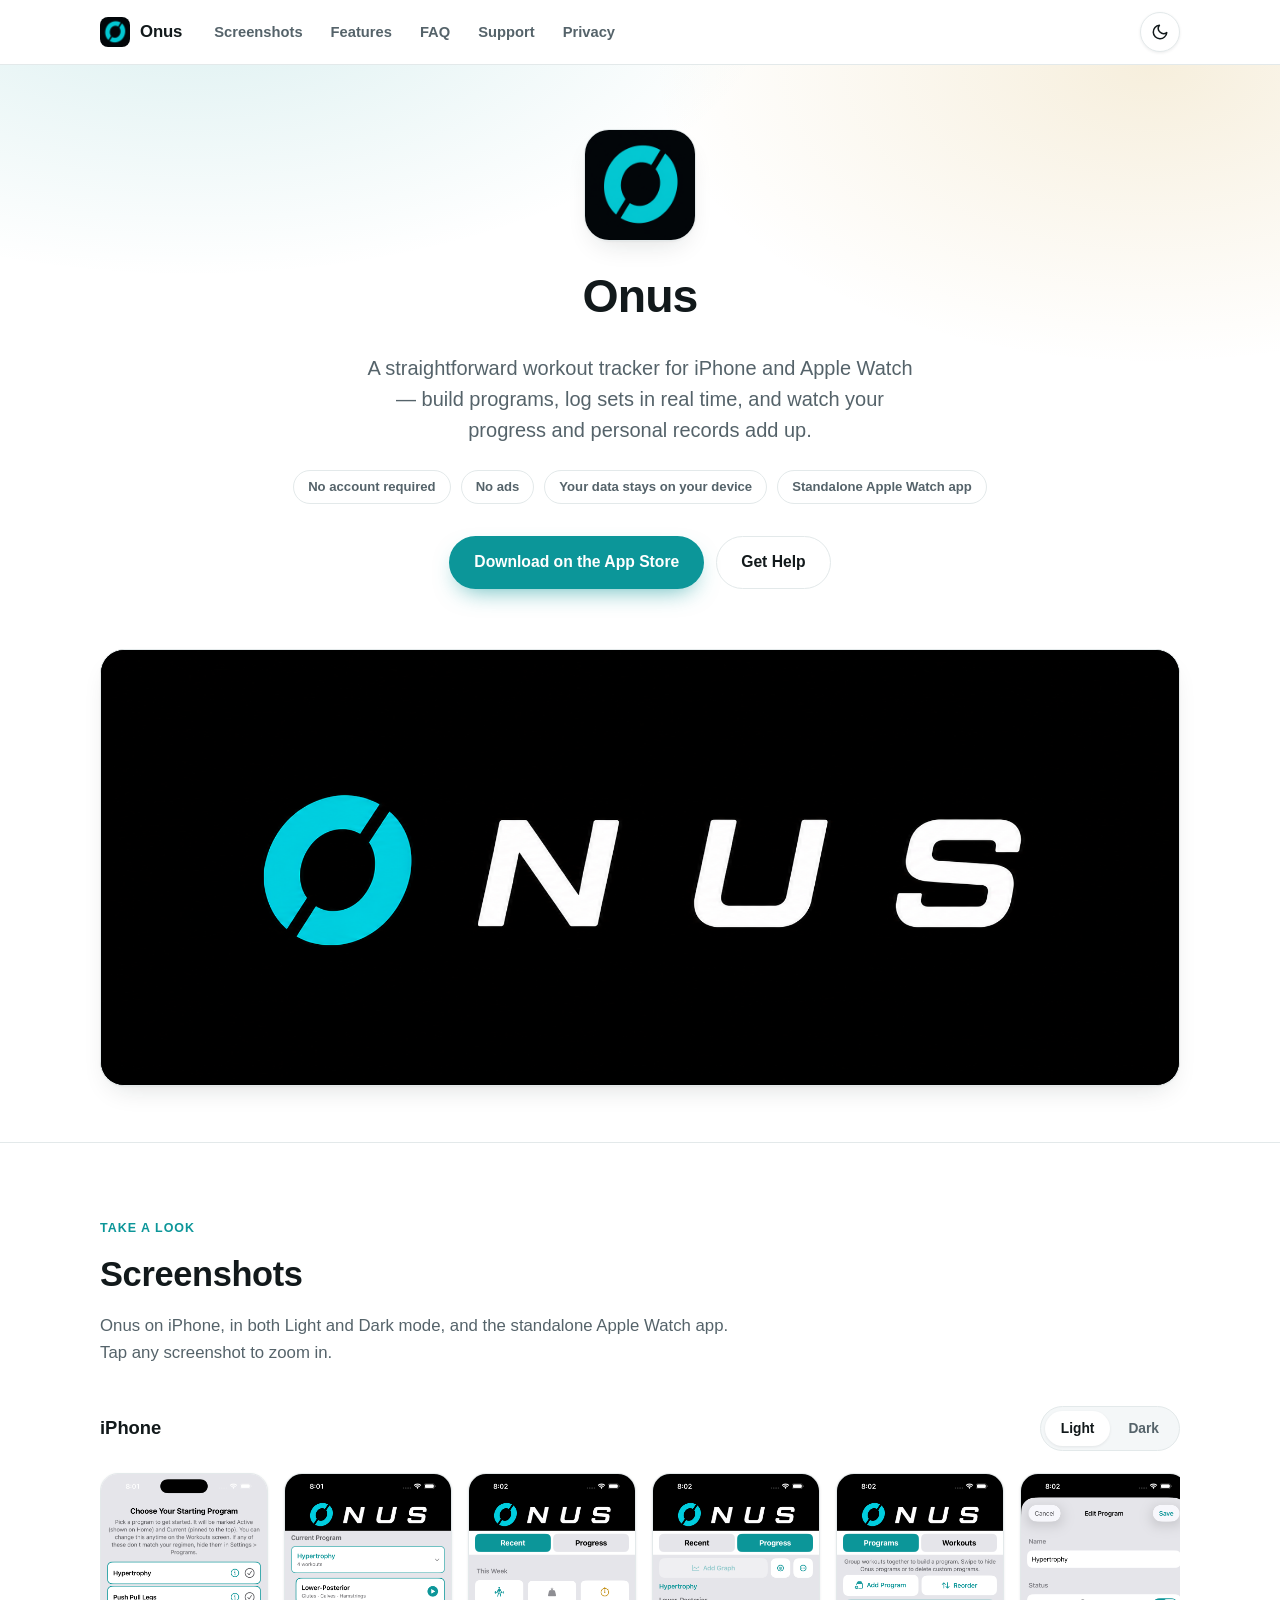
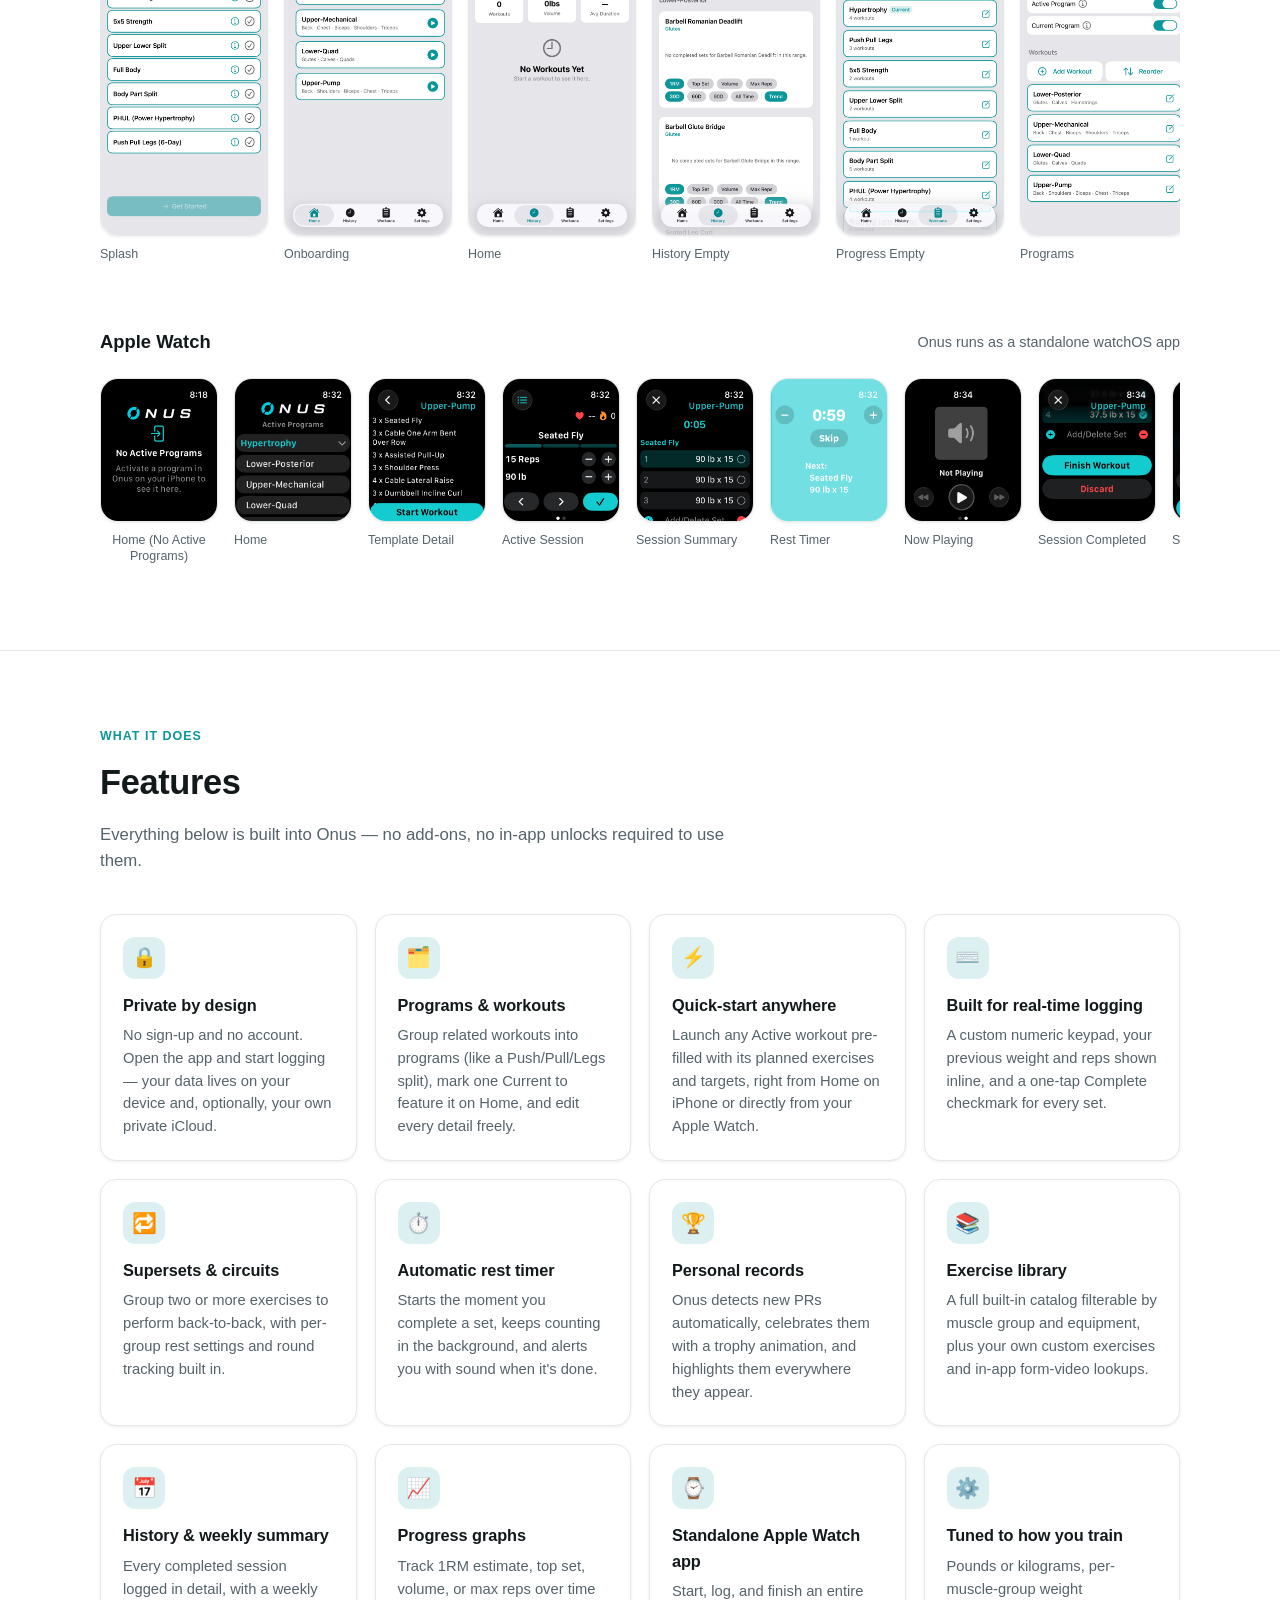
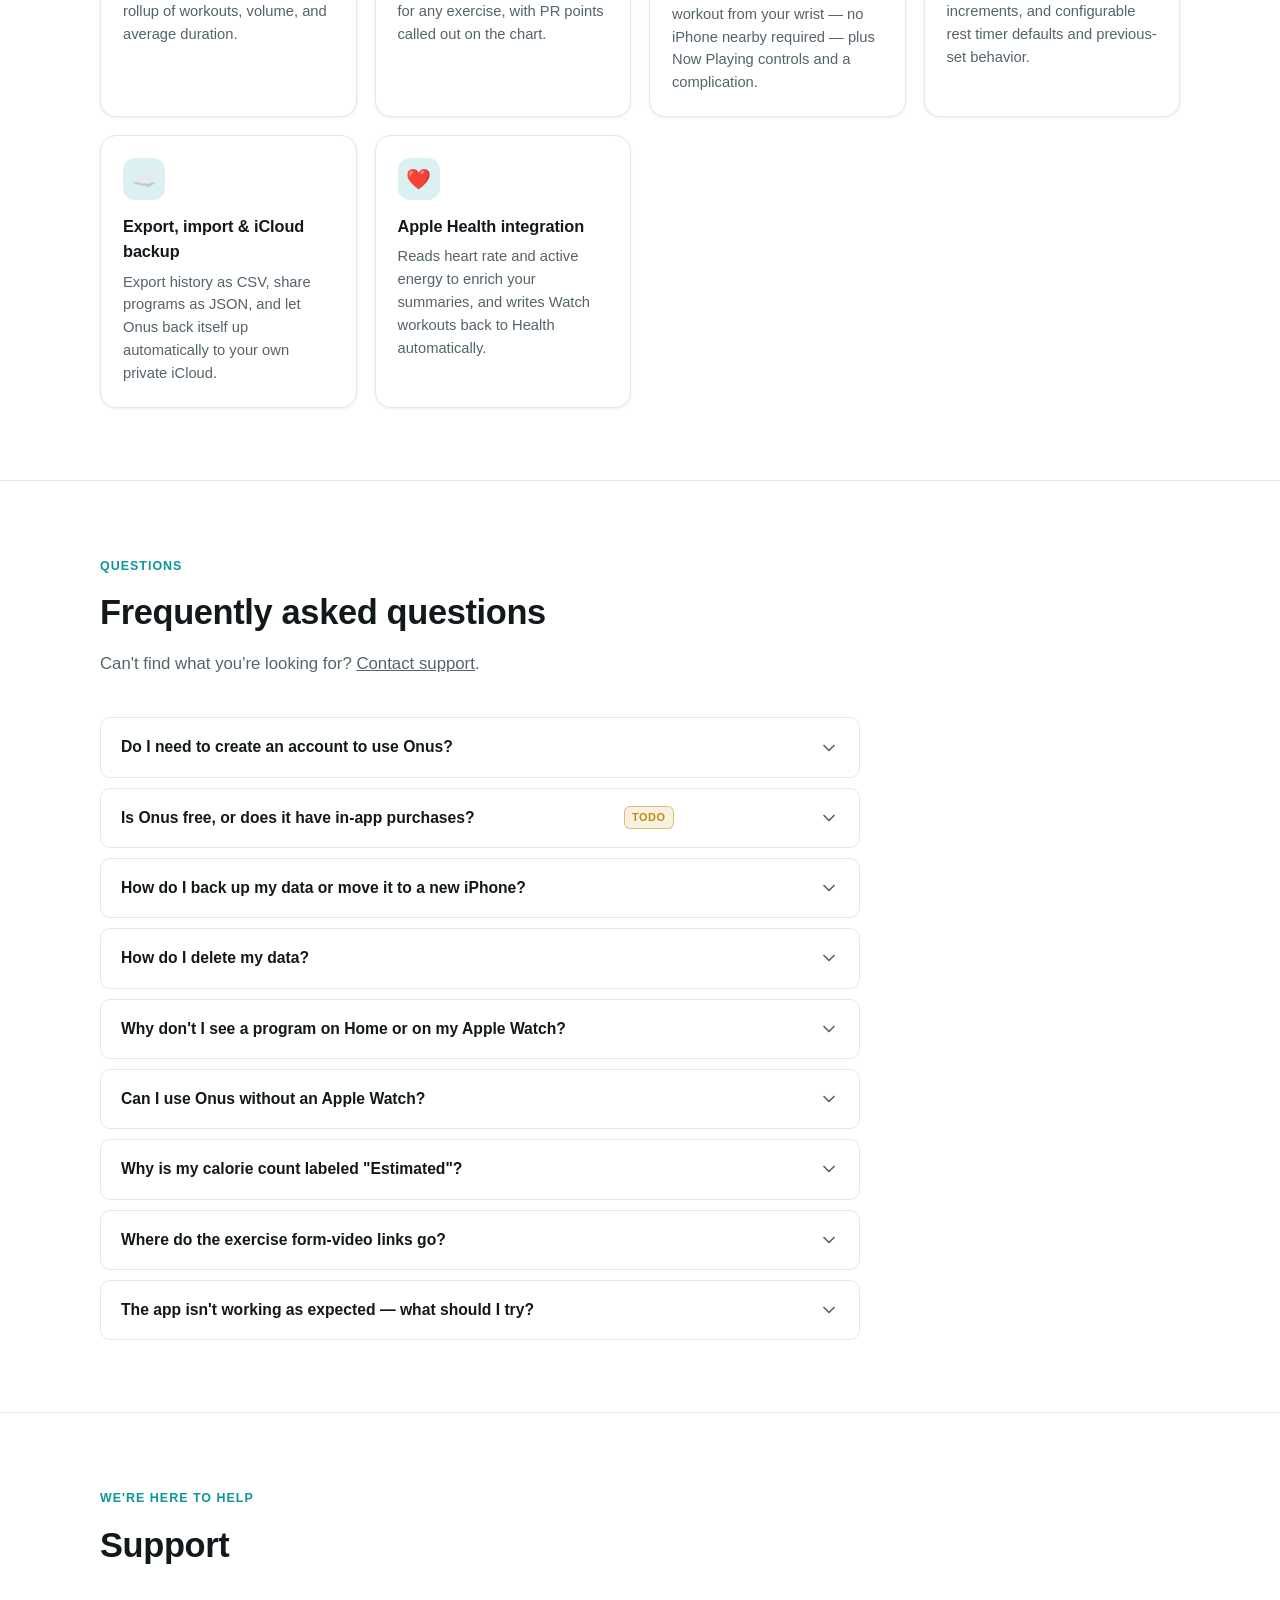
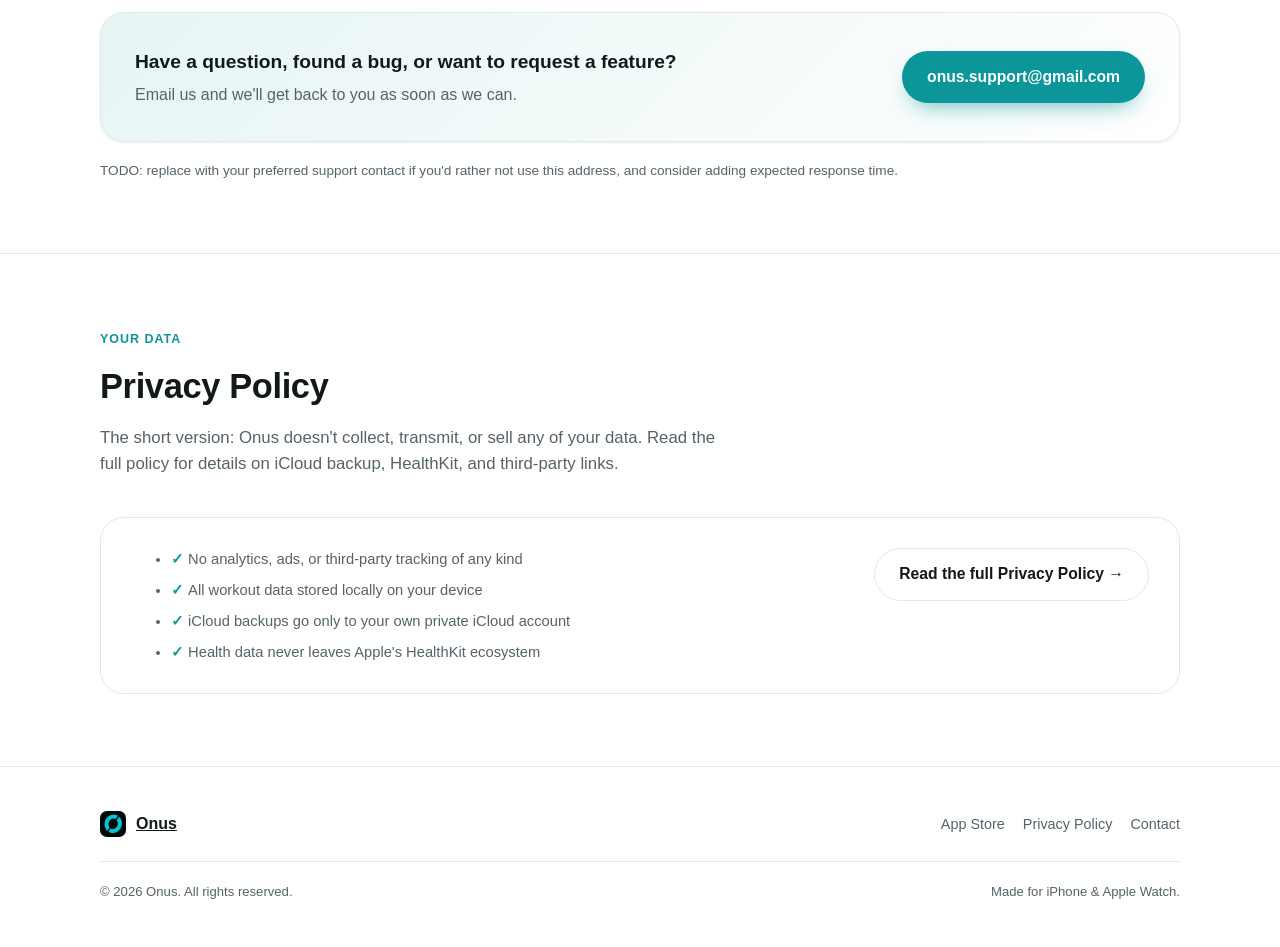
==== index.html @ 564ea483 "Implement web content 1st draft" ====
<!DOCTYPE html>
<html lang="en">
<head>
<meta charset="UTF-8">
<meta name="viewport" content="width=device-width, initial-scale=1">
<title>Onus — Support</title>
<meta name="description" content="Support, FAQs, and privacy information for Onus, a private workout tracker for iPhone and Apple Watch.">

<link rel="icon" type="image/png" sizes="32x32" href="Branding/icon-32x32.png">
<link rel="icon" type="image/png" sizes="16x16" href="Branding/icon-16x16.png">
<!-- No 180x180 asset exists in /Branding; icon-256x256.png is the closest larger size and scales down cleanly. -->
<link rel="apple-touch-icon" sizes="180x180" href="Branding/icon-256x256.png">

<link rel="stylesheet" href="css/style.css">
<script>
  (function () {
    try {
      var stored = localStorage.getItem("onus-theme");
      if (stored === "light" || stored === "dark") {
        document.documentElement.setAttribute("data-theme", stored);
      }
    } catch (e) {}
  })();
</script>
</head>
<body>

<header class="site-header">
  <div class="wrap nav">
    <a class="nav-brand" href="#top">
      <img src="Branding/icon-256x256.png" alt="">
      <span>Onus</span>
    </a>
    <nav class="nav-links" aria-label="Section navigation">
      <a href="#screenshots">Screenshots</a>
      <a href="#features">Features</a>
      <a href="#faq">FAQ</a>
      <a href="#support">Support</a>
      <a href="privacy.html">Privacy</a>
    </nav>
    <button class="theme-toggle" data-theme-toggle type="button" aria-label="Toggle dark mode">
      <svg class="icon-moon" viewBox="0 0 24 24" fill="none" stroke="currentColor" stroke-width="2" stroke-linecap="round" stroke-linejoin="round"><path d="M21 12.79A9 9 0 1 1 11.21 3 7 7 0 0 0 21 12.79Z"/></svg>
      <svg class="icon-sun" viewBox="0 0 24 24" fill="none" stroke="currentColor" stroke-width="2" stroke-linecap="round" stroke-linejoin="round"><circle cx="12" cy="12" r="4"/><path d="M12 2v2M12 20v2M4.93 4.93l1.41 1.41M17.66 17.66l1.41 1.41M2 12h2M20 12h2M4.93 19.07l1.41-1.41M17.66 6.34l1.41-1.41"/></svg>
    </button>
  </div>
</header>

<main id="top">

  <!-- ============================= HEADER / HERO ============================= -->
  <section class="hero">
    <div class="wrap hero-inner">
      <img class="app-icon" src="Branding/icon-1024x1024.png" alt="Onus app icon">
      <h1>Onus</h1>
      <p class="tagline">A straightforward workout tracker for iPhone and Apple Watch — build programs, log sets in real time, and watch your progress and personal records add up.</p>
      <div class="hero-badges">
        <span class="pill">No account required</span>
        <span class="pill">No ads</span>
        <span class="pill">Your data stays on your device</span>
        <span class="pill">Standalone Apple Watch app</span>
      </div>
      <div class="hero-actions">
        <!-- TODO: replace with real App Store link -->
        <a class="btn btn-primary" href="#" data-todo-app-store-link>Download on the App Store</a>
        <a class="btn btn-ghost" href="#faq">Get Help</a>
      </div>
      <div class="hero-banner">
        <img src="Branding/BannerLogo.png" alt="Onus logo banner">
      </div>
    </div>
  </section>

  <!-- ============================= SCREENSHOTS ============================= -->
  <section id="screenshots">
    <div class="wrap">
      <div class="section-head">
        <span class="eyebrow">Take a look</span>
        <h2>Screenshots</h2>
        <p>Onus on iPhone, in both Light and Dark mode, and the standalone Apple Watch app. Tap any screenshot to zoom in.</p>
      </div>

      <div class="shot-group">
        <div class="shot-group-head">
          <h3>iPhone</h3>
          <div class="tabbar" role="tablist" aria-label="iPhone appearance">
            <button type="button" class="is-active" data-ios-tab="Light" role="tab" aria-selected="true">Light</button>
            <button type="button" data-ios-tab="Dark" role="tab" aria-selected="false">Dark</button>
          </div>
        </div>
        <div class="gallery" data-ios-gallery aria-live="polite"></div>
      </div>

      <div class="shot-group">
        <div class="shot-group-head">
          <h3>Apple Watch</h3>
          <span class="platform-note">Onus runs as a standalone watchOS app</span>
        </div>
        <div class="gallery" data-watch-gallery></div>
      </div>
    </div>
  </section>

  <!-- ============================= FEATURES ============================= -->
  <section id="features">
    <div class="wrap">
      <div class="section-head">
        <span class="eyebrow">What it does</span>
        <h2>Features</h2>
        <p>Everything below is built into Onus — no add-ons, no in-app unlocks required to use them.</p>
      </div>

      <div class="feature-grid">
        <div class="feature-card">
          <div class="feature-icon">🔒</div>
          <h3>Private by design</h3>
          <p>No sign-up and no account. Open the app and start logging — your data lives on your device and, optionally, your own private iCloud.</p>
        </div>
        <div class="feature-card">
          <div class="feature-icon">🗂️</div>
          <h3>Programs &amp; workouts</h3>
          <p>Group related workouts into programs (like a Push/Pull/Legs split), mark one Current to feature it on Home, and edit every detail freely.</p>
        </div>
        <div class="feature-card">
          <div class="feature-icon">⚡</div>
          <h3>Quick-start anywhere</h3>
          <p>Launch any Active workout pre-filled with its planned exercises and targets, right from Home on iPhone or directly from your Apple Watch.</p>
        </div>
        <div class="feature-card">
          <div class="feature-icon">⌨️</div>
          <h3>Built for real-time logging</h3>
          <p>A custom numeric keypad, your previous weight and reps shown inline, and a one-tap Complete checkmark for every set.</p>
        </div>
        <div class="feature-card">
          <div class="feature-icon">🔁</div>
          <h3>Supersets &amp; circuits</h3>
          <p>Group two or more exercises to perform back-to-back, with per-group rest settings and round tracking built in.</p>
        </div>
        <div class="feature-card">
          <div class="feature-icon">⏱️</div>
          <h3>Automatic rest timer</h3>
          <p>Starts the moment you complete a set, keeps counting in the background, and alerts you with sound when it's done.</p>
        </div>
        <div class="feature-card">
          <div class="feature-icon">🏆</div>
          <h3>Personal records</h3>
          <p>Onus detects new PRs automatically, celebrates them with a trophy animation, and highlights them everywhere they appear.</p>
        </div>
        <div class="feature-card">
          <div class="feature-icon">📚</div>
          <h3>Exercise library</h3>
          <p>A full built-in catalog filterable by muscle group and equipment, plus your own custom exercises and in-app form-video lookups.</p>
        </div>
        <div class="feature-card">
          <div class="feature-icon">📅</div>
          <h3>History &amp; weekly summary</h3>
          <p>Every completed session logged in detail, with a weekly rollup of workouts, volume, and average duration.</p>
        </div>
        <div class="feature-card">
          <div class="feature-icon">📈</div>
          <h3>Progress graphs</h3>
          <p>Track 1RM estimate, top set, volume, or max reps over time for any exercise, with PR points called out on the chart.</p>
        </div>
        <div class="feature-card">
          <div class="feature-icon">⌚</div>
          <h3>Standalone Apple Watch app</h3>
          <p>Start, log, and finish an entire workout from your wrist — no iPhone nearby required — plus Now Playing controls and a complication.</p>
        </div>
        <div class="feature-card">
          <div class="feature-icon">⚙️</div>
          <h3>Tuned to how you train</h3>
          <p>Pounds or kilograms, per-muscle-group weight increments, and configurable rest timer defaults and previous-set behavior.</p>
        </div>
        <div class="feature-card">
          <div class="feature-icon">☁️</div>
          <h3>Export, import &amp; iCloud backup</h3>
          <p>Export history as CSV, share programs as JSON, and let Onus back itself up automatically to your own private iCloud.</p>
        </div>
        <div class="feature-card">
          <div class="feature-icon">❤️</div>
          <h3>Apple Health integration</h3>
          <p>Reads heart rate and active energy to enrich your summaries, and writes Watch workouts back to Health automatically.</p>
        </div>
      </div>
    </div>
  </section>

  <!-- ============================= FAQ ============================= -->
  <section id="faq">
    <div class="wrap">
      <div class="section-head">
        <span class="eyebrow">Questions</span>
        <h2>Frequently asked questions</h2>
        <p>Can't find what you're looking for? <a href="#support">Contact support</a>.</p>
      </div>

      <div class="faq-list">

        <details class="faq-item">
          <summary>Do I need to create an account to use Onus?<svg class="chev" viewBox="0 0 24 24" fill="none" stroke="currentColor" stroke-width="2" stroke-linecap="round" stroke-linejoin="round"><path d="m6 9 6 6 6-6"/></svg></summary>
          <div class="faq-body"><p>No. There's no sign-up and no account — open the app and start logging your first workout right away.</p></div>
        </details>

        <details class="faq-item">
          <summary>Is Onus free, or does it have in-app purchases?<span class="todo-flag">TODO</span><svg class="chev" viewBox="0 0 24 24" fill="none" stroke="currentColor" stroke-width="2" stroke-linecap="round" stroke-linejoin="round"><path d="m6 9 6 6 6-6"/></svg></summary>
          <div class="faq-body"><p><em>TODO: confirm Onus's pricing model (free, paid up-front, or subscription) and, if applicable, add instructions here for restoring purchases via Settings → App Store → your Apple ID.</em></p></div>
        </details>

        <details class="faq-item">
          <summary>How do I back up my data or move it to a new iPhone?<svg class="chev" viewBox="0 0 24 24" fill="none" stroke="currentColor" stroke-width="2" stroke-linecap="round" stroke-linejoin="round"><path d="m6 9 6 6 6-6"/></svg></summary>
          <div class="faq-body">
            <p>Onus automatically saves a private backup of your programs, workouts, and history to your own iCloud Drive after workouts and while the app is running. You can also trigger a manual backup or restore from <strong>Settings → Import/Export Data → iCloud Backup</strong>. Restoring only adds data — it never deletes anything already on your device.</p>
            <p>You can also export your workout history as a CSV, or export programs and workouts as a JSON file to share or re-import elsewhere, from the same Settings screen.</p>
          </div>
        </details>

        <details class="faq-item">
          <summary>How do I delete my data?<svg class="chev" viewBox="0 0 24 24" fill="none" stroke="currentColor" stroke-width="2" stroke-linecap="round" stroke-linejoin="round"><path d="m6 9 6 6 6-6"/></svg></summary>
          <div class="faq-body"><p>Since Onus doesn't use an account or a server, deleting the app deletes your data with it — unless you have an Onus iCloud backup or an iOS-level iCloud device backup enabled. To remove an Onus iCloud backup specifically, go to <strong>Settings → [your name] → iCloud → Apps Using iCloud</strong> on your iPhone.</p></div>
        </details>

        <details class="faq-item">
          <summary>Why don't I see a program on Home or on my Apple Watch?<svg class="chev" viewBox="0 0 24 24" fill="none" stroke="currentColor" stroke-width="2" stroke-linecap="round" stroke-linejoin="round"><path d="m6 9 6 6 6-6"/></svg></summary>
          <div class="faq-body"><p>Only programs marked <strong>Active</strong> in the Workouts tab show up on Home or sync to your Apple Watch. Open the program in the Workouts tab and mark it Active to make it available to quick-start.</p></div>
        </details>

        <details class="faq-item">
          <summary>Can I use Onus without an Apple Watch?<svg class="chev" viewBox="0 0 24 24" fill="none" stroke="currentColor" stroke-width="2" stroke-linecap="round" stroke-linejoin="round"><path d="m6 9 6 6 6-6"/></svg></summary>
          <div class="faq-body"><p>Yes. The Apple Watch app is optional — everything can be logged from iPhone alone. Note that workouts logged from iPhone without the Watch aren't written to Apple Health; only Watch-tracked workouts are.</p></div>
        </details>

        <details class="faq-item">
          <summary>Why is my calorie count labeled "Estimated"?<svg class="chev" viewBox="0 0 24 24" fill="none" stroke="currentColor" stroke-width="2" stroke-linecap="round" stroke-linejoin="round"><path d="m6 9 6 6 6-6"/></svg></summary>
          <div class="faq-body"><p>When your Apple Watch doesn't supply a measured calorie value, Onus estimates it using your body mass from Apple Health. This is clearly labeled "Estimated" wherever it appears. You can review or revoke Onus's Health access anytime in <strong>Settings → Privacy &amp; Security → Health → Onus</strong>.</p></div>
        </details>

        <details class="faq-item">
          <summary>Where do the exercise form-video links go?<svg class="chev" viewBox="0 0 24 24" fill="none" stroke="currentColor" stroke-width="2" stroke-linecap="round" stroke-linejoin="round"><path d="m6 9 6 6 6-6"/></svg></summary>
          <div class="faq-body"><p>The Exercise Library's lookup menu opens an in-app browser to YouTube, muscleandstrength.com, musclewiki.com, or the free-exercise-db project, depending on which you choose. These are third-party sites subject to their own privacy policies — see our <a href="privacy.html">Privacy Policy</a> for details.</p></div>
        </details>

        <details class="faq-item">
          <summary>The app isn't working as expected — what should I try?<svg class="chev" viewBox="0 0 24 24" fill="none" stroke="currentColor" stroke-width="2" stroke-linecap="round" stroke-linejoin="round"><path d="m6 9 6 6 6-6"/></svg></summary>
          <div class="faq-body"><p>Make sure you're on the latest version of Onus and iOS/watchOS, then try force-quitting and reopening the app. If you're using the Watch app, confirm it's paired and reachable in the Watch app on iPhone. If the problem persists, <a href="#support">reach out to support</a> with a description of what happened.</p></div>
        </details>

      </div>
    </div>
  </section>

  <!-- ============================= SUPPORT / CONTACT ============================= -->
  <section id="support">
    <div class="wrap">
      <div class="section-head">
        <span class="eyebrow">We're here to help</span>
        <h2>Support</h2>
      </div>

      <div class="contact-card">
        <div>
          <h3>Have a question, found a bug, or want to request a feature?</h3>
          <p>Email us and we'll get back to you as soon as we can.</p>
        </div>
        <a class="btn btn-primary" href="mailto:onus.support@gmail.com">onus.support@gmail.com</a>
      </div>
      <p class="contact-note">TODO: replace with your preferred support contact if you'd rather not use this address, and consider adding expected response time.</p>
    </div>
  </section>

  <!-- ============================= PRIVACY ============================= -->
  <section id="privacy">
    <div class="wrap">
      <div class="section-head">
        <span class="eyebrow">Your data</span>
        <h2>Privacy Policy</h2>
        <p>The short version: Onus doesn't collect, transmit, or sell any of your data. Read the full policy for details on iCloud backup, HealthKit, and third-party links.</p>
      </div>

      <div class="privacy-card">
        <ul>
          <li>No analytics, ads, or third-party tracking of any kind</li>
          <li>All workout data stored locally on your device</li>
          <li>iCloud backups go only to your own private iCloud account</li>
          <li>Health data never leaves Apple's HealthKit ecosystem</li>
        </ul>
        <a class="btn btn-ghost" href="privacy.html">Read the full Privacy Policy →</a>
      </div>
    </div>
  </section>

</main>

<footer class="site-footer">
  <div class="wrap">
    <div class="footer-inner">
      <a class="footer-brand" href="#top">
        <img src="Branding/icon-256x256.png" alt="">
        <span>Onus</span>
      </a>
      <nav class="footer-links" aria-label="Footer">
        <!-- TODO: replace with real App Store link -->
        <a href="#" data-todo-app-store-link>App Store</a>
        <a href="privacy.html">Privacy Policy</a>
        <a href="mailto:onus.support@gmail.com">Contact</a>
        <!-- TODO: no social accounts provided yet — add links here when available, e.g.:
        <a href="#">X / Twitter</a>
        <a href="#">Instagram</a>
        -->
      </nav>
    </div>
    <div class="footer-meta">
      <span>© 2026 Onus. All rights reserved.</span>
      <span>Made for iPhone &amp; Apple Watch.</span>
    </div>
  </div>
</footer>

<div class="lightbox" data-lightbox>
  <button class="lightbox-close" type="button" data-lightbox-close aria-label="Close">×</button>
  <img src="" alt="">
</div>

<script src="js/main.js"></script>
</body>
</html>
---- css/style.css ----
/* ==========================================================================
   Onus support site — styles
   ========================================================================== */

/* ---- Reset ------------------------------------------------------------- */
*, *::before, *::after { box-sizing: border-box; }
html, body, h1, h2, h3, h4, p, figure, blockquote, dl, dd, ul, ol { margin: 0; }
ul[class], ol[class] { padding: 0; list-style: none; }
img, picture { display: block; max-width: 100%; }
button, input { font: inherit; color: inherit; }
a { color: inherit; }
html { -webkit-text-size-adjust: 100%; scroll-behavior: smooth; }
@media (prefers-reduced-motion: reduce) {
  html { scroll-behavior: auto; }
  *, *::before, *::after { animation-duration: 0.01ms !important; animation-iteration-count: 1 !important; transition-duration: 0.01ms !important; }
}

/* ---- Theme tokens -------------------------------------------------------
   Light palette lives on bare :root. Dark palette is layered on twice:
   once for the OS-level preference, once for the manual toggle, so the
   toggle always wins over prefers-color-scheme.
   -------------------------------------------------------------------- */
:root {
  --primary: #0C9699;
  --primary-strong: #087679;
  --accent: #C28B0A;

  --bg: #ffffff;
  --bg-alt: #f4f7f8;
  --surface: #ffffff;
  --surface-raised: #ffffff;
  --text: #12191b;
  --text-muted: #55636a;
  --border: #e3e9ea;
  --shadow: 0 1px 2px rgba(20, 30, 32, 0.04), 0 12px 28px -12px rgba(20, 30, 32, 0.16);
  --shadow-sm: 0 1px 3px rgba(20, 30, 32, 0.08);
  --code-bg: #eef2f3;

  --primary-contrast: #ffffff;
  --focus-ring: #0C9699;

  --font-sans: -apple-system, BlinkMacSystemFont, "SF Pro Text", "Segoe UI", Roboto, Helvetica, Arial, sans-serif;

  --container: 1120px;
  --radius-sm: 10px;
  --radius-md: 16px;
  --radius-lg: 24px;
}

@media (prefers-color-scheme: dark) {
  :root:not([data-theme="light"]) {
    --primary: #14CBCF;
    --primary-strong: #3fd9dc;
    --accent: #FABD2E;

    --bg: #0a0f10;
    --bg-alt: #0f1517;
    --surface: #141b1d;
    --surface-raised: #171f21;
    --text: #eef3f4;
    --text-muted: #9aa8ac;
    --border: #253032;
    --shadow: 0 1px 2px rgba(0, 0, 0, 0.3), 0 16px 32px -12px rgba(0, 0, 0, 0.55);
    --shadow-sm: 0 1px 3px rgba(0, 0, 0, 0.4);
    --code-bg: #1b2426;

    --primary-contrast: #05191a;
    --focus-ring: #14CBCF;
  }
}

:root[data-theme="dark"] {
  --primary: #14CBCF;
  --primary-strong: #3fd9dc;
  --accent: #FABD2E;

  --bg: #0a0f10;
  --bg-alt: #0f1517;
  --surface: #141b1d;
  --surface-raised: #171f21;
  --text: #eef3f4;
  --text-muted: #9aa8ac;
  --border: #253032;
  --shadow: 0 1px 2px rgba(0, 0, 0, 0.3), 0 16px 32px -12px rgba(0, 0, 0, 0.55);
  --shadow-sm: 0 1px 3px rgba(0, 0, 0, 0.4);
  --code-bg: #1b2426;

  --primary-contrast: #05191a;
  --focus-ring: #14CBCF;
}

body {
  background: var(--bg);
  color: var(--text);
  font-family: var(--font-sans);
  line-height: 1.55;
  -webkit-font-smoothing: antialiased;
  transition: background-color 0.2s ease, color 0.2s ease;
}

.wrap {
  width: 100%;
  max-width: var(--container);
  margin-inline: auto;
  padding-inline: 20px;
}

section { padding-block: 72px; }
section + section { border-top: 1px solid var(--border); }

.eyebrow {
  display: inline-block;
  font-size: 0.78rem;
  font-weight: 700;
  letter-spacing: 0.08em;
  text-transform: uppercase;
  color: var(--primary);
  margin-bottom: 10px;
}

.section-head {
  max-width: 640px;
  margin-bottom: 40px;
}

.section-head h2 {
  font-size: clamp(1.6rem, 1.3rem + 1.2vw, 2.15rem);
  letter-spacing: -0.01em;
  margin-bottom: 12px;
}

.section-head p {
  color: var(--text-muted);
  font-size: 1.05rem;
}

a:focus-visible, button:focus-visible, summary:focus-visible {
  outline: 2px solid var(--focus-ring);
  outline-offset: 3px;
  border-radius: 4px;
}

/* ---- Top nav ------------------------------------------------------------ */
.site-header {
  position: sticky;
  top: 0;
  z-index: 40;
  background: color-mix(in srgb, var(--bg) 88%, transparent);
  backdrop-filter: saturate(180%) blur(14px);
  -webkit-backdrop-filter: saturate(180%) blur(14px);
  border-bottom: 1px solid var(--border);
}

.nav {
  display: flex;
  align-items: center;
  gap: 20px;
  height: 64px;
}

.nav-brand {
  display: flex;
  align-items: center;
  gap: 10px;
  font-weight: 700;
  font-size: 1.05rem;
  letter-spacing: -0.01em;
  white-space: nowrap;
  text-decoration: none;
}

.nav-brand img {
  width: 30px;
  height: 30px;
  border-radius: 8px;
}

.nav-links {
  display: flex;
  gap: 4px;
  overflow-x: auto;
  scrollbar-width: none;
  flex: 1;
  min-width: 0;
}
.nav-links::-webkit-scrollbar { display: none; }

.nav-links a {
  text-decoration: none;
  color: var(--text-muted);
  font-size: 0.92rem;
  font-weight: 600;
  padding: 8px 12px;
  border-radius: 999px;
  white-space: nowrap;
  transition: background-color 0.15s ease, color 0.15s ease;
}
.nav-links a:hover { color: var(--text); background: var(--bg-alt); }

.theme-toggle {
  flex-shrink: 0;
  width: 40px;
  height: 40px;
  border-radius: 50%;
  border: 1px solid var(--border);
  background: var(--surface);
  display: flex;
  align-items: center;
  justify-content: center;
  cursor: pointer;
  box-shadow: var(--shadow-sm);
}
.theme-toggle svg { width: 18px; height: 18px; }
.theme-toggle .icon-sun { display: none; }
:root[data-theme="dark"] .theme-toggle .icon-moon { display: none; }
:root[data-theme="dark"] .theme-toggle .icon-sun { display: block; }
@media (prefers-color-scheme: dark) {
  :root:not([data-theme="light"]) .theme-toggle .icon-moon { display: none; }
  :root:not([data-theme="light"]) .theme-toggle .icon-sun { display: block; }
}

/* ---- Buttons ------------------------------------------------------------ */
.btn {
  display: inline-flex;
  align-items: center;
  justify-content: center;
  gap: 8px;
  padding: 13px 24px;
  border-radius: 999px;
  font-weight: 700;
  font-size: 0.98rem;
  text-decoration: none;
  border: 1px solid transparent;
  cursor: pointer;
  transition: transform 0.15s ease, box-shadow 0.15s ease, background-color 0.15s ease;
}
.btn:active { transform: scale(0.97); }

.btn-primary {
  background: var(--primary);
  color: var(--primary-contrast);
  box-shadow: 0 10px 24px -10px color-mix(in srgb, var(--primary) 70%, transparent);
}
.btn-primary:hover { background: var(--primary-strong); }

.btn-ghost {
  background: transparent;
  border-color: var(--border);
  color: var(--text);
}
.btn-ghost:hover { background: var(--bg-alt); }

/* ---- Hero ---------------------------------------------------------------- */
.hero {
  padding-block: 64px 56px;
  background:
    radial-gradient(600px 320px at 15% -10%, color-mix(in srgb, var(--primary) 16%, transparent), transparent),
    radial-gradient(500px 300px at 90% 0%, color-mix(in srgb, var(--accent) 14%, transparent), transparent);
}

.hero-inner {
  display: flex;
  flex-direction: column;
  align-items: center;
  text-align: center;
  gap: 20px;
}

.app-icon {
  width: 112px;
  height: 112px;
  border-radius: 25px;
  box-shadow: var(--shadow);
  border: 1px solid var(--border);
}

.hero h1 {
  font-size: clamp(2rem, 1.6rem + 1.8vw, 2.9rem);
  letter-spacing: -0.02em;
  font-weight: 800;
}

.hero .tagline {
  color: var(--text-muted);
  font-size: clamp(1.05rem, 1rem + 0.4vw, 1.25rem);
  max-width: 560px;
}

.hero-badges {
  display: flex;
  flex-wrap: wrap;
  justify-content: center;
  gap: 10px;
  margin-top: 4px;
}

.pill {
  font-size: 0.82rem;
  font-weight: 600;
  color: var(--text-muted);
  background: var(--surface);
  border: 1px solid var(--border);
  padding: 6px 14px;
  border-radius: 999px;
}

.hero-actions {
  display: flex;
  flex-wrap: wrap;
  justify-content: center;
  gap: 12px;
  margin-top: 12px;
}

.hero-banner {
  margin-top: 40px;
  border-radius: var(--radius-lg);
  overflow: hidden;
  border: 1px solid var(--border);
  box-shadow: var(--shadow);
  background: #000;
}
.hero-banner img { width: 100%; height: auto; display: block; }

/* ---- Screenshots ---------------------------------------------------------- */
.shot-group { margin-bottom: 52px; }
.shot-group:last-child { margin-bottom: 0; }

.shot-group-head {
  display: flex;
  align-items: center;
  justify-content: space-between;
  flex-wrap: wrap;
  gap: 14px;
  margin-bottom: 18px;
}

.shot-group-head h3 {
  font-size: 1.15rem;
  font-weight: 700;
}

.shot-group-head .platform-note {
  color: var(--text-muted);
  font-size: 0.9rem;
}

.tabbar {
  display: inline-flex;
  background: var(--bg-alt);
  border: 1px solid var(--border);
  padding: 4px;
  border-radius: 999px;
  gap: 2px;
}

.tabbar button {
  border: none;
  background: transparent;
  padding: 7px 16px;
  border-radius: 999px;
  font-size: 0.86rem;
  font-weight: 700;
  color: var(--text-muted);
  cursor: pointer;
  transition: background-color 0.15s ease, color 0.15s ease;
}

.tabbar button.is-active {
  background: var(--surface);
  color: var(--text);
  box-shadow: var(--shadow-sm);
}

.gallery {
  display: flex;
  gap: 16px;
  overflow-x: auto;
  padding-block: 4px 14px;
  scroll-snap-type: x proximity;
}

.gallery::-webkit-scrollbar { height: 8px; }
.gallery::-webkit-scrollbar-thumb { background: var(--border); border-radius: 999px; }

.shot-card {
  flex: 0 0 auto;
  scroll-snap-align: start;
  cursor: zoom-in;
  border: none;
  background: none;
  padding: 0;
  display: flex;
  flex-direction: column;
  gap: 10px;
  width: 168px;
}

.shot-card .frame {
  border-radius: 18px;
  overflow: hidden;
  border: 1px solid var(--border);
  box-shadow: var(--shadow-sm);
  background: var(--surface);
  transition: transform 0.15s ease, box-shadow 0.15s ease;
}
.shot-card:hover .frame,
.shot-card:focus-visible .frame {
  transform: translateY(-4px);
  box-shadow: var(--shadow);
}

.shot-card.watch { width: 118px; }
.shot-card img { width: 100%; height: auto; display: block; }

.shot-card .cap {
  font-size: 0.78rem;
  color: var(--text-muted);
  text-align: center;
  line-height: 1.3;
}

/* ---- Features ------------------------------------------------------------- */
.feature-grid {
  display: grid;
  grid-template-columns: repeat(auto-fill, minmax(250px, 1fr));
  gap: 18px;
}

.feature-card {
  background: var(--surface);
  border: 1px solid var(--border);
  border-radius: var(--radius-md);
  padding: 22px;
  box-shadow: var(--shadow-sm);
}

.feature-icon {
  width: 42px;
  height: 42px;
  border-radius: 12px;
  display: flex;
  align-items: center;
  justify-content: center;
  font-size: 1.25rem;
  background: color-mix(in srgb, var(--primary) 14%, transparent);
  margin-bottom: 14px;
}

.feature-card h3 {
  font-size: 1.02rem;
  margin-bottom: 6px;
  letter-spacing: -0.005em;
}

.feature-card p {
  color: var(--text-muted);
  font-size: 0.92rem;
}

/* ---- FAQ -------------------------------------------------------------------- */
.faq-list {
  display: flex;
  flex-direction: column;
  gap: 10px;
  max-width: 760px;
}

.faq-item {
  border: 1px solid var(--border);
  border-radius: var(--radius-sm);
  background: var(--surface);
  overflow: hidden;
}

.faq-item summary {
  list-style: none;
  cursor: pointer;
  padding: 17px 20px;
  font-weight: 650;
  font-size: 0.98rem;
  display: flex;
  align-items: center;
  justify-content: space-between;
  gap: 12px;
}
.faq-item summary::-webkit-details-marker { display: none; }

.faq-item summary .chev {
  flex-shrink: 0;
  width: 20px;
  height: 20px;
  transition: transform 0.2s ease;
  color: var(--text-muted);
}
.faq-item[open] summary .chev { transform: rotate(180deg); }

.faq-item .faq-body {
  padding: 0 20px 18px;
  color: var(--text-muted);
  font-size: 0.94rem;
}
.faq-item .faq-body p + p { margin-top: 10px; }

.todo-flag {
  display: inline-block;
  font-size: 0.68rem;
  font-weight: 800;
  letter-spacing: 0.05em;
  color: var(--accent);
  border: 1px solid color-mix(in srgb, var(--accent) 50%, transparent);
  background: color-mix(in srgb, var(--accent) 12%, transparent);
  padding: 2px 7px;
  border-radius: 6px;
  margin-left: 4px;
  vertical-align: middle;
}

/* ---- Contact / support -------------------------------------------------------- */
.contact-card {
  display: flex;
  flex-wrap: wrap;
  align-items: center;
  justify-content: space-between;
  gap: 24px;
  background: linear-gradient(135deg, color-mix(in srgb, var(--primary) 10%, var(--surface)), var(--surface));
  border: 1px solid var(--border);
  border-radius: var(--radius-lg);
  padding: 34px;
  box-shadow: var(--shadow-sm);
}

.contact-card h3 { font-size: 1.2rem; margin-bottom: 6px; }
.contact-card p { color: var(--text-muted); max-width: 46ch; }

.contact-note {
  margin-top: 18px;
  font-size: 0.85rem;
  color: var(--text-muted);
}

/* ---- Privacy preview ---------------------------------------------------------- */
.privacy-card {
  display: flex;
  flex-wrap: wrap;
  gap: 24px;
  align-items: flex-start;
  justify-content: space-between;
  background: var(--surface);
  border: 1px solid var(--border);
  border-radius: var(--radius-lg);
  padding: 30px;
}
.privacy-card ul { display: grid; gap: 8px; font-size: 0.92rem; color: var(--text-muted); }
.privacy-card ul li::before { content: "✓ "; color: var(--primary); font-weight: 800; }

/* ---- Footer --------------------------------------------------------------------- */
.site-footer {
  padding-block: 44px;
  border-top: 1px solid var(--border);
}

.footer-inner {
  display: flex;
  flex-wrap: wrap;
  gap: 20px;
  align-items: center;
  justify-content: space-between;
}

.footer-brand {
  display: flex;
  align-items: center;
  gap: 10px;
  font-weight: 700;
}
.footer-brand img { width: 26px; height: 26px; border-radius: 7px; }

.footer-links {
  display: flex;
  flex-wrap: wrap;
  gap: 18px;
  font-size: 0.9rem;
}
.footer-links a { text-decoration: none; color: var(--text-muted); }
.footer-links a:hover { color: var(--text); }

.footer-meta {
  width: 100%;
  margin-top: 24px;
  padding-top: 20px;
  border-top: 1px solid var(--border);
  font-size: 0.82rem;
  color: var(--text-muted);
  display: flex;
  flex-wrap: wrap;
  gap: 8px 16px;
  justify-content: space-between;
}

/* ---- Lightbox ------------------------------------------------------------------- */
.lightbox {
  position: fixed;
  inset: 0;
  background: rgba(4, 8, 9, 0.82);
  display: none;
  align-items: center;
  justify-content: center;
  z-index: 100;
  padding: 32px 16px;
}
.lightbox.is-open { display: flex; }
.lightbox img {
  max-height: 88vh;
  max-width: min(90vw, 420px);
  border-radius: 20px;
  box-shadow: 0 30px 60px rgba(0,0,0,0.5);
}
.lightbox-close {
  position: absolute;
  top: 20px;
  right: 20px;
  width: 42px;
  height: 42px;
  border-radius: 50%;
  border: 1px solid rgba(255,255,255,0.25);
  background: rgba(255,255,255,0.08);
  color: #fff;
  font-size: 1.3rem;
  line-height: 1;
  cursor: pointer;
}

/* ---- Privacy page --------------------------------------------------------------- */
.doc {
  max-width: 720px;
  margin-inline: auto;
  padding-block: 56px 80px;
}
.doc h1 { font-size: clamp(1.7rem, 1.4rem + 1vw, 2.2rem); margin-bottom: 6px; letter-spacing: -0.01em; }
.doc .updated { color: var(--text-muted); font-size: 0.9rem; margin-bottom: 34px; }
.doc h2 { font-size: 1.25rem; margin-top: 38px; margin-bottom: 12px; letter-spacing: -0.005em; }
.doc p { margin-bottom: 14px; color: var(--text); }
.doc ul { margin: 0 0 14px; padding-left: 22px; list-style: disc; }
.doc li { margin-bottom: 6px; }
.doc a { color: var(--primary); font-weight: 600; }
.doc .back-link { display: inline-flex; align-items: center; gap: 6px; margin-bottom: 28px; font-weight: 700; color: var(--primary); text-decoration: none; }
.doc code { background: var(--code-bg); padding: 2px 6px; border-radius: 5px; font-size: 0.88em; }

/* ---- Responsive ------------------------------------------------------------------ */
@media (max-width: 640px) {
  section { padding-block: 52px; }
  .hero { padding-block: 44px 40px; }
  .contact-card { flex-direction: column; align-items: flex-start; }
  .footer-inner { flex-direction: column; align-items: flex-start; }
  .privacy-card { flex-direction: column; }
}
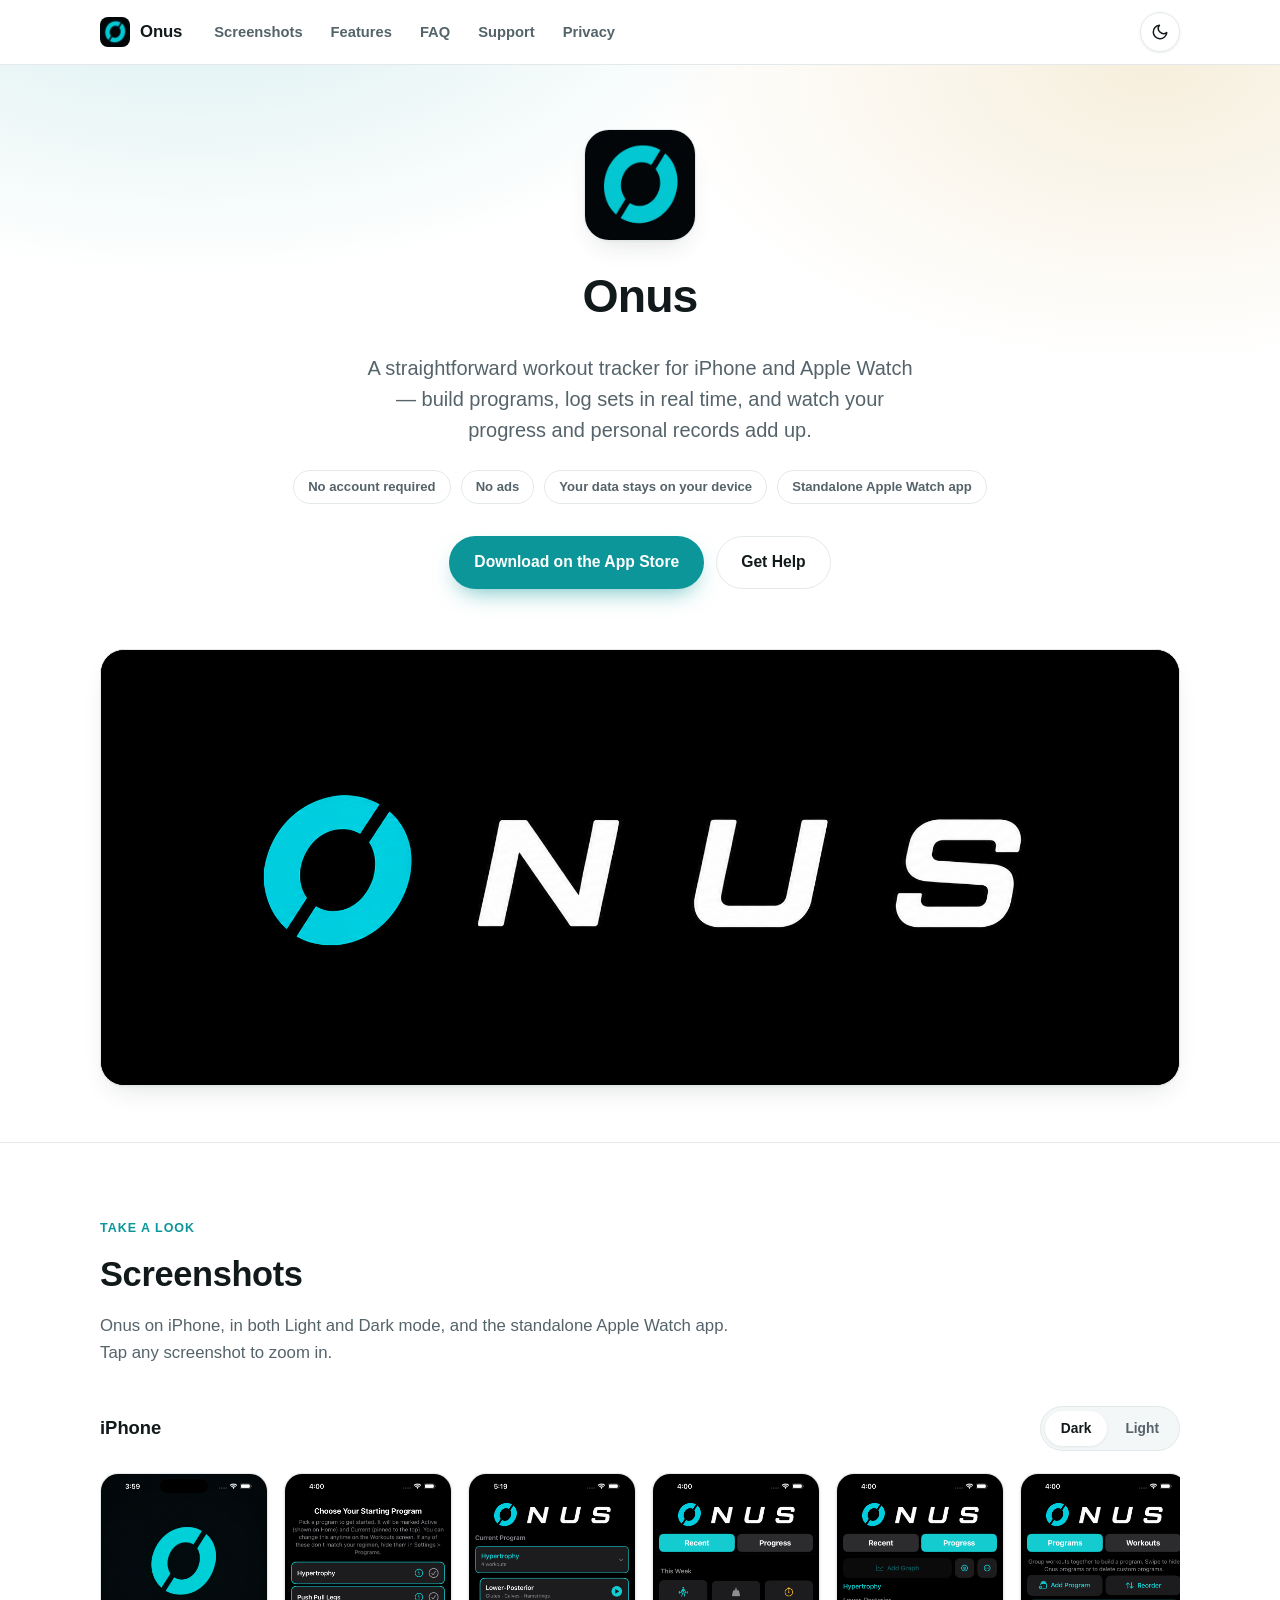
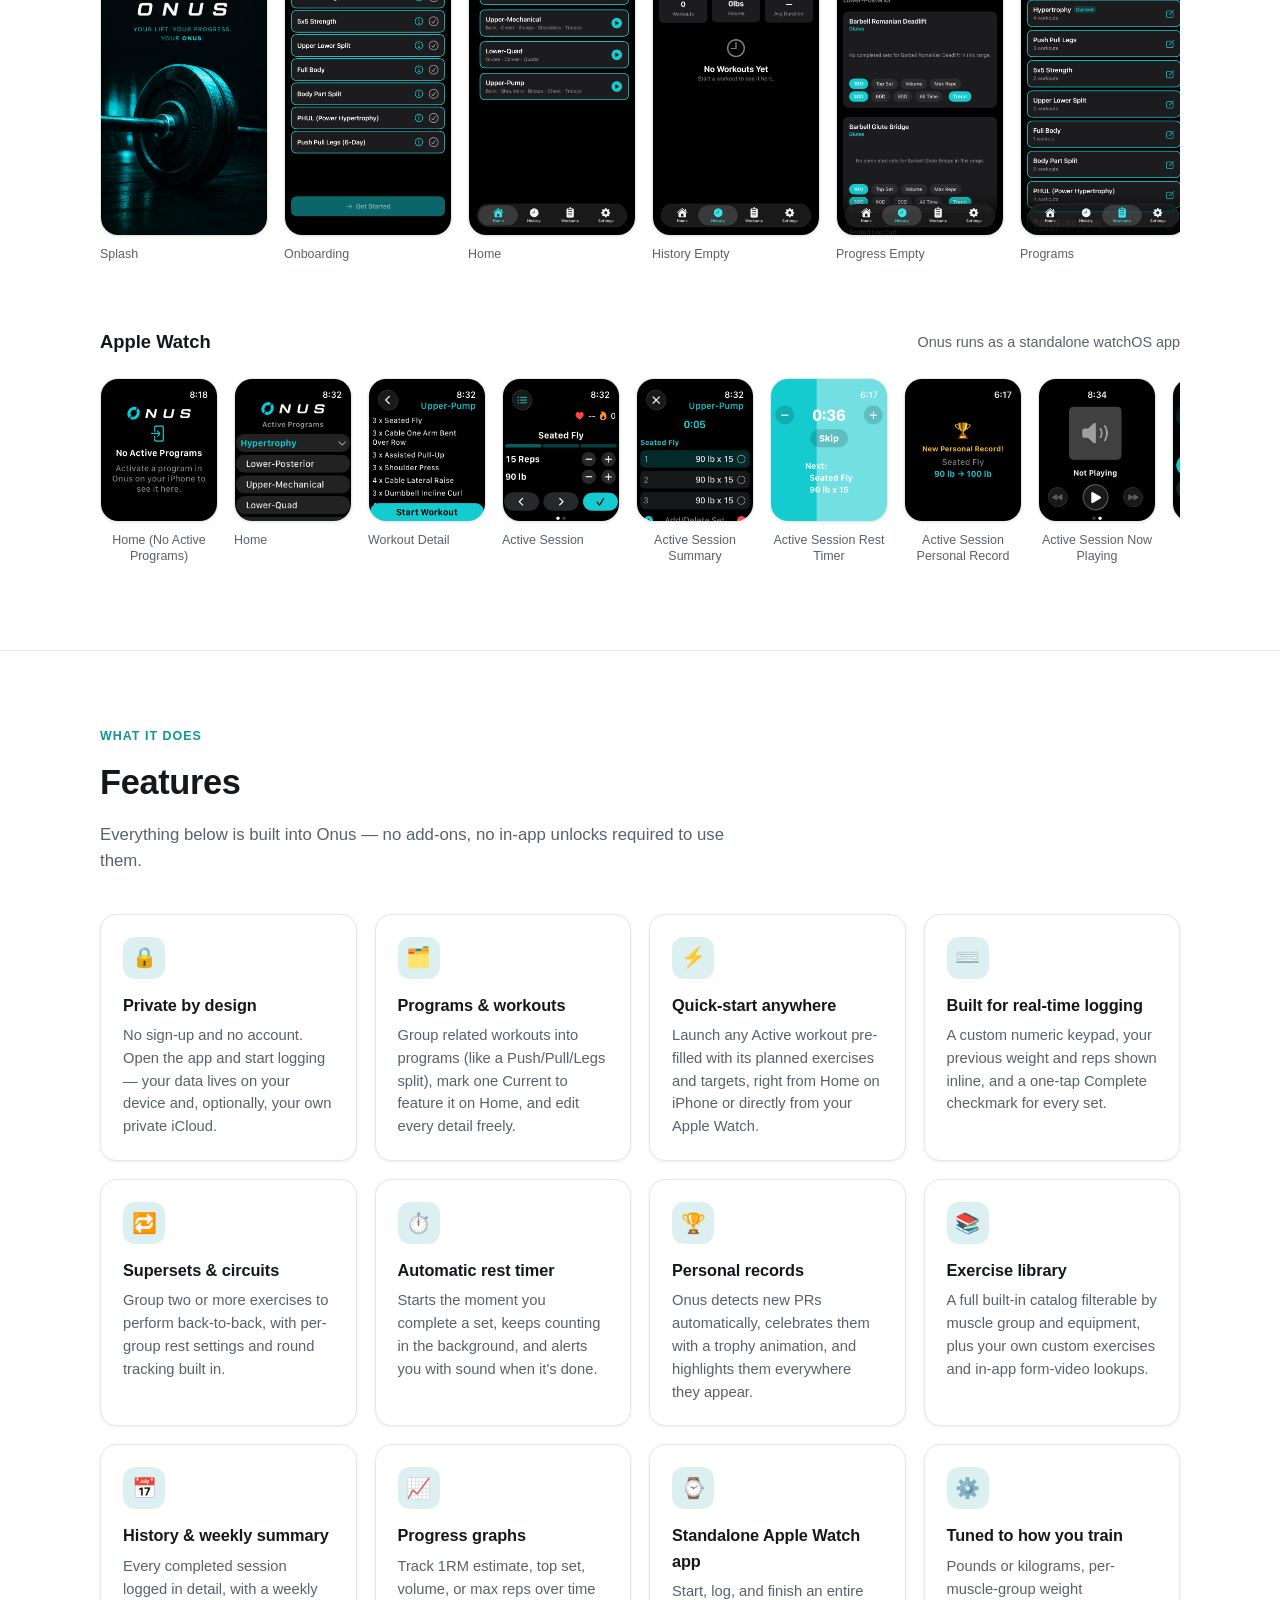
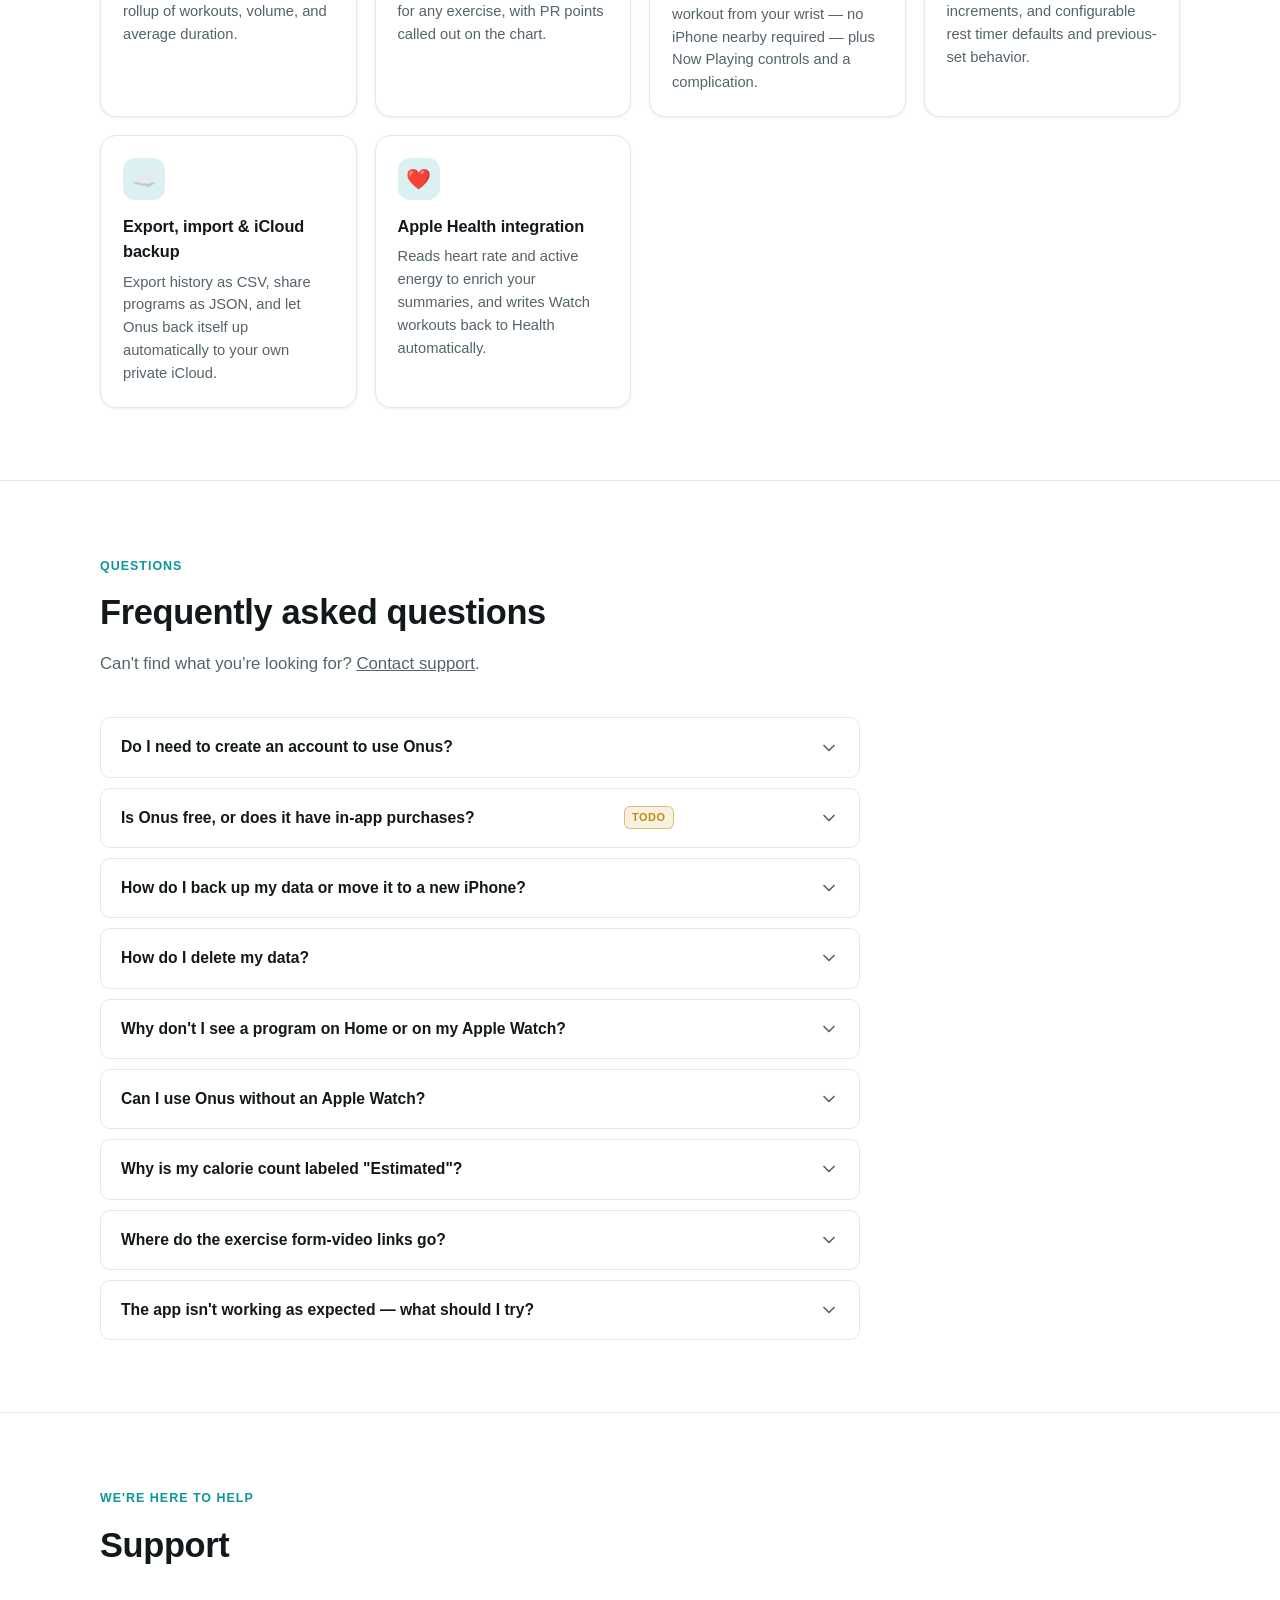
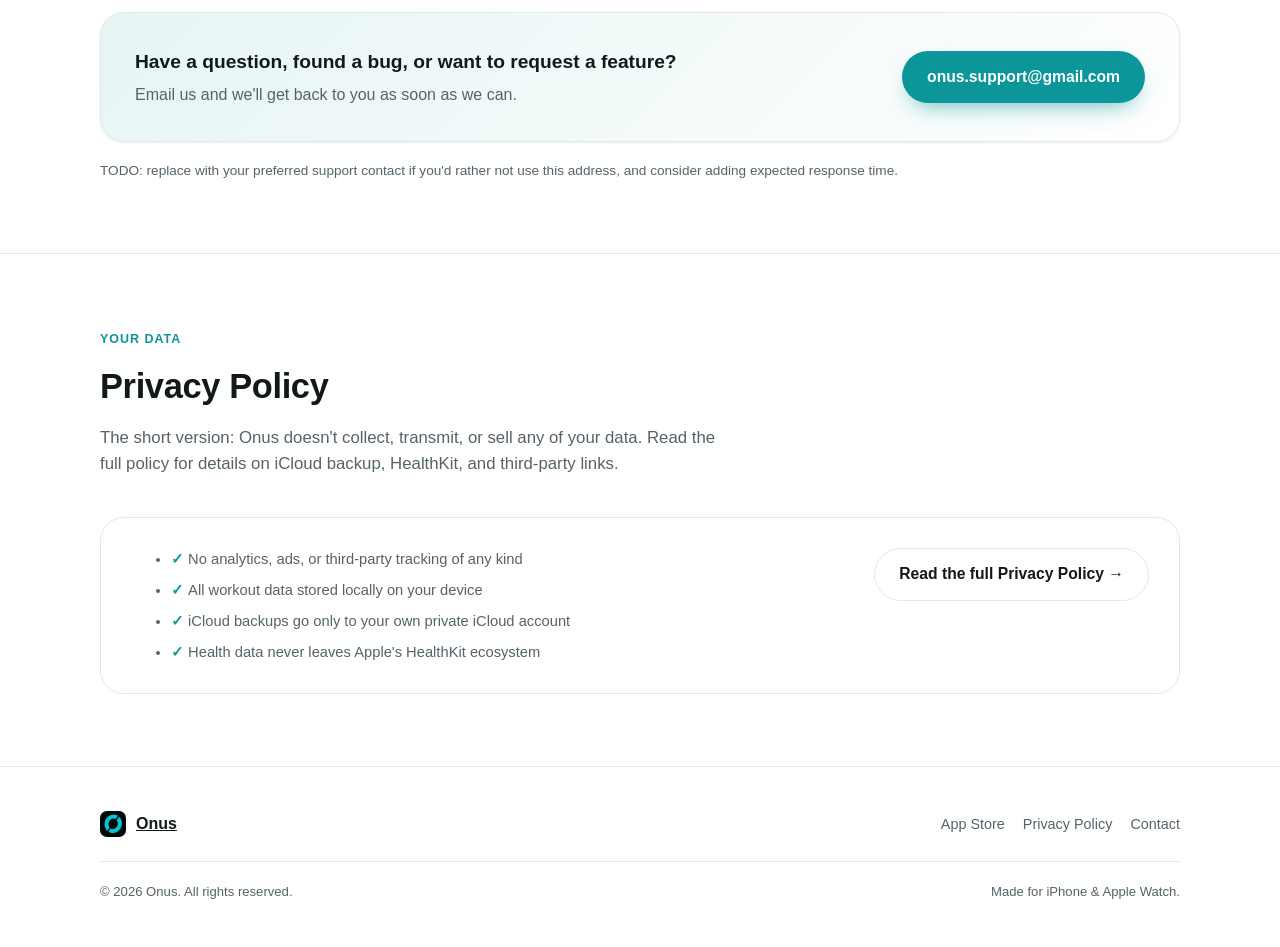
==== commit 1f8e90cb: "Prefer Dark over Light" ====
--- a/index.html
+++ b/index.html
@@ -83,8 +83,8 @@
         <div class="shot-group-head">
           <h3>iPhone</h3>
           <div class="tabbar" role="tablist" aria-label="iPhone appearance">
-            <button type="button" class="is-active" data-ios-tab="Light" role="tab" aria-selected="true">Light</button>
-            <button type="button" data-ios-tab="Dark" role="tab" aria-selected="false">Dark</button>
+            <button type="button" class="is-active" data-ios-tab="Dark" role="tab" aria-selected="true">Dark</button>
+            <button type="button" data-ios-tab="Light" role="tab" aria-selected="false">Light</button>
           </div>
         </div>
         <div class="gallery" data-ios-gallery aria-live="polite"></div>
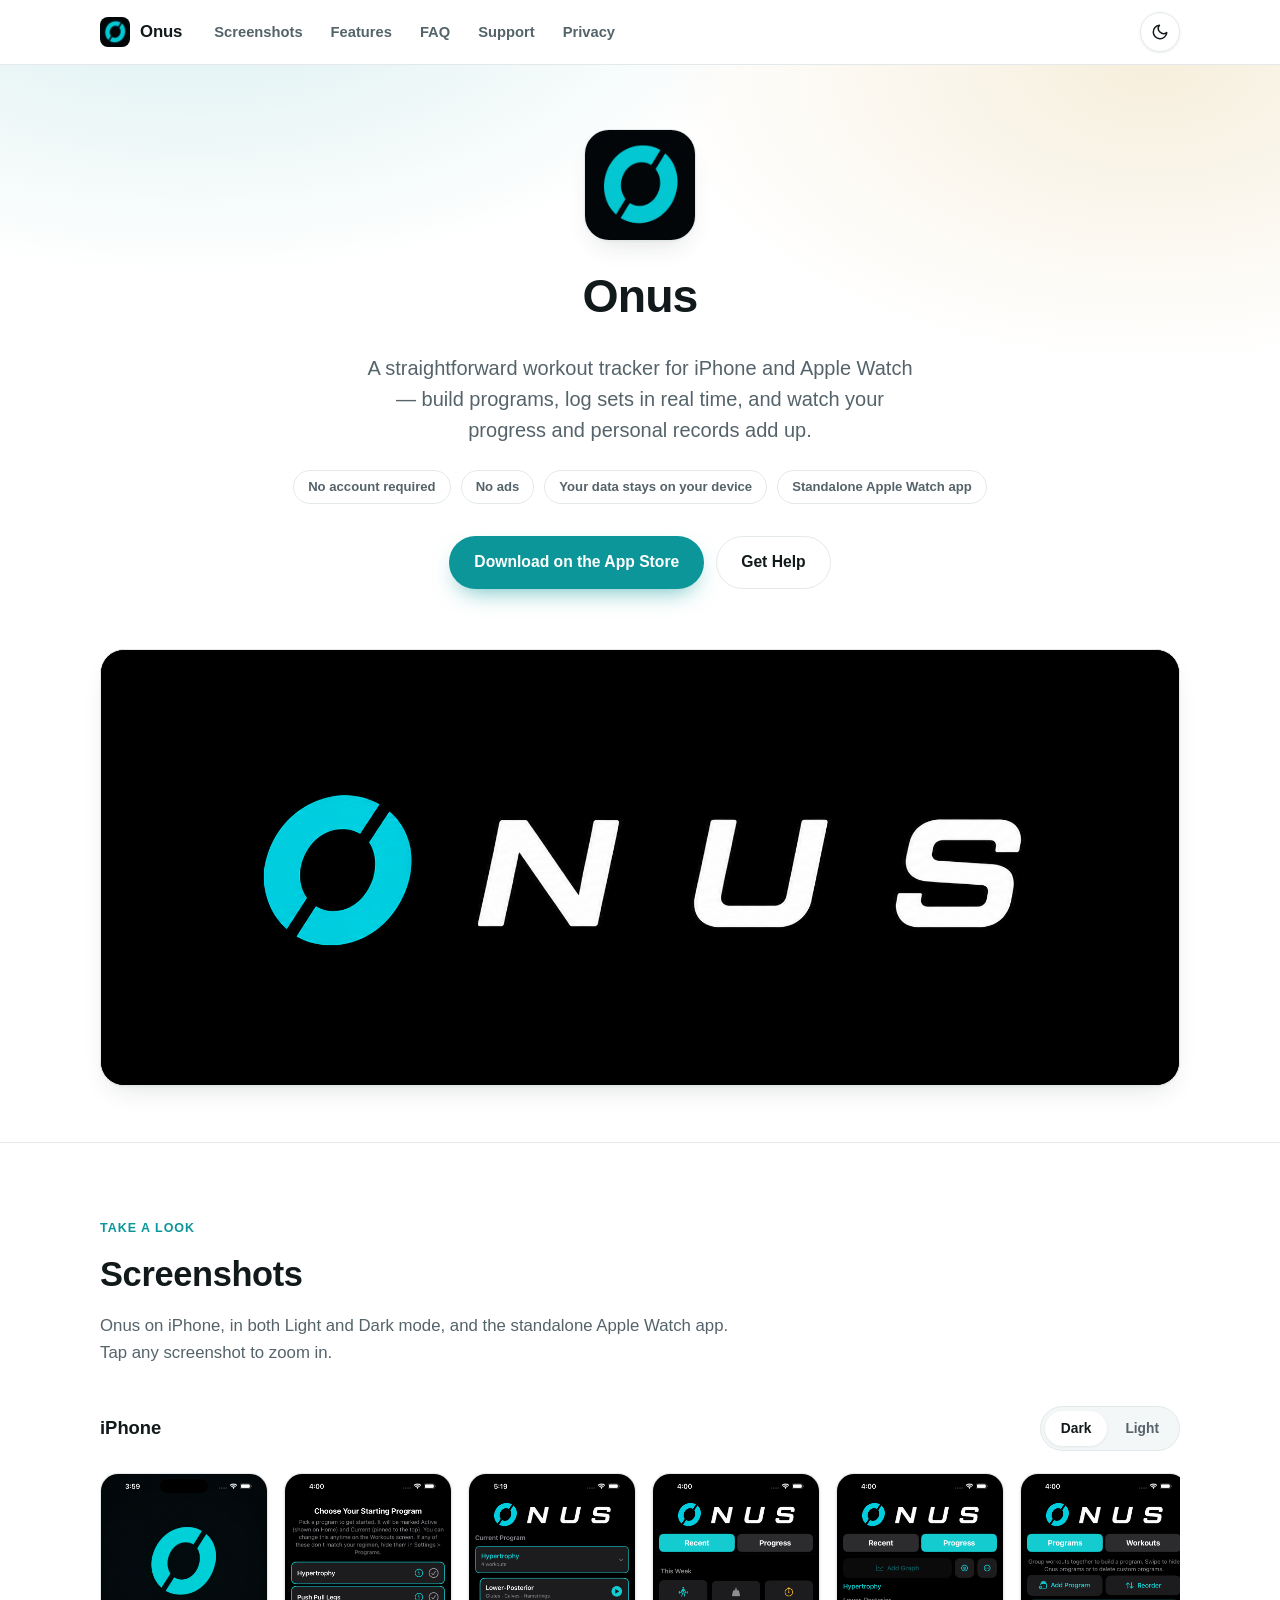
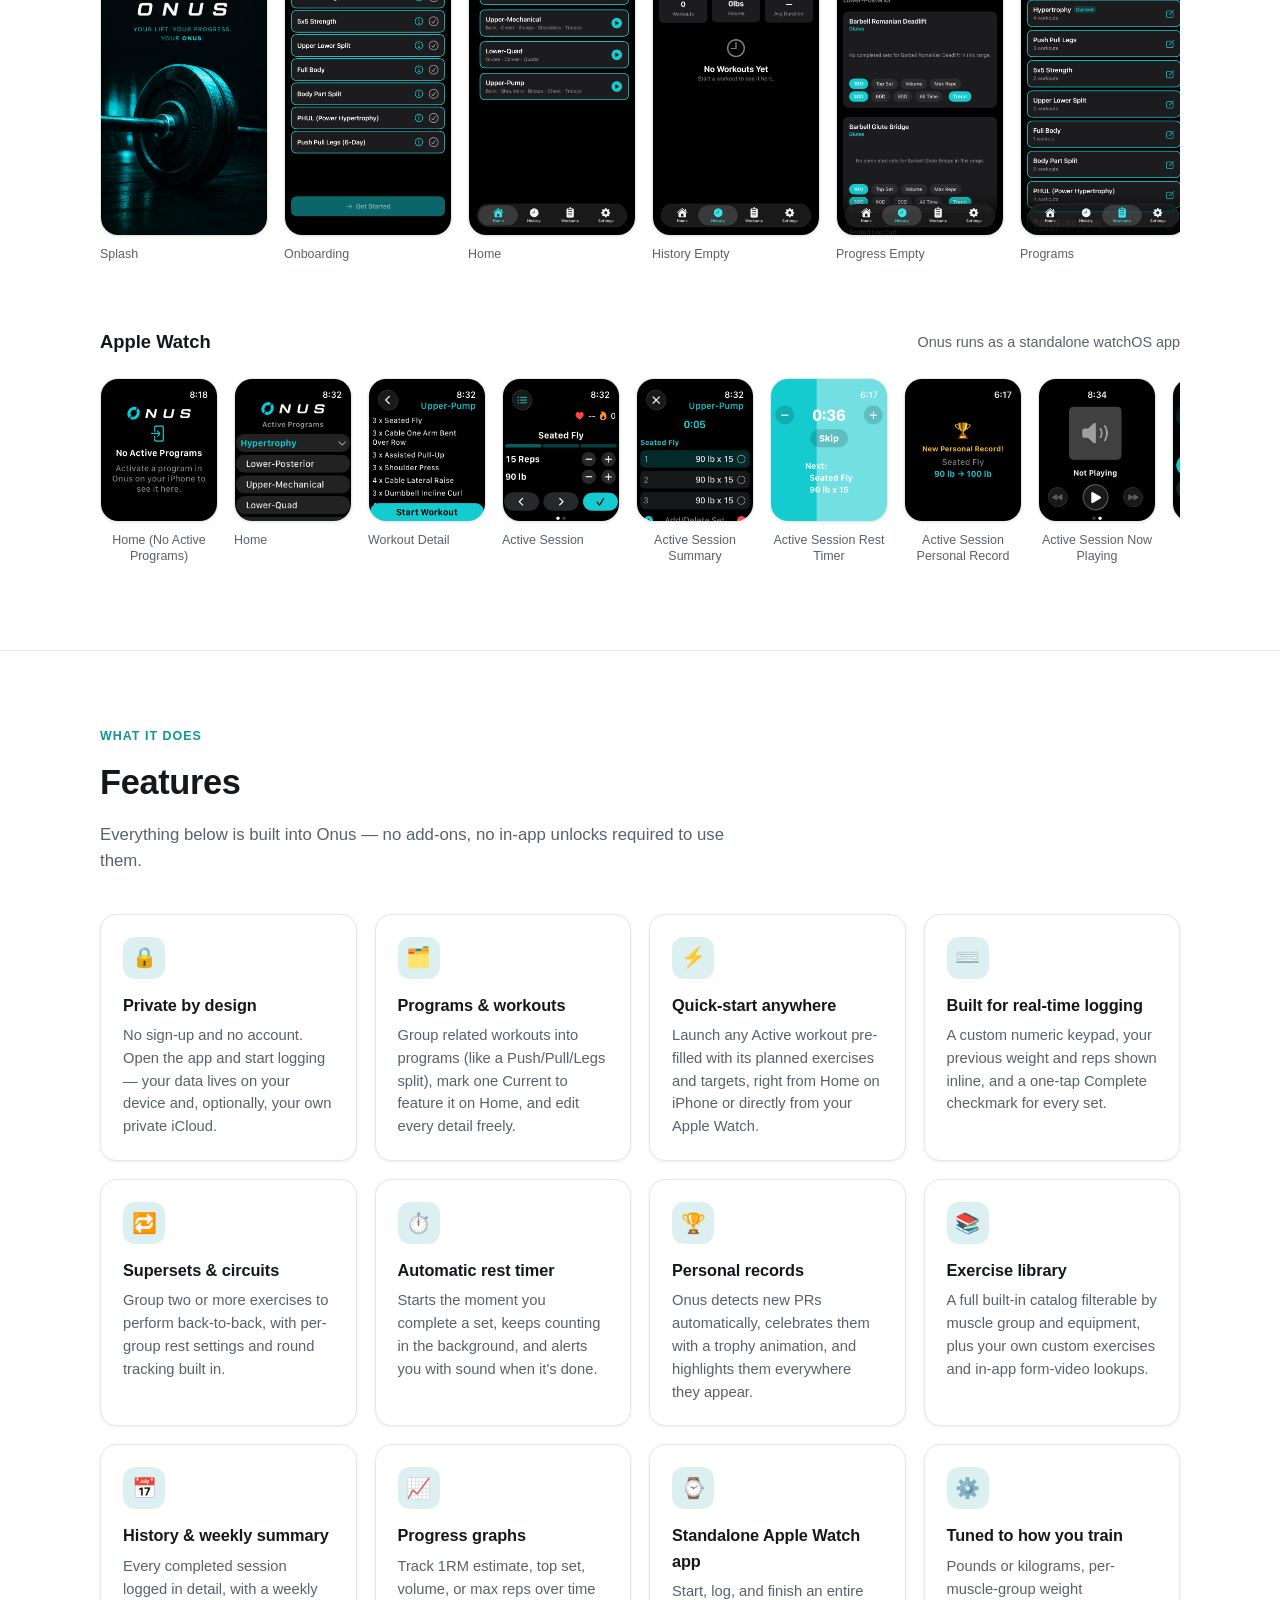
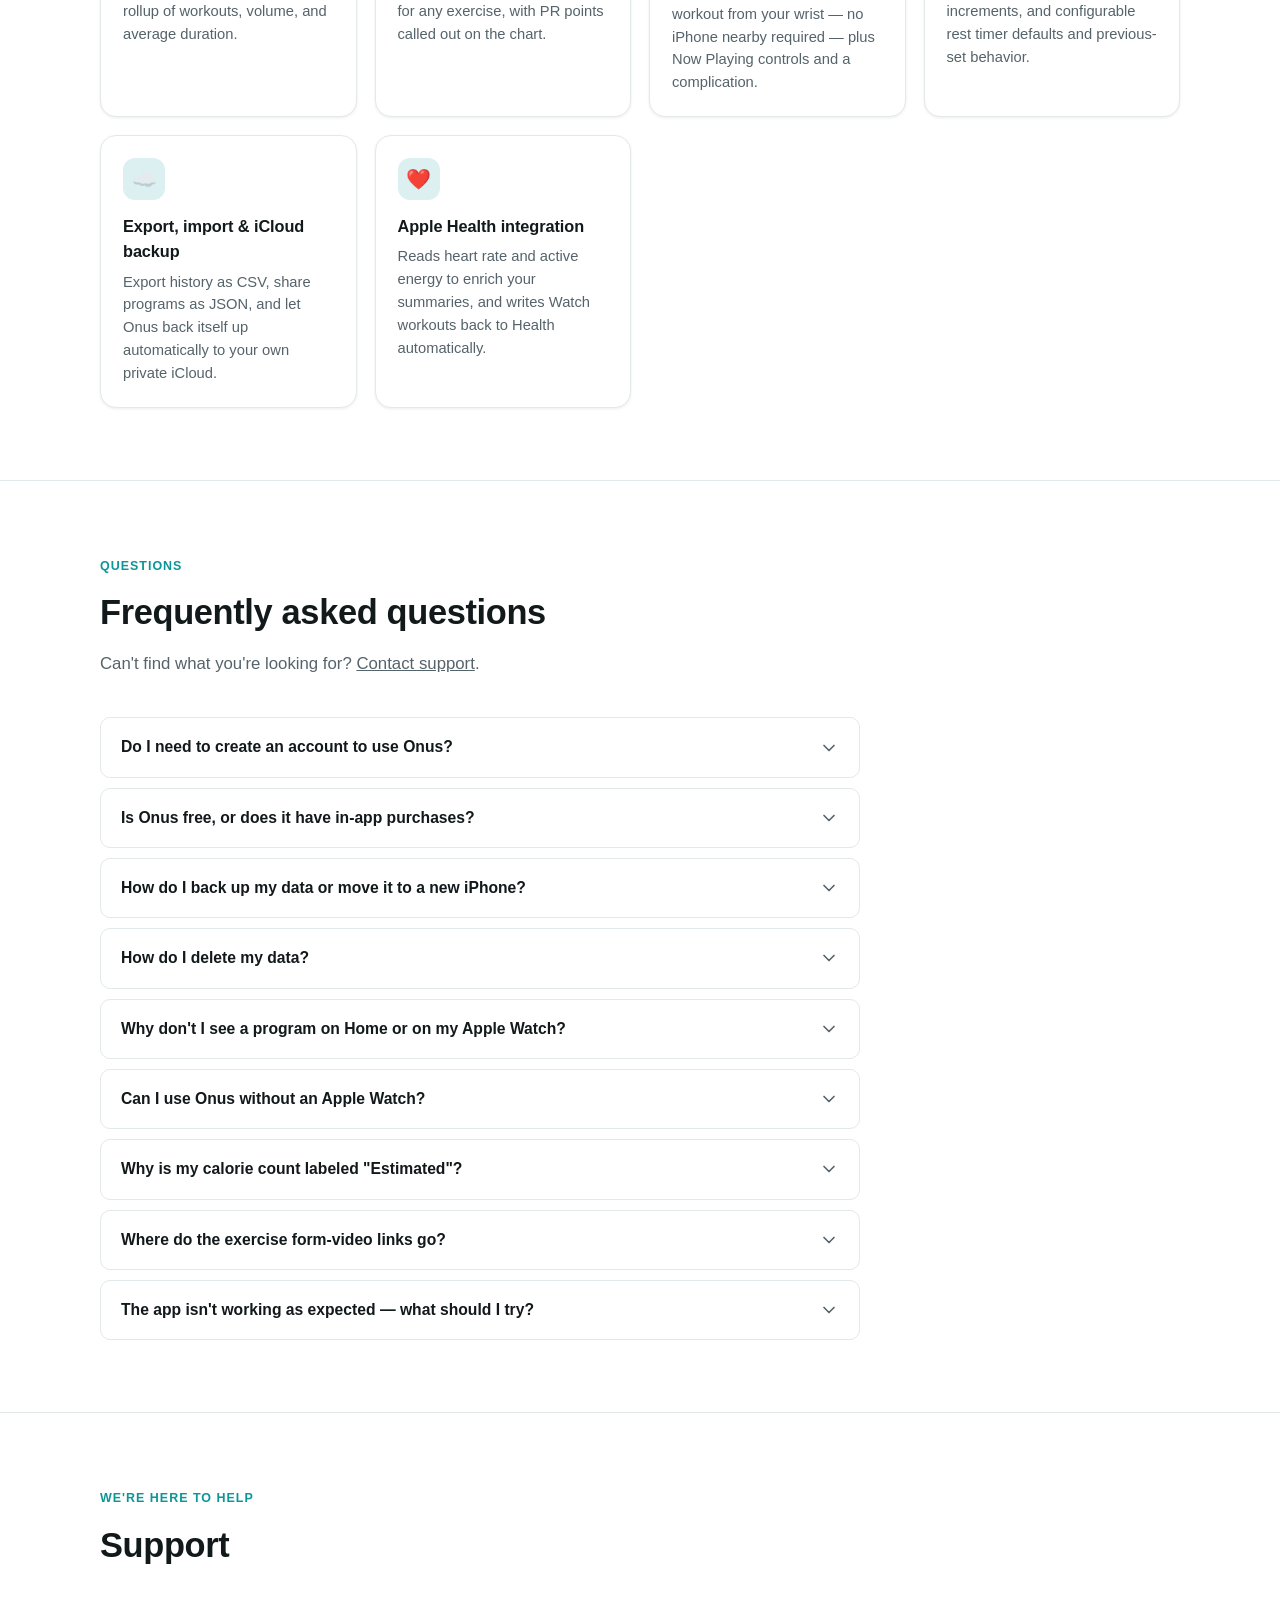
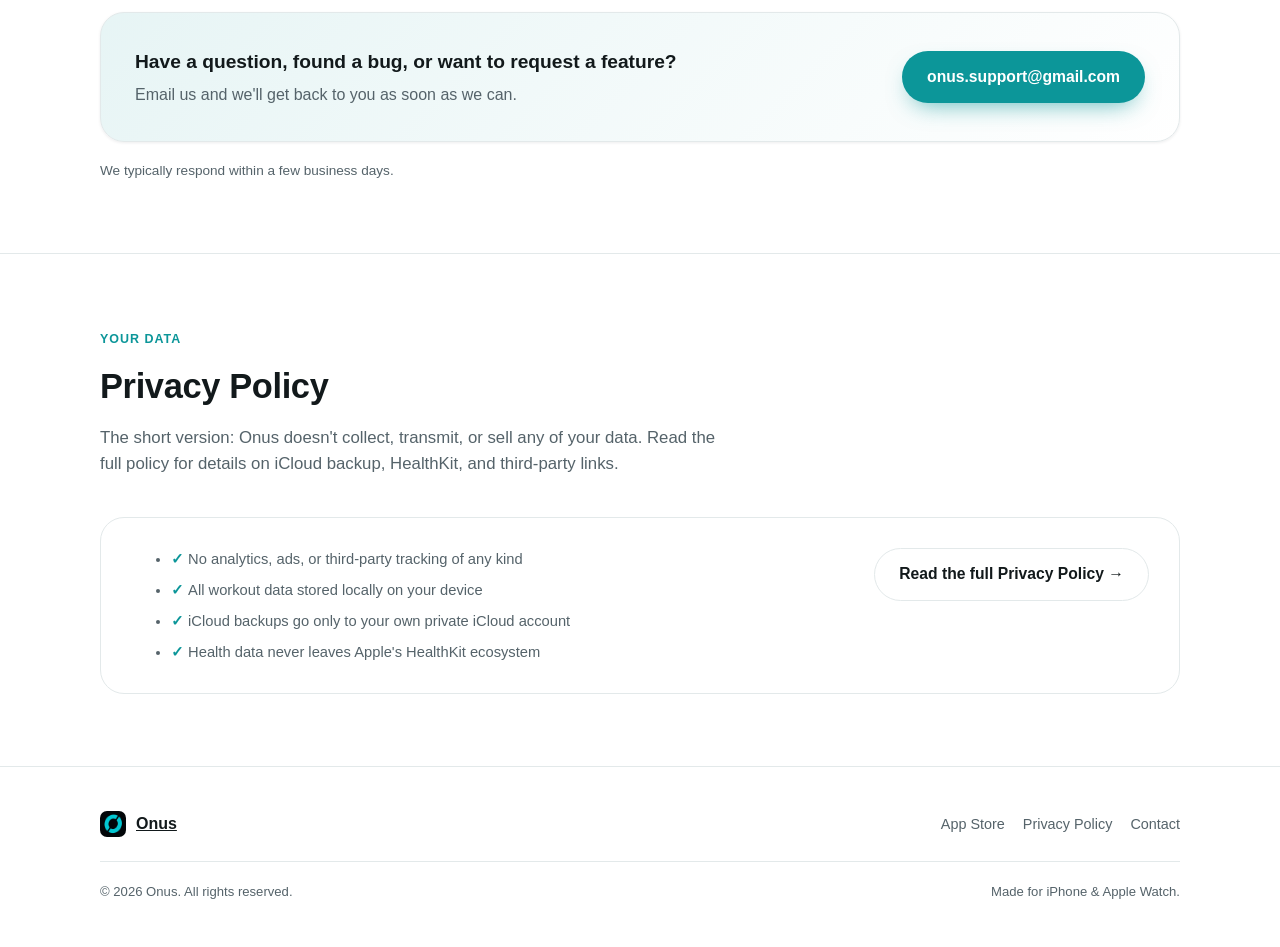
==== commit 31377af6: "Update App Store links and contact us response time" ====
--- a/index.html
+++ b/index.html
@@ -60,8 +60,7 @@
         <span class="pill">Standalone Apple Watch app</span>
       </div>
       <div class="hero-actions">
-        <!-- TODO: replace with real App Store link -->
-        <a class="btn btn-primary" href="#" data-todo-app-store-link>Download on the App Store</a>
+        <a class="btn btn-primary" href="https://apps.apple.com/us/app/onus-strength/id6804785346">Download on the App Store</a>
         <a class="btn btn-ghost" href="#faq">Get Help</a>
       </div>
       <div class="hero-banner">
@@ -201,8 +200,12 @@
         </details>
 
         <details class="faq-item">
-          <summary>Is Onus free, or does it have in-app purchases?<span class="todo-flag">TODO</span><svg class="chev" viewBox="0 0 24 24" fill="none" stroke="currentColor" stroke-width="2" stroke-linecap="round" stroke-linejoin="round"><path d="m6 9 6 6 6-6"/></svg></summary>
-          <div class="faq-body"><p><em>TODO: confirm Onus's pricing model (free, paid up-front, or subscription) and, if applicable, add instructions here for restoring purchases via Settings → App Store → your Apple ID.</em></p></div>
+          <summary>Is Onus free, or does it have in-app purchases?<svg class="chev" viewBox="0 0 24 24" fill="none" stroke="currentColor" stroke-width="2" stroke-linecap="round" stroke-linejoin="round"><path d="m6 9 6 6 6-6"/></svg></summary>
+          <div class="faq-body">
+            <p>Onus includes a 14-day free trial. After the trial ends, a one-time in-app purchase of $19.99 USD unlocks the full app permanently — no subscription and no recurring charges.</p>
+            <p>Since Onus doesn't use an account, your purchase is tied to your Apple ID. Reinstalling the app or moving to a new device while signed into that same Apple ID should restore it automatically.<span class="todo-flag">TODO</span></p>
+            <p><em>TODO: confirm the exact in-app step for restoring a purchase (e.g. a "Restore Purchase" button in Settings) and add it here if automatic restore doesn't cover every case.</em></p>
+          </div>
         </details>
 
         <details class="faq-item">
@@ -262,7 +265,7 @@
         </div>
         <a class="btn btn-primary" href="mailto:onus.support@gmail.com">onus.support@gmail.com</a>
       </div>
-      <p class="contact-note">TODO: replace with your preferred support contact if you'd rather not use this address, and consider adding expected response time.</p>
+      <p class="contact-note">We typically respond within a few business days.</p>
     </div>
   </section>
 
@@ -297,8 +300,7 @@
         <span>Onus</span>
       </a>
       <nav class="footer-links" aria-label="Footer">
-        <!-- TODO: replace with real App Store link -->
-        <a href="#" data-todo-app-store-link>App Store</a>
+        <a href="https://apps.apple.com/us/app/onus-strength/id6804785346">App Store</a>
         <a href="privacy.html">Privacy Policy</a>
         <a href="mailto:onus.support@gmail.com">Contact</a>
         <!-- TODO: no social accounts provided yet — add links here when available, e.g.:
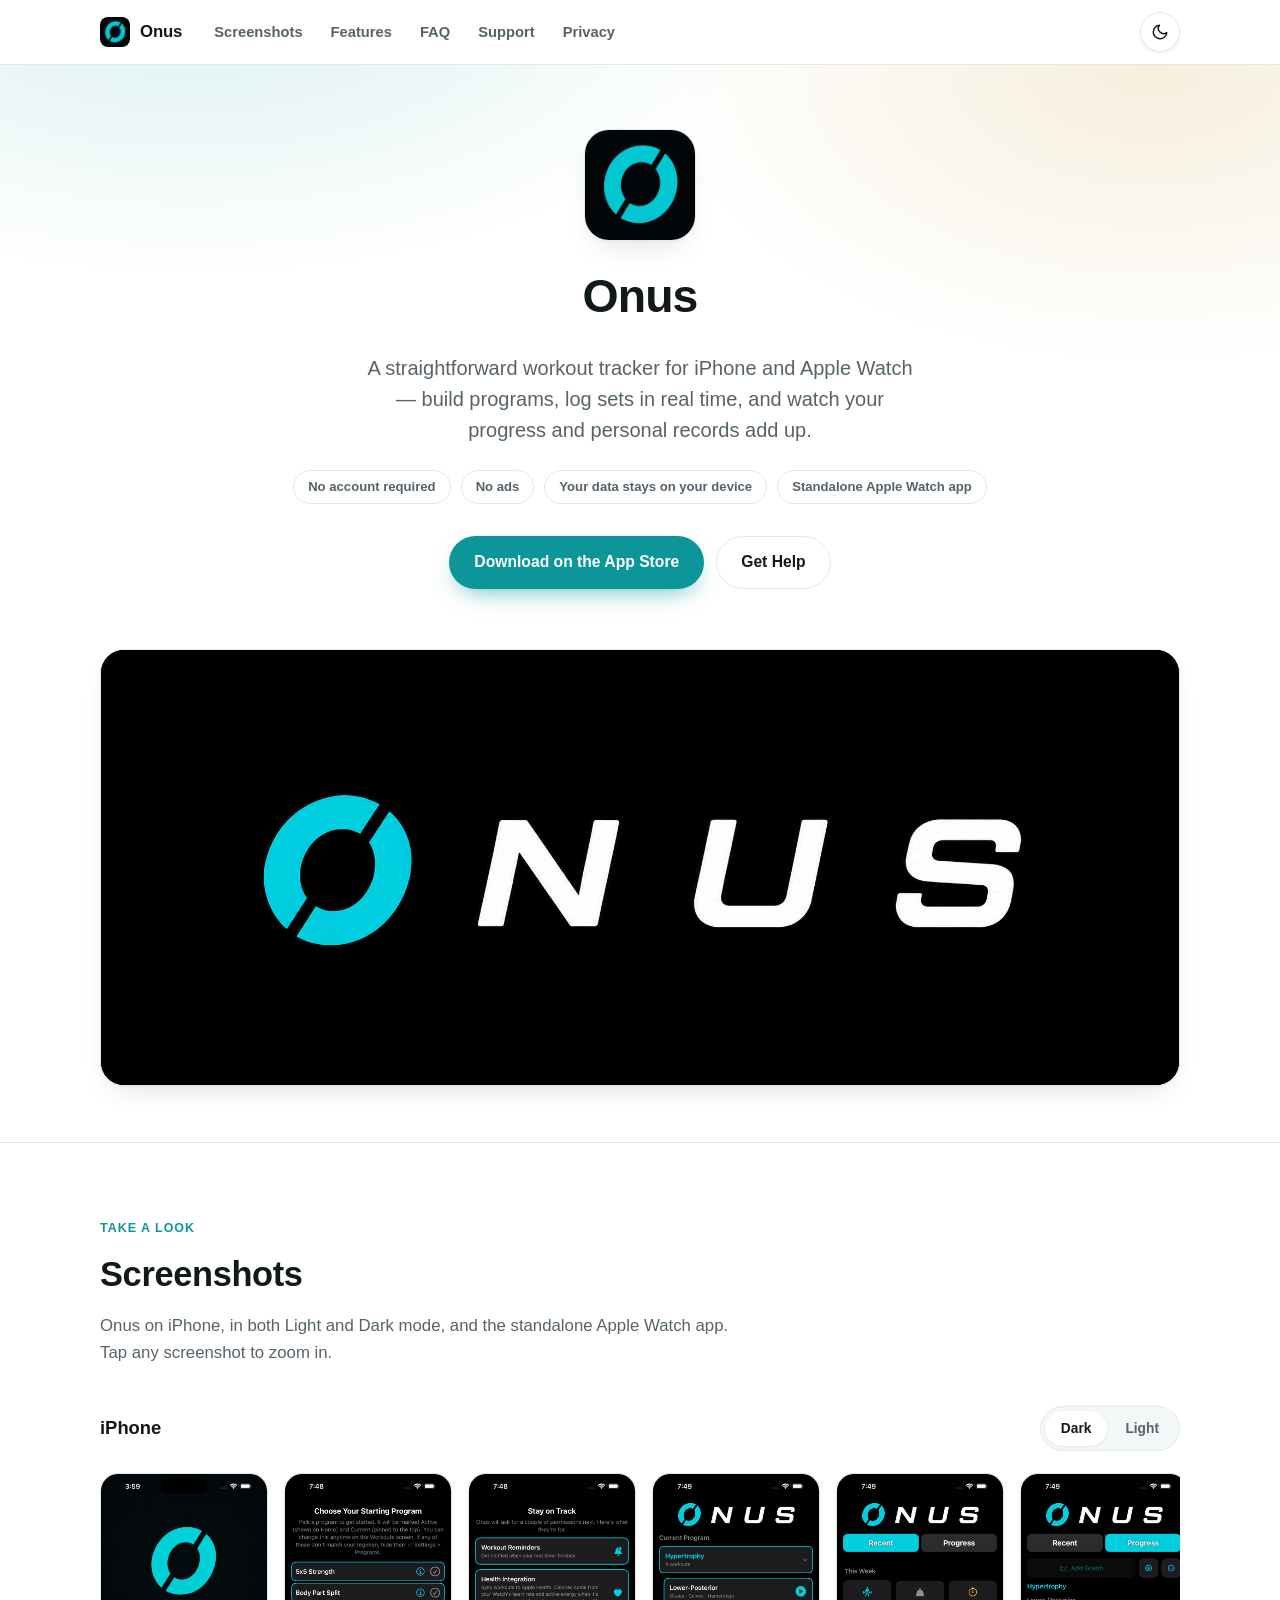
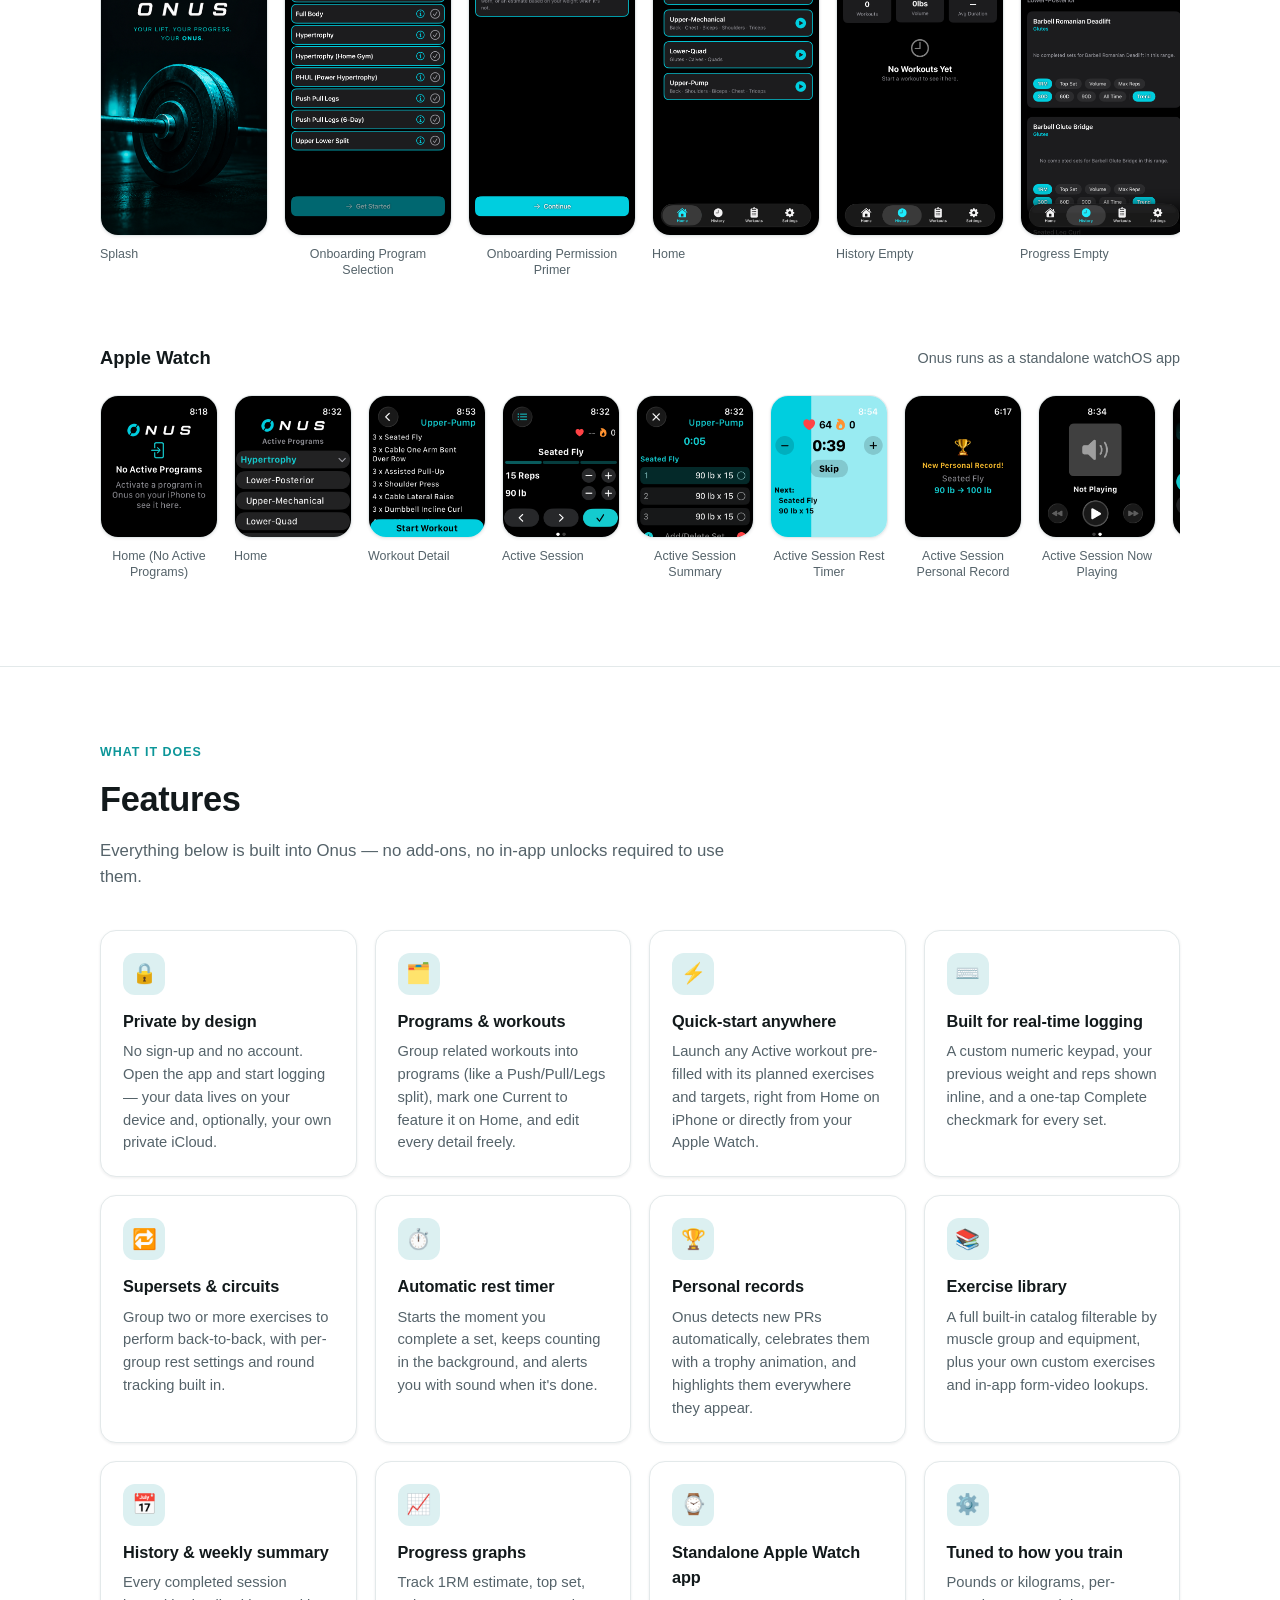
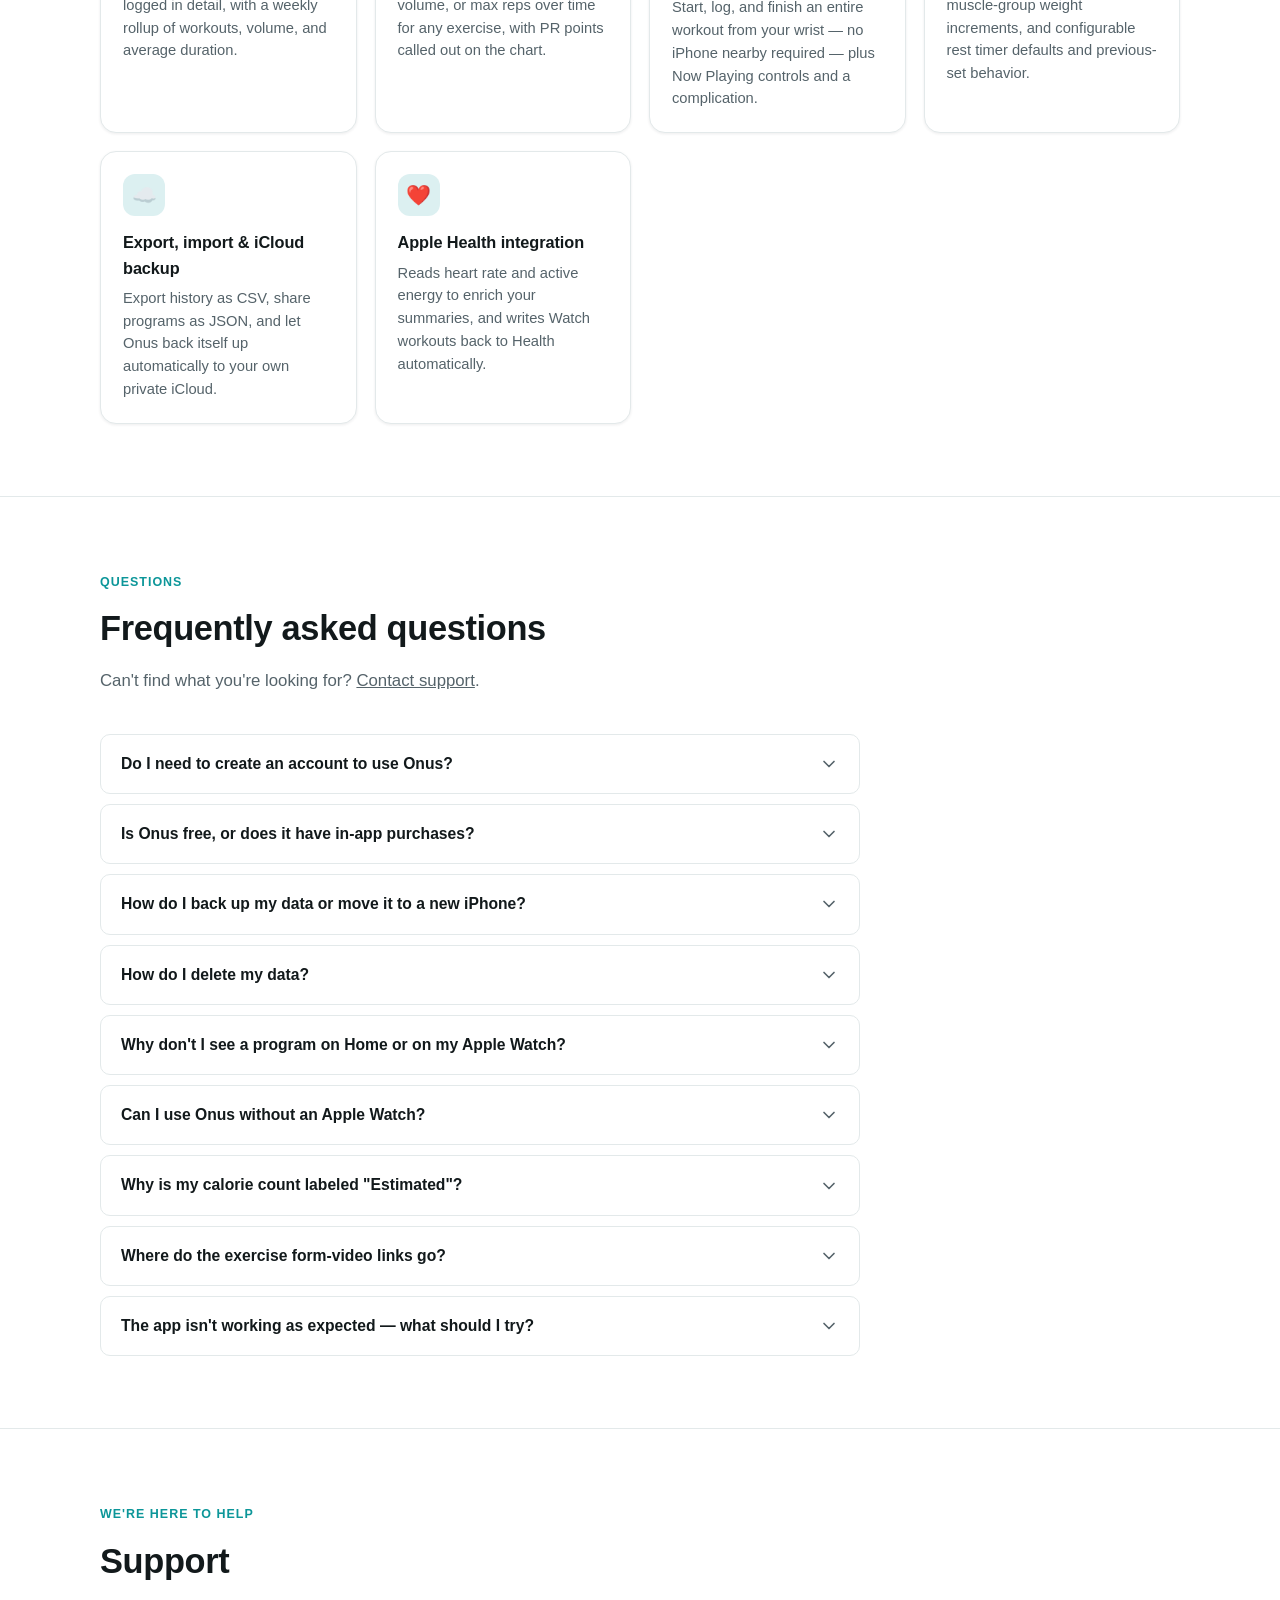
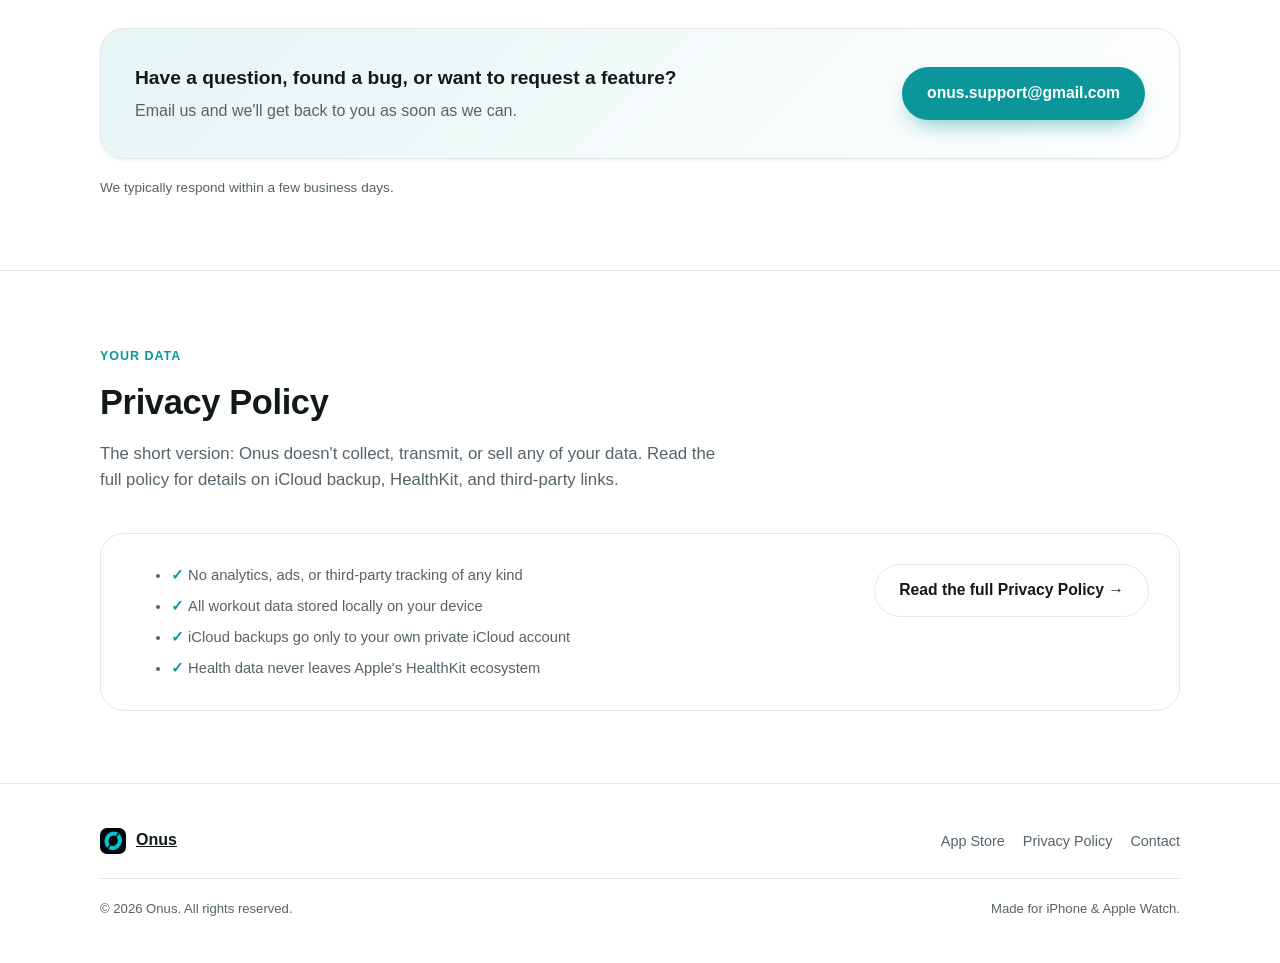
==== commit 56c49566: "Update FAQ and formatting" ====
--- a/index.html
+++ b/index.html
@@ -1,326 +1,668 @@
-<!DOCTYPE html>
+<!doctype html>
 <html lang="en">
-<head>
-<meta charset="UTF-8">
-<meta name="viewport" content="width=device-width, initial-scale=1">
-<title>Onus — Support</title>
-<meta name="description" content="Support, FAQs, and privacy information for Onus, a private workout tracker for iPhone and Apple Watch.">
-
-<link rel="icon" type="image/png" sizes="32x32" href="Branding/icon-32x32.png">
-<link rel="icon" type="image/png" sizes="16x16" href="Branding/icon-16x16.png">
-<!-- No 180x180 asset exists in /Branding; icon-256x256.png is the closest larger size and scales down cleanly. -->
-<link rel="apple-touch-icon" sizes="180x180" href="Branding/icon-256x256.png">
-
-<link rel="stylesheet" href="css/style.css">
-<script>
-  (function () {
-    try {
-      var stored = localStorage.getItem("onus-theme");
-      if (stored === "light" || stored === "dark") {
-        document.documentElement.setAttribute("data-theme", stored);
-      }
-    } catch (e) {}
-  })();
-</script>
-</head>
-<body>
-
-<header class="site-header">
-  <div class="wrap nav">
-    <a class="nav-brand" href="#top">
-      <img src="Branding/icon-256x256.png" alt="">
-      <span>Onus</span>
-    </a>
-    <nav class="nav-links" aria-label="Section navigation">
-      <a href="#screenshots">Screenshots</a>
-      <a href="#features">Features</a>
-      <a href="#faq">FAQ</a>
-      <a href="#support">Support</a>
-      <a href="privacy.html">Privacy</a>
-    </nav>
-    <button class="theme-toggle" data-theme-toggle type="button" aria-label="Toggle dark mode">
-      <svg class="icon-moon" viewBox="0 0 24 24" fill="none" stroke="currentColor" stroke-width="2" stroke-linecap="round" stroke-linejoin="round"><path d="M21 12.79A9 9 0 1 1 11.21 3 7 7 0 0 0 21 12.79Z"/></svg>
-      <svg class="icon-sun" viewBox="0 0 24 24" fill="none" stroke="currentColor" stroke-width="2" stroke-linecap="round" stroke-linejoin="round"><circle cx="12" cy="12" r="4"/><path d="M12 2v2M12 20v2M4.93 4.93l1.41 1.41M17.66 17.66l1.41 1.41M2 12h2M20 12h2M4.93 19.07l1.41-1.41M17.66 6.34l1.41-1.41"/></svg>
-    </button>
-  </div>
-</header>
-
-<main id="top">
-
-  <!-- ============================= HEADER / HERO ============================= -->
-  <section class="hero">
-    <div class="wrap hero-inner">
-      <img class="app-icon" src="Branding/icon-1024x1024.png" alt="Onus app icon">
-      <h1>Onus</h1>
-      <p class="tagline">A straightforward workout tracker for iPhone and Apple Watch — build programs, log sets in real time, and watch your progress and personal records add up.</p>
-      <div class="hero-badges">
-        <span class="pill">No account required</span>
-        <span class="pill">No ads</span>
-        <span class="pill">Your data stays on your device</span>
-        <span class="pill">Standalone Apple Watch app</span>
+  <head>
+    <meta charset="UTF-8" />
+    <meta name="viewport" content="width=device-width, initial-scale=1" />
+    <title>Onus — Support</title>
+    <meta
+      name="description"
+      content="Support, FAQs, and privacy information for Onus, a private workout tracker for iPhone and Apple Watch."
+    />
+
+    <link
+      rel="icon"
+      type="image/png"
+      sizes="32x32"
+      href="Branding/icon-32x32.png"
+    />
+    <link
+      rel="icon"
+      type="image/png"
+      sizes="16x16"
+      href="Branding/icon-16x16.png"
+    />
+    <!-- No 180x180 asset exists in /Branding; icon-256x256.png is the closest larger size and scales down cleanly. -->
+    <link
+      rel="apple-touch-icon"
+      sizes="180x180"
+      href="Branding/icon-256x256.png"
+    />
+
+    <link rel="stylesheet" href="css/style.css" />
+    <script>
+      (function () {
+        try {
+          var stored = localStorage.getItem("onus-theme");
+          if (stored === "light" || stored === "dark") {
+            document.documentElement.setAttribute("data-theme", stored);
+          }
+        } catch (e) {}
+      })();
+    </script>
+  </head>
+  <body>
+    <header class="site-header">
+      <div class="wrap nav">
+        <a class="nav-brand" href="#top">
+          <img src="Branding/icon-256x256.png" alt="" />
+          <span>Onus</span>
+        </a>
+        <nav class="nav-links" aria-label="Section navigation">
+          <a href="#screenshots">Screenshots</a>
+          <a href="#features">Features</a>
+          <a href="#faq">FAQ</a>
+          <a href="#support">Support</a>
+          <a href="privacy.html">Privacy</a>
+        </nav>
+        <button
+          class="theme-toggle"
+          data-theme-toggle
+          type="button"
+          aria-label="Toggle dark mode"
+        >
+          <svg
+            class="icon-moon"
+            viewBox="0 0 24 24"
+            fill="none"
+            stroke="currentColor"
+            stroke-width="2"
+            stroke-linecap="round"
+            stroke-linejoin="round"
+          >
+            <path d="M21 12.79A9 9 0 1 1 11.21 3 7 7 0 0 0 21 12.79Z" />
+          </svg>
+          <svg
+            class="icon-sun"
+            viewBox="0 0 24 24"
+            fill="none"
+            stroke="currentColor"
+            stroke-width="2"
+            stroke-linecap="round"
+            stroke-linejoin="round"
+          >
+            <circle cx="12" cy="12" r="4" />
+            <path
+              d="M12 2v2M12 20v2M4.93 4.93l1.41 1.41M17.66 17.66l1.41 1.41M2 12h2M20 12h2M4.93 19.07l1.41-1.41M17.66 6.34l1.41-1.41"
+            />
+          </svg>
+        </button>
       </div>
-      <div class="hero-actions">
-        <a class="btn btn-primary" href="https://apps.apple.com/us/app/onus-strength/id6804785346">Download on the App Store</a>
-        <a class="btn btn-ghost" href="#faq">Get Help</a>
-      </div>
-      <div class="hero-banner">
-        <img src="Branding/BannerLogo.png" alt="Onus logo banner">
-      </div>
-    </div>
-  </section>
-
-  <!-- ============================= SCREENSHOTS ============================= -->
-  <section id="screenshots">
-    <div class="wrap">
-      <div class="section-head">
-        <span class="eyebrow">Take a look</span>
-        <h2>Screenshots</h2>
-        <p>Onus on iPhone, in both Light and Dark mode, and the standalone Apple Watch app. Tap any screenshot to zoom in.</p>
-      </div>
-
-      <div class="shot-group">
-        <div class="shot-group-head">
-          <h3>iPhone</h3>
-          <div class="tabbar" role="tablist" aria-label="iPhone appearance">
-            <button type="button" class="is-active" data-ios-tab="Dark" role="tab" aria-selected="true">Dark</button>
-            <button type="button" data-ios-tab="Light" role="tab" aria-selected="false">Light</button>
-          </div>
-        </div>
-        <div class="gallery" data-ios-gallery aria-live="polite"></div>
-      </div>
-
-      <div class="shot-group">
-        <div class="shot-group-head">
-          <h3>Apple Watch</h3>
-          <span class="platform-note">Onus runs as a standalone watchOS app</span>
-        </div>
-        <div class="gallery" data-watch-gallery></div>
-      </div>
-    </div>
-  </section>
-
-  <!-- ============================= FEATURES ============================= -->
-  <section id="features">
-    <div class="wrap">
-      <div class="section-head">
-        <span class="eyebrow">What it does</span>
-        <h2>Features</h2>
-        <p>Everything below is built into Onus — no add-ons, no in-app unlocks required to use them.</p>
-      </div>
-
-      <div class="feature-grid">
-        <div class="feature-card">
-          <div class="feature-icon">🔒</div>
-          <h3>Private by design</h3>
-          <p>No sign-up and no account. Open the app and start logging — your data lives on your device and, optionally, your own private iCloud.</p>
-        </div>
-        <div class="feature-card">
-          <div class="feature-icon">🗂️</div>
-          <h3>Programs &amp; workouts</h3>
-          <p>Group related workouts into programs (like a Push/Pull/Legs split), mark one Current to feature it on Home, and edit every detail freely.</p>
-        </div>
-        <div class="feature-card">
-          <div class="feature-icon">⚡</div>
-          <h3>Quick-start anywhere</h3>
-          <p>Launch any Active workout pre-filled with its planned exercises and targets, right from Home on iPhone or directly from your Apple Watch.</p>
-        </div>
-        <div class="feature-card">
-          <div class="feature-icon">⌨️</div>
-          <h3>Built for real-time logging</h3>
-          <p>A custom numeric keypad, your previous weight and reps shown inline, and a one-tap Complete checkmark for every set.</p>
-        </div>
-        <div class="feature-card">
-          <div class="feature-icon">🔁</div>
-          <h3>Supersets &amp; circuits</h3>
-          <p>Group two or more exercises to perform back-to-back, with per-group rest settings and round tracking built in.</p>
-        </div>
-        <div class="feature-card">
-          <div class="feature-icon">⏱️</div>
-          <h3>Automatic rest timer</h3>
-          <p>Starts the moment you complete a set, keeps counting in the background, and alerts you with sound when it's done.</p>
-        </div>
-        <div class="feature-card">
-          <div class="feature-icon">🏆</div>
-          <h3>Personal records</h3>
-          <p>Onus detects new PRs automatically, celebrates them with a trophy animation, and highlights them everywhere they appear.</p>
-        </div>
-        <div class="feature-card">
-          <div class="feature-icon">📚</div>
-          <h3>Exercise library</h3>
-          <p>A full built-in catalog filterable by muscle group and equipment, plus your own custom exercises and in-app form-video lookups.</p>
-        </div>
-        <div class="feature-card">
-          <div class="feature-icon">📅</div>
-          <h3>History &amp; weekly summary</h3>
-          <p>Every completed session logged in detail, with a weekly rollup of workouts, volume, and average duration.</p>
-        </div>
-        <div class="feature-card">
-          <div class="feature-icon">📈</div>
-          <h3>Progress graphs</h3>
-          <p>Track 1RM estimate, top set, volume, or max reps over time for any exercise, with PR points called out on the chart.</p>
-        </div>
-        <div class="feature-card">
-          <div class="feature-icon">⌚</div>
-          <h3>Standalone Apple Watch app</h3>
-          <p>Start, log, and finish an entire workout from your wrist — no iPhone nearby required — plus Now Playing controls and a complication.</p>
-        </div>
-        <div class="feature-card">
-          <div class="feature-icon">⚙️</div>
-          <h3>Tuned to how you train</h3>
-          <p>Pounds or kilograms, per-muscle-group weight increments, and configurable rest timer defaults and previous-set behavior.</p>
-        </div>
-        <div class="feature-card">
-          <div class="feature-icon">☁️</div>
-          <h3>Export, import &amp; iCloud backup</h3>
-          <p>Export history as CSV, share programs as JSON, and let Onus back itself up automatically to your own private iCloud.</p>
-        </div>
-        <div class="feature-card">
-          <div class="feature-icon">❤️</div>
-          <h3>Apple Health integration</h3>
-          <p>Reads heart rate and active energy to enrich your summaries, and writes Watch workouts back to Health automatically.</p>
-        </div>
-      </div>
-    </div>
-  </section>
-
-  <!-- ============================= FAQ ============================= -->
-  <section id="faq">
-    <div class="wrap">
-      <div class="section-head">
-        <span class="eyebrow">Questions</span>
-        <h2>Frequently asked questions</h2>
-        <p>Can't find what you're looking for? <a href="#support">Contact support</a>.</p>
-      </div>
-
-      <div class="faq-list">
-
-        <details class="faq-item">
-          <summary>Do I need to create an account to use Onus?<svg class="chev" viewBox="0 0 24 24" fill="none" stroke="currentColor" stroke-width="2" stroke-linecap="round" stroke-linejoin="round"><path d="m6 9 6 6 6-6"/></svg></summary>
-          <div class="faq-body"><p>No. There's no sign-up and no account — open the app and start logging your first workout right away.</p></div>
-        </details>
-
-        <details class="faq-item">
-          <summary>Is Onus free, or does it have in-app purchases?<svg class="chev" viewBox="0 0 24 24" fill="none" stroke="currentColor" stroke-width="2" stroke-linecap="round" stroke-linejoin="round"><path d="m6 9 6 6 6-6"/></svg></summary>
-          <div class="faq-body">
-            <p>Onus includes a 14-day free trial. After the trial ends, a one-time in-app purchase of $19.99 USD unlocks the full app permanently — no subscription and no recurring charges.</p>
-            <p>Since Onus doesn't use an account, your purchase is tied to your Apple ID. Reinstalling the app or moving to a new device while signed into that same Apple ID should restore it automatically.<span class="todo-flag">TODO</span></p>
-            <p><em>TODO: confirm the exact in-app step for restoring a purchase (e.g. a "Restore Purchase" button in Settings) and add it here if automatic restore doesn't cover every case.</em></p>
-          </div>
-        </details>
-
-        <details class="faq-item">
-          <summary>How do I back up my data or move it to a new iPhone?<svg class="chev" viewBox="0 0 24 24" fill="none" stroke="currentColor" stroke-width="2" stroke-linecap="round" stroke-linejoin="round"><path d="m6 9 6 6 6-6"/></svg></summary>
-          <div class="faq-body">
-            <p>Onus automatically saves a private backup of your programs, workouts, and history to your own iCloud Drive after workouts and while the app is running. You can also trigger a manual backup or restore from <strong>Settings → Import/Export Data → iCloud Backup</strong>. Restoring only adds data — it never deletes anything already on your device.</p>
-            <p>You can also export your workout history as a CSV, or export programs and workouts as a JSON file to share or re-import elsewhere, from the same Settings screen.</p>
-          </div>
-        </details>
-
-        <details class="faq-item">
-          <summary>How do I delete my data?<svg class="chev" viewBox="0 0 24 24" fill="none" stroke="currentColor" stroke-width="2" stroke-linecap="round" stroke-linejoin="round"><path d="m6 9 6 6 6-6"/></svg></summary>
-          <div class="faq-body"><p>Since Onus doesn't use an account or a server, deleting the app deletes your data with it — unless you have an Onus iCloud backup or an iOS-level iCloud device backup enabled. To remove an Onus iCloud backup specifically, go to <strong>Settings → [your name] → iCloud → Apps Using iCloud</strong> on your iPhone.</p></div>
-        </details>
-
-        <details class="faq-item">
-          <summary>Why don't I see a program on Home or on my Apple Watch?<svg class="chev" viewBox="0 0 24 24" fill="none" stroke="currentColor" stroke-width="2" stroke-linecap="round" stroke-linejoin="round"><path d="m6 9 6 6 6-6"/></svg></summary>
-          <div class="faq-body"><p>Only programs marked <strong>Active</strong> in the Workouts tab show up on Home or sync to your Apple Watch. Open the program in the Workouts tab and mark it Active to make it available to quick-start.</p></div>
-        </details>
-
-        <details class="faq-item">
-          <summary>Can I use Onus without an Apple Watch?<svg class="chev" viewBox="0 0 24 24" fill="none" stroke="currentColor" stroke-width="2" stroke-linecap="round" stroke-linejoin="round"><path d="m6 9 6 6 6-6"/></svg></summary>
-          <div class="faq-body"><p>Yes. The Apple Watch app is optional — everything can be logged from iPhone alone. Note that workouts logged from iPhone without the Watch aren't written to Apple Health; only Watch-tracked workouts are.</p></div>
-        </details>
-
-        <details class="faq-item">
-          <summary>Why is my calorie count labeled "Estimated"?<svg class="chev" viewBox="0 0 24 24" fill="none" stroke="currentColor" stroke-width="2" stroke-linecap="round" stroke-linejoin="round"><path d="m6 9 6 6 6-6"/></svg></summary>
-          <div class="faq-body"><p>When your Apple Watch doesn't supply a measured calorie value, Onus estimates it using your body mass from Apple Health. This is clearly labeled "Estimated" wherever it appears. You can review or revoke Onus's Health access anytime in <strong>Settings → Privacy &amp; Security → Health → Onus</strong>.</p></div>
-        </details>
-
-        <details class="faq-item">
-          <summary>Where do the exercise form-video links go?<svg class="chev" viewBox="0 0 24 24" fill="none" stroke="currentColor" stroke-width="2" stroke-linecap="round" stroke-linejoin="round"><path d="m6 9 6 6 6-6"/></svg></summary>
-          <div class="faq-body"><p>The Exercise Library's lookup menu opens an in-app browser to YouTube, muscleandstrength.com, musclewiki.com, or the free-exercise-db project, depending on which you choose. These are third-party sites subject to their own privacy policies — see our <a href="privacy.html">Privacy Policy</a> for details.</p></div>
-        </details>
-
-        <details class="faq-item">
-          <summary>The app isn't working as expected — what should I try?<svg class="chev" viewBox="0 0 24 24" fill="none" stroke="currentColor" stroke-width="2" stroke-linecap="round" stroke-linejoin="round"><path d="m6 9 6 6 6-6"/></svg></summary>
-          <div class="faq-body"><p>Make sure you're on the latest version of Onus and iOS/watchOS, then try force-quitting and reopening the app. If you're using the Watch app, confirm it's paired and reachable in the Watch app on iPhone. If the problem persists, <a href="#support">reach out to support</a> with a description of what happened.</p></div>
-        </details>
-
-      </div>
-    </div>
-  </section>
-
-  <!-- ============================= SUPPORT / CONTACT ============================= -->
-  <section id="support">
-    <div class="wrap">
-      <div class="section-head">
-        <span class="eyebrow">We're here to help</span>
-        <h2>Support</h2>
-      </div>
-
-      <div class="contact-card">
-        <div>
-          <h3>Have a question, found a bug, or want to request a feature?</h3>
-          <p>Email us and we'll get back to you as soon as we can.</p>
-        </div>
-        <a class="btn btn-primary" href="mailto:onus.support@gmail.com">onus.support@gmail.com</a>
-      </div>
-      <p class="contact-note">We typically respond within a few business days.</p>
-    </div>
-  </section>
-
-  <!-- ============================= PRIVACY ============================= -->
-  <section id="privacy">
-    <div class="wrap">
-      <div class="section-head">
-        <span class="eyebrow">Your data</span>
-        <h2>Privacy Policy</h2>
-        <p>The short version: Onus doesn't collect, transmit, or sell any of your data. Read the full policy for details on iCloud backup, HealthKit, and third-party links.</p>
-      </div>
-
-      <div class="privacy-card">
-        <ul>
-          <li>No analytics, ads, or third-party tracking of any kind</li>
-          <li>All workout data stored locally on your device</li>
-          <li>iCloud backups go only to your own private iCloud account</li>
-          <li>Health data never leaves Apple's HealthKit ecosystem</li>
-        </ul>
-        <a class="btn btn-ghost" href="privacy.html">Read the full Privacy Policy →</a>
-      </div>
-    </div>
-  </section>
-
-</main>
-
-<footer class="site-footer">
-  <div class="wrap">
-    <div class="footer-inner">
-      <a class="footer-brand" href="#top">
-        <img src="Branding/icon-256x256.png" alt="">
-        <span>Onus</span>
-      </a>
-      <nav class="footer-links" aria-label="Footer">
-        <a href="https://apps.apple.com/us/app/onus-strength/id6804785346">App Store</a>
-        <a href="privacy.html">Privacy Policy</a>
-        <a href="mailto:onus.support@gmail.com">Contact</a>
-        <!-- TODO: no social accounts provided yet — add links here when available, e.g.:
+    </header>
+
+    <main id="top">
+      <!-- ============================= HEADER / HERO ============================= -->
+      <section class="hero">
+        <div class="wrap hero-inner">
+          <img
+            class="app-icon"
+            src="Branding/icon-1024x1024.png"
+            alt="Onus app icon"
+          />
+          <h1>Onus</h1>
+          <p class="tagline">
+            A straightforward workout tracker for iPhone and Apple Watch — build
+            programs, log sets in real time, and watch your progress and
+            personal records add up.
+          </p>
+          <div class="hero-badges">
+            <span class="pill">No account required</span>
+            <span class="pill">No ads</span>
+            <span class="pill">Your data stays on your device</span>
+            <span class="pill">Standalone Apple Watch app</span>
+          </div>
+          <div class="hero-actions">
+            <a
+              class="btn btn-primary"
+              href="https://apps.apple.com/us/app/onus-strength/id6804785346"
+              >Download on the App Store</a
+            >
+            <a class="btn btn-ghost" href="#faq">Get Help</a>
+          </div>
+          <div class="hero-banner">
+            <img src="Branding/BannerLogo.png" alt="Onus logo banner" />
+          </div>
+        </div>
+      </section>
+
+      <!-- ============================= SCREENSHOTS ============================= -->
+      <section id="screenshots">
+        <div class="wrap">
+          <div class="section-head">
+            <span class="eyebrow">Take a look</span>
+            <h2>Screenshots</h2>
+            <p>
+              Onus on iPhone, in both Light and Dark mode, and the standalone
+              Apple Watch app. Tap any screenshot to zoom in.
+            </p>
+          </div>
+
+          <div class="shot-group">
+            <div class="shot-group-head">
+              <h3>iPhone</h3>
+              <div class="tabbar" role="tablist" aria-label="iPhone appearance">
+                <button
+                  type="button"
+                  class="is-active"
+                  data-ios-tab="Dark"
+                  role="tab"
+                  aria-selected="true"
+                >
+                  Dark
+                </button>
+                <button
+                  type="button"
+                  data-ios-tab="Light"
+                  role="tab"
+                  aria-selected="false"
+                >
+                  Light
+                </button>
+              </div>
+            </div>
+            <div class="gallery" data-ios-gallery aria-live="polite"></div>
+          </div>
+
+          <div class="shot-group">
+            <div class="shot-group-head">
+              <h3>Apple Watch</h3>
+              <span class="platform-note"
+                >Onus runs as a standalone watchOS app</span
+              >
+            </div>
+            <div class="gallery" data-watch-gallery></div>
+          </div>
+        </div>
+      </section>
+
+      <!-- ============================= FEATURES ============================= -->
+      <section id="features">
+        <div class="wrap">
+          <div class="section-head">
+            <span class="eyebrow">What it does</span>
+            <h2>Features</h2>
+            <p>
+              Everything below is built into Onus — no add-ons, no in-app
+              unlocks required to use them.
+            </p>
+          </div>
+
+          <div class="feature-grid">
+            <div class="feature-card">
+              <div class="feature-icon">🔒</div>
+              <h3>Private by design</h3>
+              <p>
+                No sign-up and no account. Open the app and start logging — your
+                data lives on your device and, optionally, your own private
+                iCloud.
+              </p>
+            </div>
+            <div class="feature-card">
+              <div class="feature-icon">🗂️</div>
+              <h3>Programs &amp; workouts</h3>
+              <p>
+                Group related workouts into programs (like a Push/Pull/Legs
+                split), mark one Current to feature it on Home, and edit every
+                detail freely.
+              </p>
+            </div>
+            <div class="feature-card">
+              <div class="feature-icon">⚡</div>
+              <h3>Quick-start anywhere</h3>
+              <p>
+                Launch any Active workout pre-filled with its planned exercises
+                and targets, right from Home on iPhone or directly from your
+                Apple Watch.
+              </p>
+            </div>
+            <div class="feature-card">
+              <div class="feature-icon">⌨️</div>
+              <h3>Built for real-time logging</h3>
+              <p>
+                A custom numeric keypad, your previous weight and reps shown
+                inline, and a one-tap Complete checkmark for every set.
+              </p>
+            </div>
+            <div class="feature-card">
+              <div class="feature-icon">🔁</div>
+              <h3>Supersets &amp; circuits</h3>
+              <p>
+                Group two or more exercises to perform back-to-back, with
+                per-group rest settings and round tracking built in.
+              </p>
+            </div>
+            <div class="feature-card">
+              <div class="feature-icon">⏱️</div>
+              <h3>Automatic rest timer</h3>
+              <p>
+                Starts the moment you complete a set, keeps counting in the
+                background, and alerts you with sound when it's done.
+              </p>
+            </div>
+            <div class="feature-card">
+              <div class="feature-icon">🏆</div>
+              <h3>Personal records</h3>
+              <p>
+                Onus detects new PRs automatically, celebrates them with a
+                trophy animation, and highlights them everywhere they appear.
+              </p>
+            </div>
+            <div class="feature-card">
+              <div class="feature-icon">📚</div>
+              <h3>Exercise library</h3>
+              <p>
+                A full built-in catalog filterable by muscle group and
+                equipment, plus your own custom exercises and in-app form-video
+                lookups.
+              </p>
+            </div>
+            <div class="feature-card">
+              <div class="feature-icon">📅</div>
+              <h3>History &amp; weekly summary</h3>
+              <p>
+                Every completed session logged in detail, with a weekly rollup
+                of workouts, volume, and average duration.
+              </p>
+            </div>
+            <div class="feature-card">
+              <div class="feature-icon">📈</div>
+              <h3>Progress graphs</h3>
+              <p>
+                Track 1RM estimate, top set, volume, or max reps over time for
+                any exercise, with PR points called out on the chart.
+              </p>
+            </div>
+            <div class="feature-card">
+              <div class="feature-icon">⌚</div>
+              <h3>Standalone Apple Watch app</h3>
+              <p>
+                Start, log, and finish an entire workout from your wrist — no
+                iPhone nearby required — plus Now Playing controls and a
+                complication.
+              </p>
+            </div>
+            <div class="feature-card">
+              <div class="feature-icon">⚙️</div>
+              <h3>Tuned to how you train</h3>
+              <p>
+                Pounds or kilograms, per-muscle-group weight increments, and
+                configurable rest timer defaults and previous-set behavior.
+              </p>
+            </div>
+            <div class="feature-card">
+              <div class="feature-icon">☁️</div>
+              <h3>Export, import &amp; iCloud backup</h3>
+              <p>
+                Export history as CSV, share programs as JSON, and let Onus back
+                itself up automatically to your own private iCloud.
+              </p>
+            </div>
+            <div class="feature-card">
+              <div class="feature-icon">❤️</div>
+              <h3>Apple Health integration</h3>
+              <p>
+                Reads heart rate and active energy to enrich your summaries, and
+                writes Watch workouts back to Health automatically.
+              </p>
+            </div>
+          </div>
+        </div>
+      </section>
+
+      <!-- ============================= FAQ ============================= -->
+      <section id="faq">
+        <div class="wrap">
+          <div class="section-head">
+            <span class="eyebrow">Questions</span>
+            <h2>Frequently asked questions</h2>
+            <p>
+              Can't find what you're looking for?
+              <a href="#support">Contact support</a>.
+            </p>
+          </div>
+
+          <div class="faq-list">
+            <details class="faq-item">
+              <summary>
+                Do I need to create an account to use Onus?<svg
+                  class="chev"
+                  viewBox="0 0 24 24"
+                  fill="none"
+                  stroke="currentColor"
+                  stroke-width="2"
+                  stroke-linecap="round"
+                  stroke-linejoin="round"
+                >
+                  <path d="m6 9 6 6 6-6" />
+                </svg>
+              </summary>
+              <div class="faq-body">
+                <p>
+                  No. There's no sign-up and no account — open the app and start
+                  logging your first workout right away.
+                </p>
+              </div>
+            </details>
+
+            <details class="faq-item">
+              <summary>
+                Is Onus free, or does it have in-app purchases?<svg
+                  class="chev"
+                  viewBox="0 0 24 24"
+                  fill="none"
+                  stroke="currentColor"
+                  stroke-width="2"
+                  stroke-linecap="round"
+                  stroke-linejoin="round"
+                >
+                  <path d="m6 9 6 6 6-6" />
+                </svg>
+              </summary>
+              <div class="faq-body">
+                <p>
+                  Onus includes a 14-day free trial. After the trial ends, a
+                  one-time in-app purchase of $19.99 USD unlocks the full app
+                  permanently — no subscription and no recurring charges.
+                </p>
+                <p>
+                  Since Onus doesn't use an account, your purchase is tied to
+                  your Apple ID. Reinstalling the app or moving to a new device
+                  while signed into that same Apple ID should restore it
+                  automatically.<span class="todo-flag">TODO</span>
+                </p>
+                <p>
+                  <em
+                    >TODO: confirm the exact in-app step for restoring a
+                    purchase (e.g. a "Restore Purchase" button in Settings) and
+                    add it here if automatic restore doesn't cover every
+                    case.</em
+                  >
+                </p>
+              </div>
+            </details>
+
+            <details class="faq-item">
+              <summary>
+                How do I back up my data or move it to a new iPhone?<svg
+                  class="chev"
+                  viewBox="0 0 24 24"
+                  fill="none"
+                  stroke="currentColor"
+                  stroke-width="2"
+                  stroke-linecap="round"
+                  stroke-linejoin="round"
+                >
+                  <path d="m6 9 6 6 6-6" />
+                </svg>
+              </summary>
+              <div class="faq-body">
+                <p>
+                  Onus automatically saves a private backup of your programs,
+                  workouts, and history to your own iCloud Drive after workouts
+                  and while the app is running. You can also trigger a manual
+                  backup or restore from
+                  <strong>Settings → Import/Export Data → iCloud Backup</strong
+                  >. Restoring only adds data — it never deletes anything
+                  already on your device.
+                </p>
+                <p>
+                  You can also export your workout history as a CSV, or export
+                  programs and workouts as a JSON file to share or re-import
+                  elsewhere, from the same Settings screen.
+                </p>
+              </div>
+            </details>
+
+            <details class="faq-item">
+              <summary>
+                How do I delete my data?<svg
+                  class="chev"
+                  viewBox="0 0 24 24"
+                  fill="none"
+                  stroke="currentColor"
+                  stroke-width="2"
+                  stroke-linecap="round"
+                  stroke-linejoin="round"
+                >
+                  <path d="m6 9 6 6 6-6" />
+                </svg>
+              </summary>
+              <div class="faq-body">
+                <p>
+                  Since Onus doesn't use an account or a server, deleting the
+                  app deletes your data with it — unless you have an Onus iCloud
+                  backup or an iOS-level iCloud device backup enabled. To remove
+                  an Onus iCloud backup specifically, go to
+                  <strong
+                    >Settings → [your name] → iCloud → Apps Using iCloud</strong
+                  >
+                  on your iPhone.
+                </p>
+              </div>
+            </details>
+
+            <details class="faq-item">
+              <summary>
+                Why don't I see a program on Home or on my Apple Watch?<svg
+                  class="chev"
+                  viewBox="0 0 24 24"
+                  fill="none"
+                  stroke="currentColor"
+                  stroke-width="2"
+                  stroke-linecap="round"
+                  stroke-linejoin="round"
+                >
+                  <path d="m6 9 6 6 6-6" />
+                </svg>
+              </summary>
+              <div class="faq-body">
+                <p>
+                  Only programs marked <strong>Active</strong> in the Workouts
+                  tab show up on Home or sync to your Apple Watch. Open the
+                  program in the Workouts tab and mark it Active to make it
+                  available to quick-start.
+                </p>
+              </div>
+            </details>
+
+            <details class="faq-item">
+              <summary>
+                Can I use Onus without an Apple Watch?<svg
+                  class="chev"
+                  viewBox="0 0 24 24"
+                  fill="none"
+                  stroke="currentColor"
+                  stroke-width="2"
+                  stroke-linecap="round"
+                  stroke-linejoin="round"
+                >
+                  <path d="m6 9 6 6 6-6" />
+                </svg>
+              </summary>
+              <div class="faq-body">
+                <p>
+                  Yes. The Apple Watch app is optional — everything can be
+                  logged from iPhone alone, and every completed workout is
+                  written to Apple Health either way. The only difference is
+                  calories: a Watch-tracked workout gets a measured
+                  active-energy reading, while an iPhone-only workout gets an
+                  estimate based on your logged sets and body weight (labeled
+                  "Estimated" wherever it appears).
+                </p>
+              </div>
+            </details>
+
+            <details class="faq-item">
+              <summary>
+                Why is my calorie count labeled "Estimated"?<svg
+                  class="chev"
+                  viewBox="0 0 24 24"
+                  fill="none"
+                  stroke="currentColor"
+                  stroke-width="2"
+                  stroke-linecap="round"
+                  stroke-linejoin="round"
+                >
+                  <path d="m6 9 6 6 6-6" />
+                </svg>
+              </summary>
+              <div class="faq-body">
+                <p>
+                  When your Apple Watch doesn't supply a measured calorie value,
+                  Onus estimates it using your body mass from Apple Health. This
+                  is clearly labeled "Estimated" wherever it appears. You can
+                  review or revoke Onus's Health access anytime in
+                  <strong
+                    >Settings → Privacy &amp; Security → Health → Onus</strong
+                  >.
+                </p>
+              </div>
+            </details>
+
+            <details class="faq-item">
+              <summary>
+                Where do the exercise form-video links go?<svg
+                  class="chev"
+                  viewBox="0 0 24 24"
+                  fill="none"
+                  stroke="currentColor"
+                  stroke-width="2"
+                  stroke-linecap="round"
+                  stroke-linejoin="round"
+                >
+                  <path d="m6 9 6 6 6-6" />
+                </svg>
+              </summary>
+              <div class="faq-body">
+                <p>
+                  The Exercise Library's lookup menu opens an in-app browser to
+                  YouTube, muscleandstrength.com, musclewiki.com, or the
+                  free-exercise-db project, depending on which you choose. These
+                  are third-party sites subject to their own privacy policies —
+                  see our <a href="privacy.html">Privacy Policy</a> for details.
+                </p>
+              </div>
+            </details>
+
+            <details class="faq-item">
+              <summary>
+                The app isn't working as expected — what should I try?<svg
+                  class="chev"
+                  viewBox="0 0 24 24"
+                  fill="none"
+                  stroke="currentColor"
+                  stroke-width="2"
+                  stroke-linecap="round"
+                  stroke-linejoin="round"
+                >
+                  <path d="m6 9 6 6 6-6" />
+                </svg>
+              </summary>
+              <div class="faq-body">
+                <p>
+                  Make sure you're on the latest version of Onus and
+                  iOS/watchOS, then try force-quitting and reopening the app. If
+                  you're using the Watch app, confirm it's paired and reachable
+                  in the Watch app on iPhone. If the problem persists,
+                  <a href="#support">reach out to support</a> with a description
+                  of what happened.
+                </p>
+              </div>
+            </details>
+          </div>
+        </div>
+      </section>
+
+      <!-- ============================= SUPPORT / CONTACT ============================= -->
+      <section id="support">
+        <div class="wrap">
+          <div class="section-head">
+            <span class="eyebrow">We're here to help</span>
+            <h2>Support</h2>
+          </div>
+
+          <div class="contact-card">
+            <div>
+              <h3>
+                Have a question, found a bug, or want to request a feature?
+              </h3>
+              <p>Email us and we'll get back to you as soon as we can.</p>
+            </div>
+            <a class="btn btn-primary" href="mailto:onus.support@gmail.com"
+              >onus.support@gmail.com</a
+            >
+          </div>
+          <p class="contact-note">
+            We typically respond within a few business days.
+          </p>
+        </div>
+      </section>
+
+      <!-- ============================= PRIVACY ============================= -->
+      <section id="privacy">
+        <div class="wrap">
+          <div class="section-head">
+            <span class="eyebrow">Your data</span>
+            <h2>Privacy Policy</h2>
+            <p>
+              The short version: Onus doesn't collect, transmit, or sell any of
+              your data. Read the full policy for details on iCloud backup,
+              HealthKit, and third-party links.
+            </p>
+          </div>
+
+          <div class="privacy-card">
+            <ul>
+              <li>No analytics, ads, or third-party tracking of any kind</li>
+              <li>All workout data stored locally on your device</li>
+              <li>iCloud backups go only to your own private iCloud account</li>
+              <li>Health data never leaves Apple's HealthKit ecosystem</li>
+            </ul>
+            <a class="btn btn-ghost" href="privacy.html"
+              >Read the full Privacy Policy →</a
+            >
+          </div>
+        </div>
+      </section>
+    </main>
+
+    <footer class="site-footer">
+      <div class="wrap">
+        <div class="footer-inner">
+          <a class="footer-brand" href="#top">
+            <img src="Branding/icon-256x256.png" alt="" />
+            <span>Onus</span>
+          </a>
+          <nav class="footer-links" aria-label="Footer">
+            <a href="https://apps.apple.com/us/app/onus-strength/id6804785346"
+              >App Store</a
+            >
+            <a href="privacy.html">Privacy Policy</a>
+            <a href="mailto:onus.support@gmail.com">Contact</a>
+            <!-- TODO: no social accounts provided yet — add links here when available, e.g.:
         <a href="#">X / Twitter</a>
         <a href="#">Instagram</a>
         -->
-      </nav>
+          </nav>
+        </div>
+        <div class="footer-meta">
+          <span>© 2026 Onus. All rights reserved.</span>
+          <span>Made for iPhone &amp; Apple Watch.</span>
+        </div>
+      </div>
+    </footer>
+
+    <div class="lightbox" data-lightbox>
+      <button
+        class="lightbox-close"
+        type="button"
+        data-lightbox-close
+        aria-label="Close"
+      >
+        ×
+      </button>
+      <img src="" alt="" />
     </div>
-    <div class="footer-meta">
-      <span>© 2026 Onus. All rights reserved.</span>
-      <span>Made for iPhone &amp; Apple Watch.</span>
-    </div>
-  </div>
-</footer>
-
-<div class="lightbox" data-lightbox>
-  <button class="lightbox-close" type="button" data-lightbox-close aria-label="Close">×</button>
-  <img src="" alt="">
-</div>
-
-<script src="js/main.js"></script>
-</body>
+
+    <script src="js/main.js"></script>
+  </body>
 </html>
--- a/css/style.css
+++ b/css/style.css
@@ -3,16 +3,59 @@
    ========================================================================== */
 
 /* ---- Reset ------------------------------------------------------------- */
-*, *::before, *::after { box-sizing: border-box; }
-html, body, h1, h2, h3, h4, p, figure, blockquote, dl, dd, ul, ol { margin: 0; }
-ul[class], ol[class] { padding: 0; list-style: none; }
-img, picture { display: block; max-width: 100%; }
-button, input { font: inherit; color: inherit; }
-a { color: inherit; }
-html { -webkit-text-size-adjust: 100%; scroll-behavior: smooth; }
+*,
+*::before,
+*::after {
+  box-sizing: border-box;
+}
+html,
+body,
+h1,
+h2,
+h3,
+h4,
+p,
+figure,
+blockquote,
+dl,
+dd,
+ul,
+ol {
+  margin: 0;
+}
+ul[class],
+ol[class] {
+  padding: 0;
+  list-style: none;
+}
+img,
+picture {
+  display: block;
+  max-width: 100%;
+}
+button,
+input {
+  font: inherit;
+  color: inherit;
+}
+a {
+  color: inherit;
+}
+html {
+  -webkit-text-size-adjust: 100%;
+  scroll-behavior: smooth;
+}
 @media (prefers-reduced-motion: reduce) {
-  html { scroll-behavior: auto; }
-  *, *::before, *::after { animation-duration: 0.01ms !important; animation-iteration-count: 1 !important; transition-duration: 0.01ms !important; }
+  html {
+    scroll-behavior: auto;
+  }
+  *,
+  *::before,
+  *::after {
+    animation-duration: 0.01ms !important;
+    animation-iteration-count: 1 !important;
+    transition-duration: 0.01ms !important;
+  }
 }
 
 /* ---- Theme tokens -------------------------------------------------------
@@ -21,9 +64,9 @@
    toggle always wins over prefers-color-scheme.
    -------------------------------------------------------------------- */
 :root {
-  --primary: #0C9699;
+  --primary: #0c9699;
   --primary-strong: #087679;
-  --accent: #C28B0A;
+  --accent: #c28b0a;
 
   --bg: #ffffff;
   --bg-alt: #f4f7f8;
@@ -32,14 +75,17 @@
   --text: #12191b;
   --text-muted: #55636a;
   --border: #e3e9ea;
-  --shadow: 0 1px 2px rgba(20, 30, 32, 0.04), 0 12px 28px -12px rgba(20, 30, 32, 0.16);
+  --shadow:
+    0 1px 2px rgba(20, 30, 32, 0.04), 0 12px 28px -12px rgba(20, 30, 32, 0.16);
   --shadow-sm: 0 1px 3px rgba(20, 30, 32, 0.08);
   --code-bg: #eef2f3;
 
   --primary-contrast: #ffffff;
-  --focus-ring: #0C9699;
-
-  --font-sans: -apple-system, BlinkMacSystemFont, "SF Pro Text", "Segoe UI", Roboto, Helvetica, Arial, sans-serif;
+  --focus-ring: #0c9699;
+
+  --font-sans:
+    -apple-system, BlinkMacSystemFont, "SF Pro Text", "Segoe UI", Roboto,
+    Helvetica, Arial, sans-serif;
 
   --container: 1120px;
   --radius-sm: 10px;
@@ -49,9 +95,9 @@
 
 @media (prefers-color-scheme: dark) {
   :root:not([data-theme="light"]) {
-    --primary: #14CBCF;
+    --primary: #14cbcf;
     --primary-strong: #3fd9dc;
-    --accent: #FABD2E;
+    --accent: #fabd2e;
 
     --bg: #0a0f10;
     --bg-alt: #0f1517;
@@ -60,19 +106,20 @@
     --text: #eef3f4;
     --text-muted: #9aa8ac;
     --border: #253032;
-    --shadow: 0 1px 2px rgba(0, 0, 0, 0.3), 0 16px 32px -12px rgba(0, 0, 0, 0.55);
+    --shadow:
+      0 1px 2px rgba(0, 0, 0, 0.3), 0 16px 32px -12px rgba(0, 0, 0, 0.55);
     --shadow-sm: 0 1px 3px rgba(0, 0, 0, 0.4);
     --code-bg: #1b2426;
 
     --primary-contrast: #05191a;
-    --focus-ring: #14CBCF;
+    --focus-ring: #14cbcf;
   }
 }
 
 :root[data-theme="dark"] {
-  --primary: #14CBCF;
+  --primary: #14cbcf;
   --primary-strong: #3fd9dc;
-  --accent: #FABD2E;
+  --accent: #fabd2e;
 
   --bg: #0a0f10;
   --bg-alt: #0f1517;
@@ -86,7 +133,7 @@
   --code-bg: #1b2426;
 
   --primary-contrast: #05191a;
-  --focus-ring: #14CBCF;
+  --focus-ring: #14cbcf;
 }
 
 body {
@@ -95,7 +142,9 @@
   font-family: var(--font-sans);
   line-height: 1.55;
   -webkit-font-smoothing: antialiased;
-  transition: background-color 0.2s ease, color 0.2s ease;
+  transition:
+    background-color 0.2s ease,
+    color 0.2s ease;
 }
 
 .wrap {
@@ -105,8 +154,12 @@
   padding-inline: 20px;
 }
 
-section { padding-block: 72px; }
-section + section { border-top: 1px solid var(--border); }
+section {
+  padding-block: 72px;
+}
+section + section {
+  border-top: 1px solid var(--border);
+}
 
 .eyebrow {
   display: inline-block;
@@ -134,7 +187,9 @@
   font-size: 1.05rem;
 }
 
-a:focus-visible, button:focus-visible, summary:focus-visible {
+a:focus-visible,
+button:focus-visible,
+summary:focus-visible {
   outline: 2px solid var(--focus-ring);
   outline-offset: 3px;
   border-radius: 4px;
@@ -183,7 +238,9 @@
   flex: 1;
   min-width: 0;
 }
-.nav-links::-webkit-scrollbar { display: none; }
+.nav-links::-webkit-scrollbar {
+  display: none;
+}
 
 .nav-links a {
   text-decoration: none;
@@ -193,9 +250,14 @@
   padding: 8px 12px;
   border-radius: 999px;
   white-space: nowrap;
-  transition: background-color 0.15s ease, color 0.15s ease;
-}
-.nav-links a:hover { color: var(--text); background: var(--bg-alt); }
+  transition:
+    background-color 0.15s ease,
+    color 0.15s ease;
+}
+.nav-links a:hover {
+  color: var(--text);
+  background: var(--bg-alt);
+}
 
 .theme-toggle {
   flex-shrink: 0;
@@ -210,13 +272,26 @@
   cursor: pointer;
   box-shadow: var(--shadow-sm);
 }
-.theme-toggle svg { width: 18px; height: 18px; }
-.theme-toggle .icon-sun { display: none; }
-:root[data-theme="dark"] .theme-toggle .icon-moon { display: none; }
-:root[data-theme="dark"] .theme-toggle .icon-sun { display: block; }
+.theme-toggle svg {
+  width: 18px;
+  height: 18px;
+}
+.theme-toggle .icon-sun {
+  display: none;
+}
+:root[data-theme="dark"] .theme-toggle .icon-moon {
+  display: none;
+}
+:root[data-theme="dark"] .theme-toggle .icon-sun {
+  display: block;
+}
 @media (prefers-color-scheme: dark) {
-  :root:not([data-theme="light"]) .theme-toggle .icon-moon { display: none; }
-  :root:not([data-theme="light"]) .theme-toggle .icon-sun { display: block; }
+  :root:not([data-theme="light"]) .theme-toggle .icon-moon {
+    display: none;
+  }
+  :root:not([data-theme="light"]) .theme-toggle .icon-sun {
+    display: block;
+  }
 }
 
 /* ---- Buttons ------------------------------------------------------------ */
@@ -232,30 +307,48 @@
   text-decoration: none;
   border: 1px solid transparent;
   cursor: pointer;
-  transition: transform 0.15s ease, box-shadow 0.15s ease, background-color 0.15s ease;
-}
-.btn:active { transform: scale(0.97); }
+  transition:
+    transform 0.15s ease,
+    box-shadow 0.15s ease,
+    background-color 0.15s ease;
+}
+.btn:active {
+  transform: scale(0.97);
+}
 
 .btn-primary {
   background: var(--primary);
   color: var(--primary-contrast);
-  box-shadow: 0 10px 24px -10px color-mix(in srgb, var(--primary) 70%, transparent);
-}
-.btn-primary:hover { background: var(--primary-strong); }
+  box-shadow: 0 10px 24px -10px
+    color-mix(in srgb, var(--primary) 70%, transparent);
+}
+.btn-primary:hover {
+  background: var(--primary-strong);
+}
 
 .btn-ghost {
   background: transparent;
   border-color: var(--border);
   color: var(--text);
 }
-.btn-ghost:hover { background: var(--bg-alt); }
+.btn-ghost:hover {
+  background: var(--bg-alt);
+}
 
 /* ---- Hero ---------------------------------------------------------------- */
 .hero {
   padding-block: 64px 56px;
   background:
-    radial-gradient(600px 320px at 15% -10%, color-mix(in srgb, var(--primary) 16%, transparent), transparent),
-    radial-gradient(500px 300px at 90% 0%, color-mix(in srgb, var(--accent) 14%, transparent), transparent);
+    radial-gradient(
+      600px 320px at 15% -10%,
+      color-mix(in srgb, var(--primary) 16%, transparent),
+      transparent
+    ),
+    radial-gradient(
+      500px 300px at 90% 0%,
+      color-mix(in srgb, var(--accent) 14%, transparent),
+      transparent
+    );
 }
 
 .hero-inner {
@@ -320,11 +413,19 @@
   box-shadow: var(--shadow);
   background: #000;
 }
-.hero-banner img { width: 100%; height: auto; display: block; }
+.hero-banner img {
+  width: 100%;
+  height: auto;
+  display: block;
+}
 
 /* ---- Screenshots ---------------------------------------------------------- */
-.shot-group { margin-bottom: 52px; }
-.shot-group:last-child { margin-bottom: 0; }
+.shot-group {
+  margin-bottom: 52px;
+}
+.shot-group:last-child {
+  margin-bottom: 0;
+}
 
 .shot-group-head {
   display: flex;
@@ -363,7 +464,9 @@
   font-weight: 700;
   color: var(--text-muted);
   cursor: pointer;
-  transition: background-color 0.15s ease, color 0.15s ease;
+  transition:
+    background-color 0.15s ease,
+    color 0.15s ease;
 }
 
 .tabbar button.is-active {
@@ -380,8 +483,13 @@
   scroll-snap-type: x proximity;
 }
 
-.gallery::-webkit-scrollbar { height: 8px; }
-.gallery::-webkit-scrollbar-thumb { background: var(--border); border-radius: 999px; }
+.gallery::-webkit-scrollbar {
+  height: 8px;
+}
+.gallery::-webkit-scrollbar-thumb {
+  background: var(--border);
+  border-radius: 999px;
+}
 
 .shot-card {
   flex: 0 0 auto;
@@ -402,7 +510,9 @@
   border: 1px solid var(--border);
   box-shadow: var(--shadow-sm);
   background: var(--surface);
-  transition: transform 0.15s ease, box-shadow 0.15s ease;
+  transition:
+    transform 0.15s ease,
+    box-shadow 0.15s ease;
 }
 .shot-card:hover .frame,
 .shot-card:focus-visible .frame {
@@ -410,8 +520,14 @@
   box-shadow: var(--shadow);
 }
 
-.shot-card.watch { width: 118px; }
-.shot-card img { width: 100%; height: auto; display: block; }
+.shot-card.watch {
+  width: 118px;
+}
+.shot-card img {
+  width: 100%;
+  height: auto;
+  display: block;
+}
 
 .shot-card .cap {
   font-size: 0.78rem;
@@ -484,7 +600,9 @@
   justify-content: space-between;
   gap: 12px;
 }
-.faq-item summary::-webkit-details-marker { display: none; }
+.faq-item summary::-webkit-details-marker {
+  display: none;
+}
 
 .faq-item summary .chev {
   flex-shrink: 0;
@@ -493,14 +611,18 @@
   transition: transform 0.2s ease;
   color: var(--text-muted);
 }
-.faq-item[open] summary .chev { transform: rotate(180deg); }
+.faq-item[open] summary .chev {
+  transform: rotate(180deg);
+}
 
 .faq-item .faq-body {
   padding: 0 20px 18px;
   color: var(--text-muted);
   font-size: 0.94rem;
 }
-.faq-item .faq-body p + p { margin-top: 10px; }
+.faq-item .faq-body p + p {
+  margin-top: 10px;
+}
 
 .todo-flag {
   display: inline-block;
@@ -523,15 +645,25 @@
   align-items: center;
   justify-content: space-between;
   gap: 24px;
-  background: linear-gradient(135deg, color-mix(in srgb, var(--primary) 10%, var(--surface)), var(--surface));
+  background: linear-gradient(
+    135deg,
+    color-mix(in srgb, var(--primary) 10%, var(--surface)),
+    var(--surface)
+  );
   border: 1px solid var(--border);
   border-radius: var(--radius-lg);
   padding: 34px;
   box-shadow: var(--shadow-sm);
 }
 
-.contact-card h3 { font-size: 1.2rem; margin-bottom: 6px; }
-.contact-card p { color: var(--text-muted); max-width: 46ch; }
+.contact-card h3 {
+  font-size: 1.2rem;
+  margin-bottom: 6px;
+}
+.contact-card p {
+  color: var(--text-muted);
+  max-width: 46ch;
+}
 
 .contact-note {
   margin-top: 18px;
@@ -551,8 +683,17 @@
   border-radius: var(--radius-lg);
   padding: 30px;
 }
-.privacy-card ul { display: grid; gap: 8px; font-size: 0.92rem; color: var(--text-muted); }
-.privacy-card ul li::before { content: "✓ "; color: var(--primary); font-weight: 800; }
+.privacy-card ul {
+  display: grid;
+  gap: 8px;
+  font-size: 0.92rem;
+  color: var(--text-muted);
+}
+.privacy-card ul li::before {
+  content: "✓ ";
+  color: var(--primary);
+  font-weight: 800;
+}
 
 /* ---- Footer --------------------------------------------------------------------- */
 .site-footer {
@@ -574,7 +715,11 @@
   gap: 10px;
   font-weight: 700;
 }
-.footer-brand img { width: 26px; height: 26px; border-radius: 7px; }
+.footer-brand img {
+  width: 26px;
+  height: 26px;
+  border-radius: 7px;
+}
 
 .footer-links {
   display: flex;
@@ -582,8 +727,13 @@
   gap: 18px;
   font-size: 0.9rem;
 }
-.footer-links a { text-decoration: none; color: var(--text-muted); }
-.footer-links a:hover { color: var(--text); }
+.footer-links a {
+  text-decoration: none;
+  color: var(--text-muted);
+}
+.footer-links a:hover {
+  color: var(--text);
+}
 
 .footer-meta {
   width: 100%;
@@ -609,12 +759,14 @@
   z-index: 100;
   padding: 32px 16px;
 }
-.lightbox.is-open { display: flex; }
+.lightbox.is-open {
+  display: flex;
+}
 .lightbox img {
   max-height: 88vh;
   max-width: min(90vw, 420px);
   border-radius: 20px;
-  box-shadow: 0 30px 60px rgba(0,0,0,0.5);
+  box-shadow: 0 30px 60px rgba(0, 0, 0, 0.5);
 }
 .lightbox-close {
   position: absolute;
@@ -623,8 +775,8 @@
   width: 42px;
   height: 42px;
   border-radius: 50%;
-  border: 1px solid rgba(255,255,255,0.25);
-  background: rgba(255,255,255,0.08);
+  border: 1px solid rgba(255, 255, 255, 0.25);
+  background: rgba(255, 255, 255, 0.08);
   color: #fff;
   font-size: 1.3rem;
   line-height: 1;
@@ -637,21 +789,71 @@
   margin-inline: auto;
   padding-block: 56px 80px;
 }
-.doc h1 { font-size: clamp(1.7rem, 1.4rem + 1vw, 2.2rem); margin-bottom: 6px; letter-spacing: -0.01em; }
-.doc .updated { color: var(--text-muted); font-size: 0.9rem; margin-bottom: 34px; }
-.doc h2 { font-size: 1.25rem; margin-top: 38px; margin-bottom: 12px; letter-spacing: -0.005em; }
-.doc p { margin-bottom: 14px; color: var(--text); }
-.doc ul { margin: 0 0 14px; padding-left: 22px; list-style: disc; }
-.doc li { margin-bottom: 6px; }
-.doc a { color: var(--primary); font-weight: 600; }
-.doc .back-link { display: inline-flex; align-items: center; gap: 6px; margin-bottom: 28px; font-weight: 700; color: var(--primary); text-decoration: none; }
-.doc code { background: var(--code-bg); padding: 2px 6px; border-radius: 5px; font-size: 0.88em; }
+.doc h1 {
+  font-size: clamp(1.7rem, 1.4rem + 1vw, 2.2rem);
+  margin-bottom: 6px;
+  letter-spacing: -0.01em;
+}
+.doc .updated {
+  color: var(--text-muted);
+  font-size: 0.9rem;
+  margin-bottom: 34px;
+}
+.doc h2 {
+  font-size: 1.25rem;
+  margin-top: 38px;
+  margin-bottom: 12px;
+  letter-spacing: -0.005em;
+}
+.doc p {
+  margin-bottom: 14px;
+  color: var(--text);
+}
+.doc ul {
+  margin: 0 0 14px;
+  padding-left: 22px;
+  list-style: disc;
+}
+.doc li {
+  margin-bottom: 6px;
+}
+.doc a {
+  color: var(--primary);
+  font-weight: 600;
+}
+.doc .back-link {
+  display: inline-flex;
+  align-items: center;
+  gap: 6px;
+  margin-bottom: 28px;
+  font-weight: 700;
+  color: var(--primary);
+  text-decoration: none;
+}
+.doc code {
+  background: var(--code-bg);
+  padding: 2px 6px;
+  border-radius: 5px;
+  font-size: 0.88em;
+}
 
 /* ---- Responsive ------------------------------------------------------------------ */
 @media (max-width: 640px) {
-  section { padding-block: 52px; }
-  .hero { padding-block: 44px 40px; }
-  .contact-card { flex-direction: column; align-items: flex-start; }
-  .footer-inner { flex-direction: column; align-items: flex-start; }
-  .privacy-card { flex-direction: column; }
-}
+  section {
+    padding-block: 52px;
+  }
+  .hero {
+    padding-block: 44px 40px;
+  }
+  .contact-card {
+    flex-direction: column;
+    align-items: flex-start;
+  }
+  .footer-inner {
+    flex-direction: column;
+    align-items: flex-start;
+  }
+  .privacy-card {
+    flex-direction: column;
+  }
+}
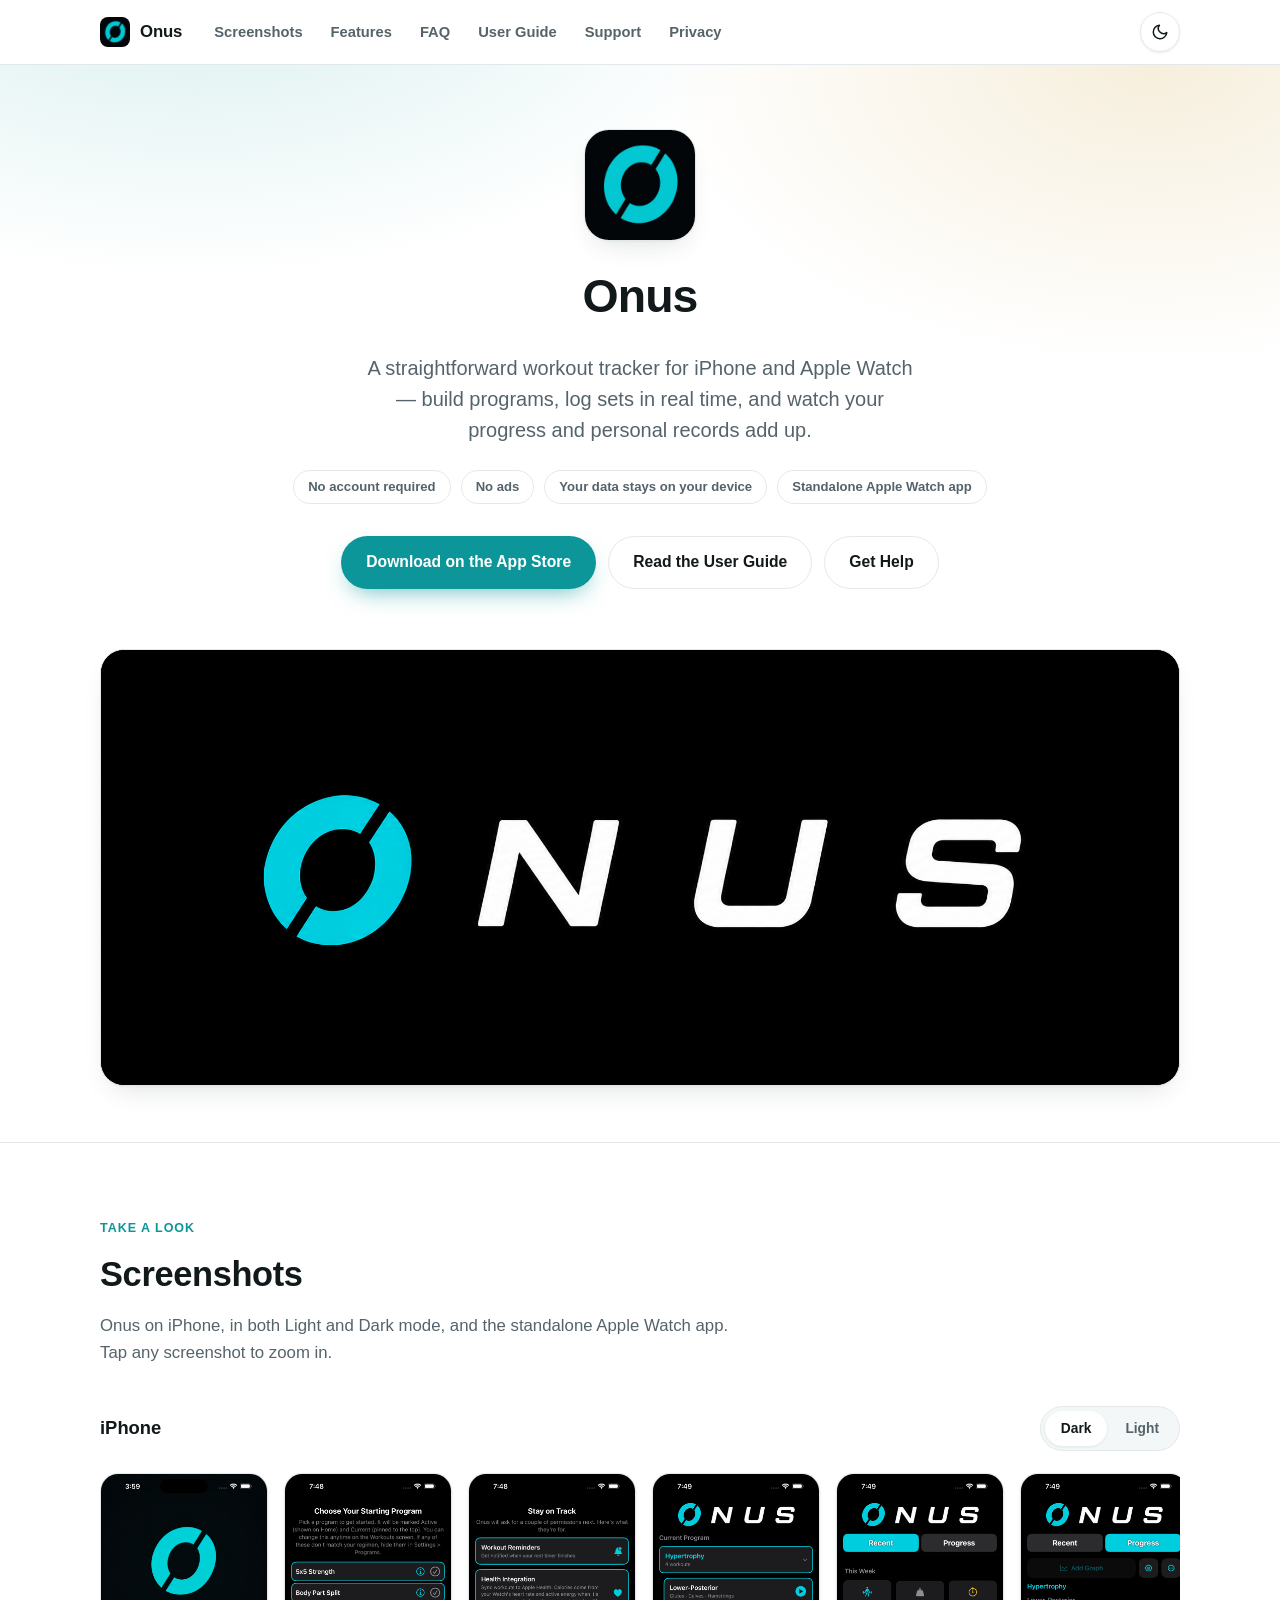
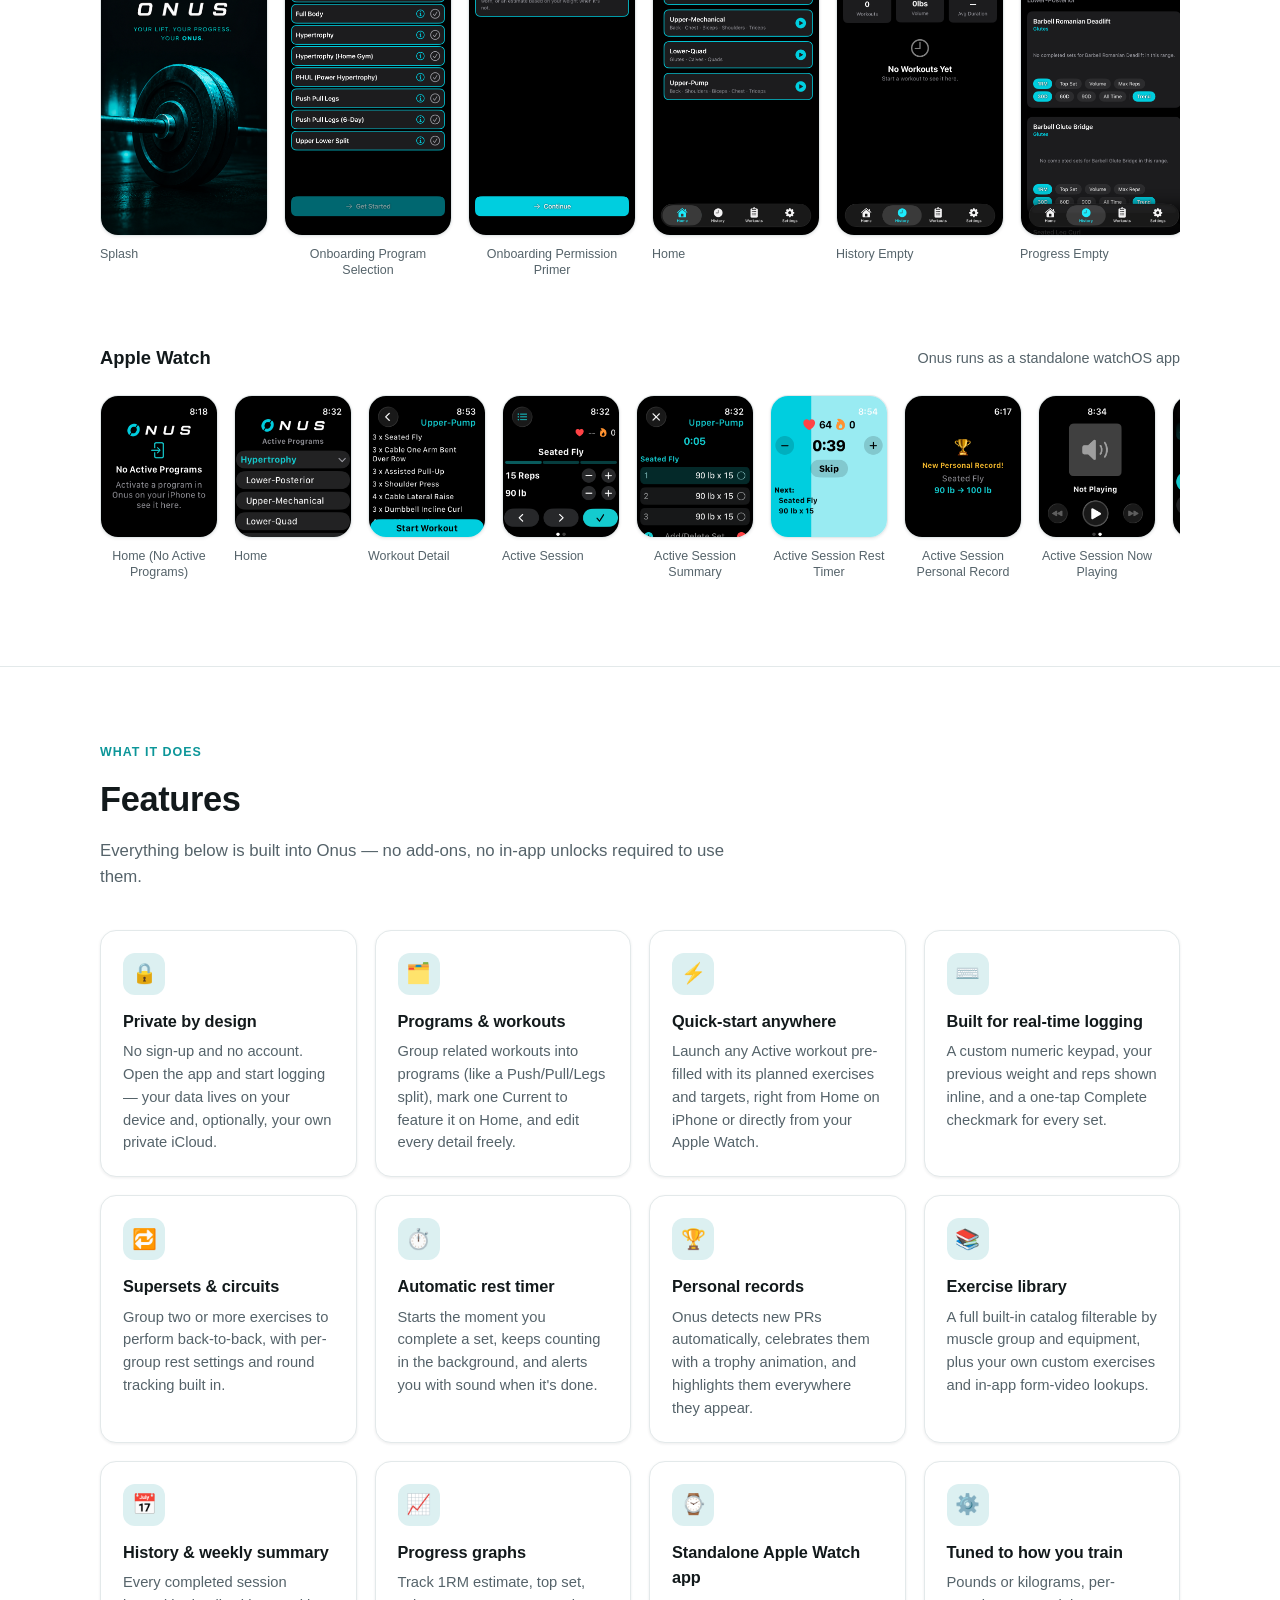
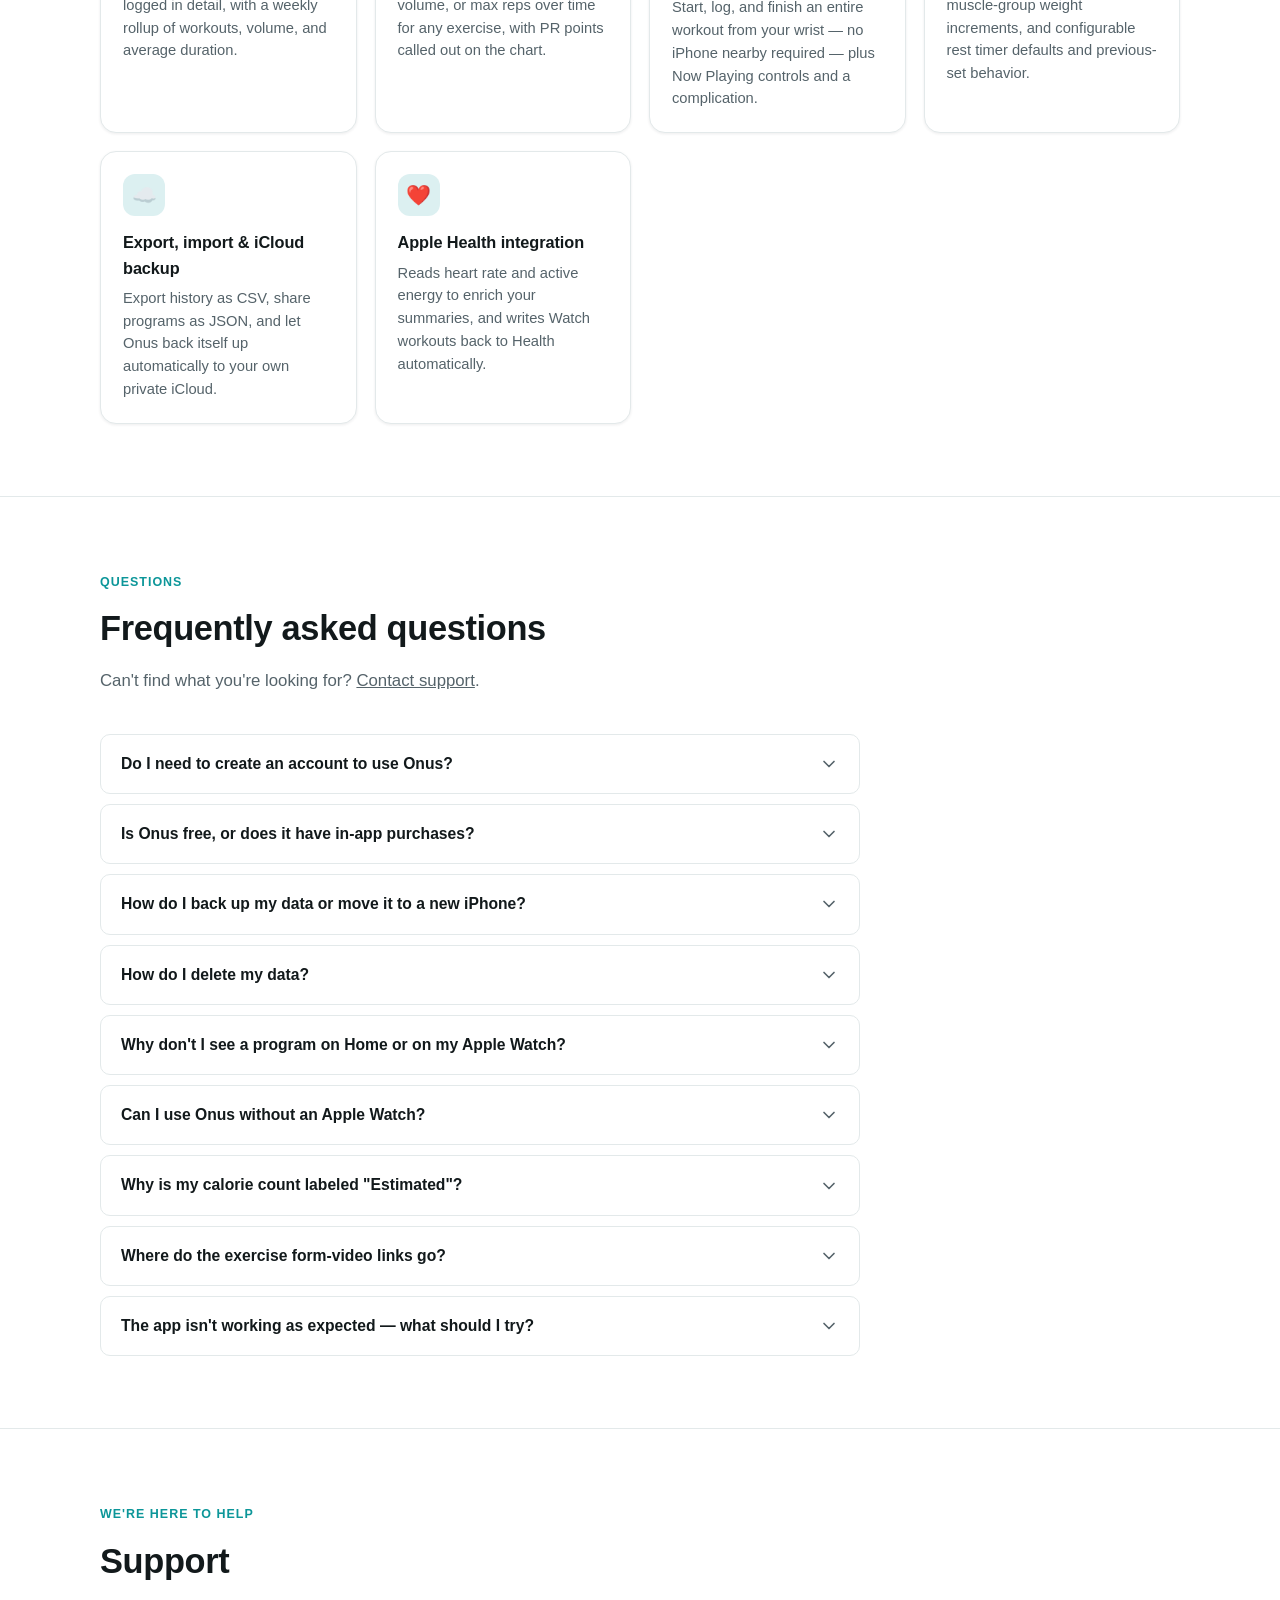
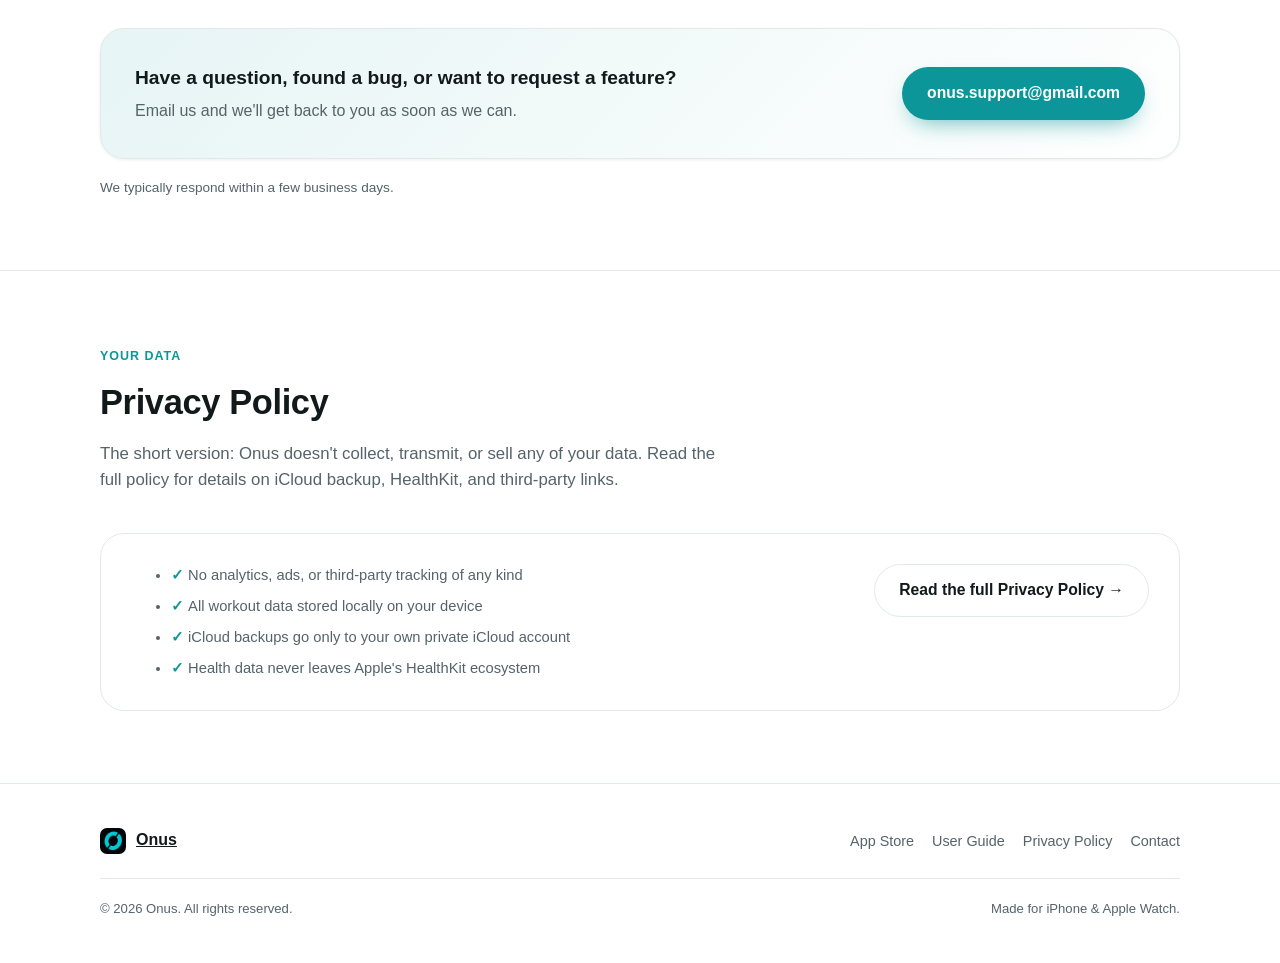
==== commit 795bd5f9: "Add User Guide page" ====
--- a/index.html
+++ b/index.html
@@ -51,6 +51,7 @@
           <a href="#screenshots">Screenshots</a>
           <a href="#features">Features</a>
           <a href="#faq">FAQ</a>
+          <a href="guide.html">User Guide</a>
           <a href="#support">Support</a>
           <a href="privacy.html">Privacy</a>
         </nav>
@@ -116,6 +117,7 @@
               href="https://apps.apple.com/us/app/onus-strength/id6804785346"
               >Download on the App Store</a
             >
+            <a class="btn btn-ghost" href="guide.html">Read the User Guide</a>
             <a class="btn btn-ghost" href="#faq">Get Help</a>
           </div>
           <div class="hero-banner">
@@ -636,6 +638,7 @@
             <a href="https://apps.apple.com/us/app/onus-strength/id6804785346"
               >App Store</a
             >
+            <a href="guide.html">User Guide</a>
             <a href="privacy.html">Privacy Policy</a>
             <a href="mailto:onus.support@gmail.com">Contact</a>
             <!-- TODO: no social accounts provided yet — add links here when available, e.g.:
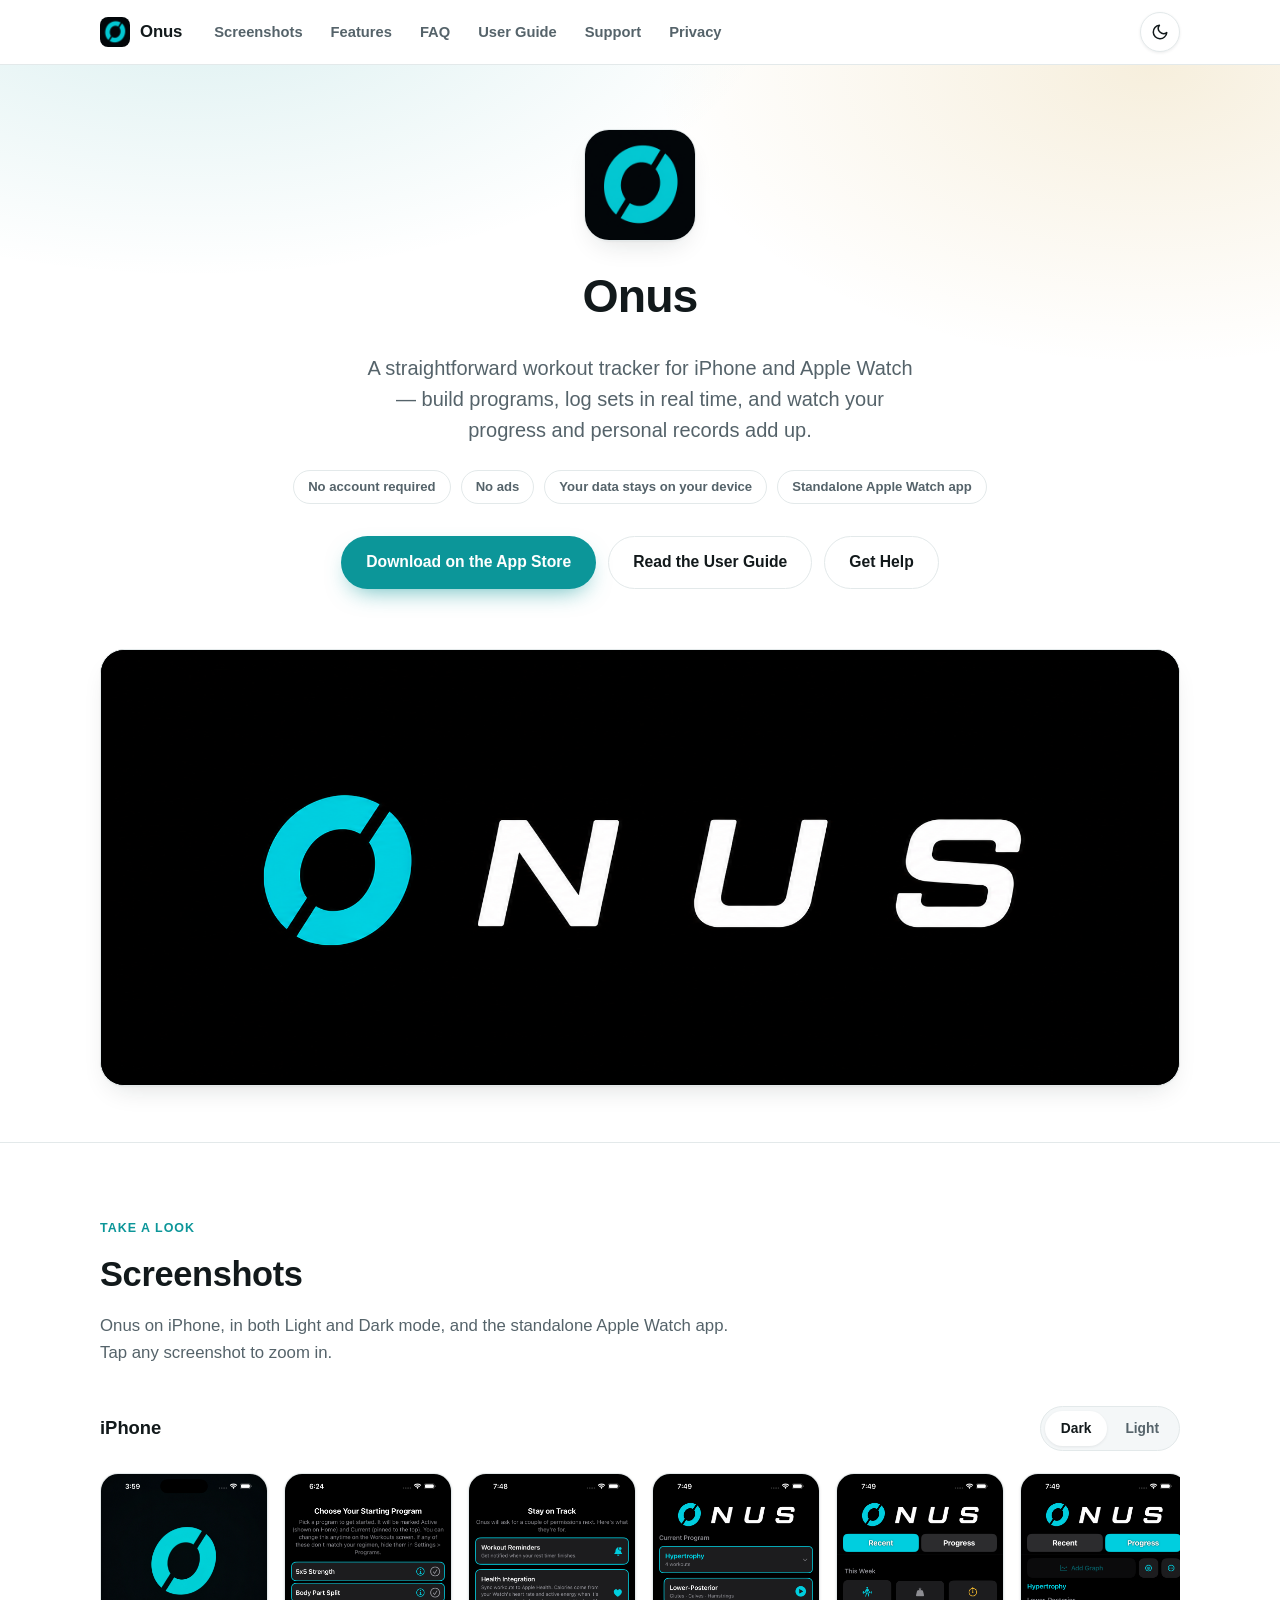
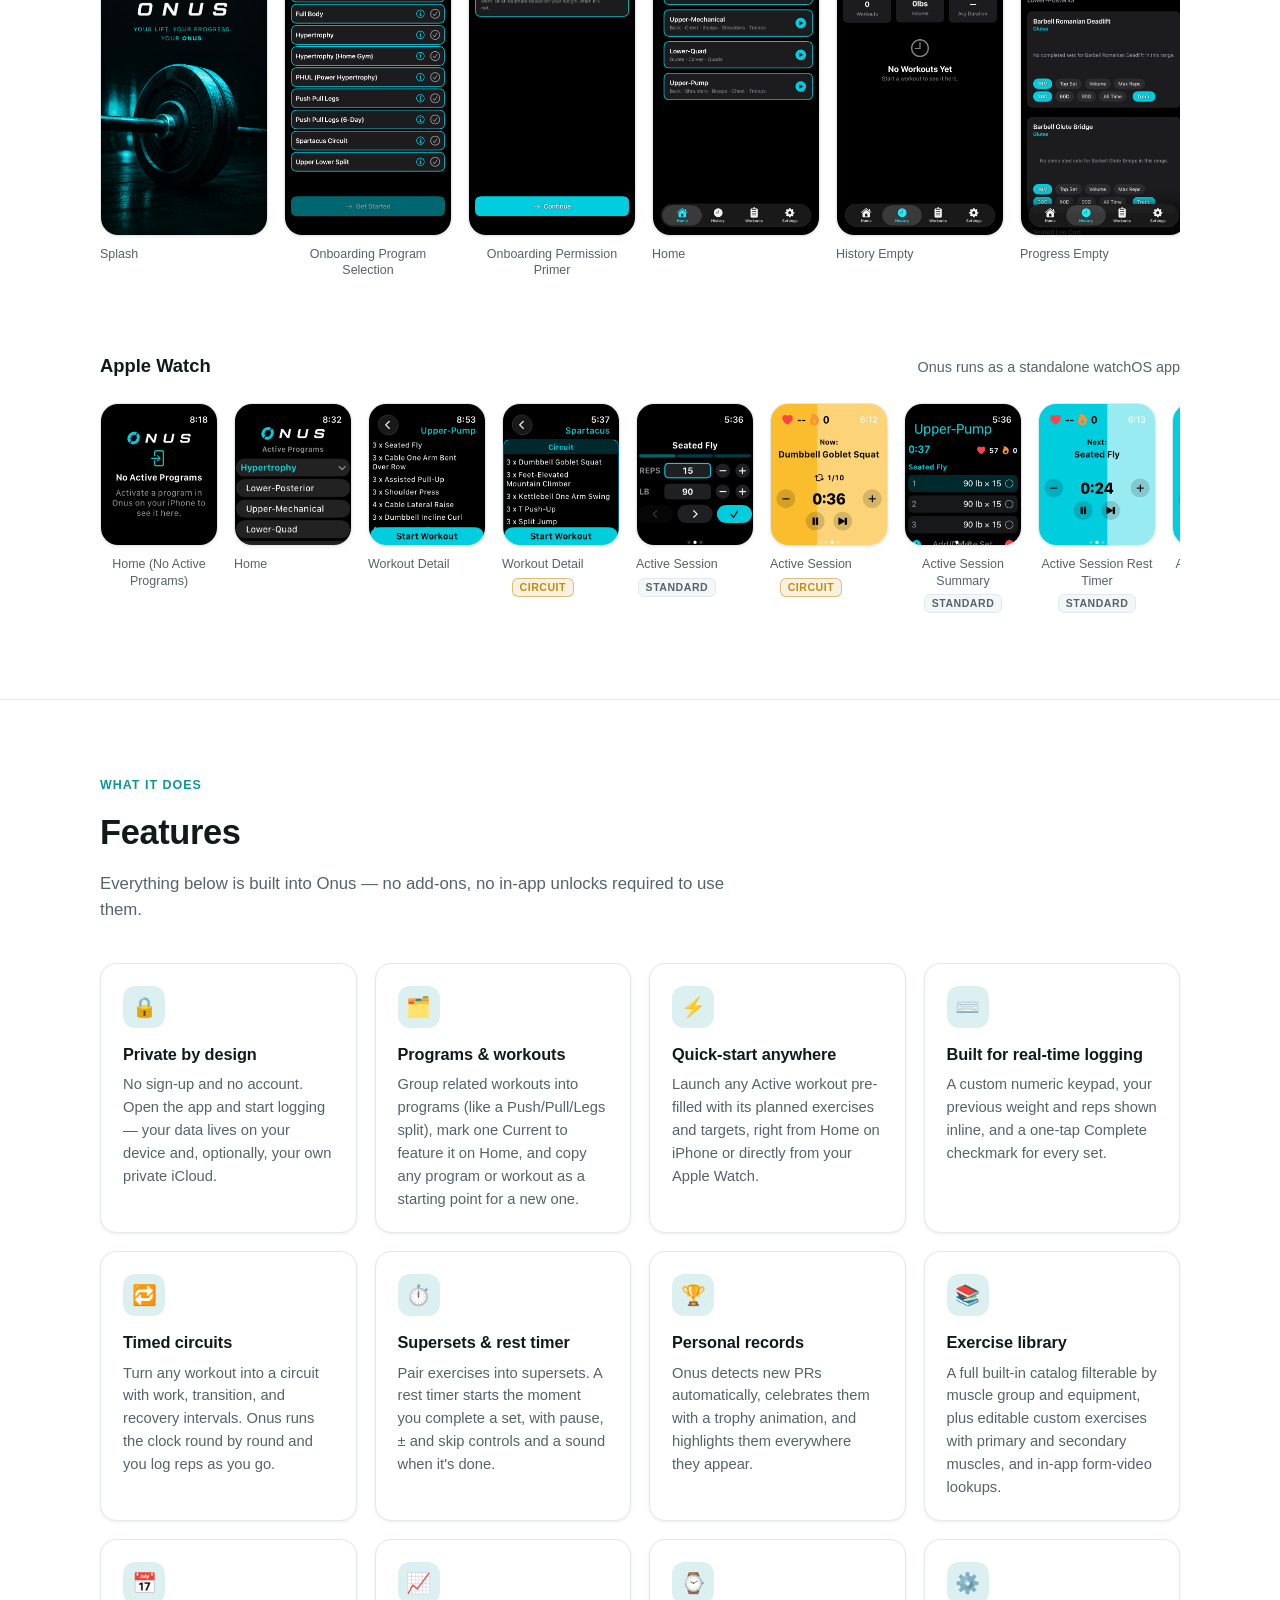
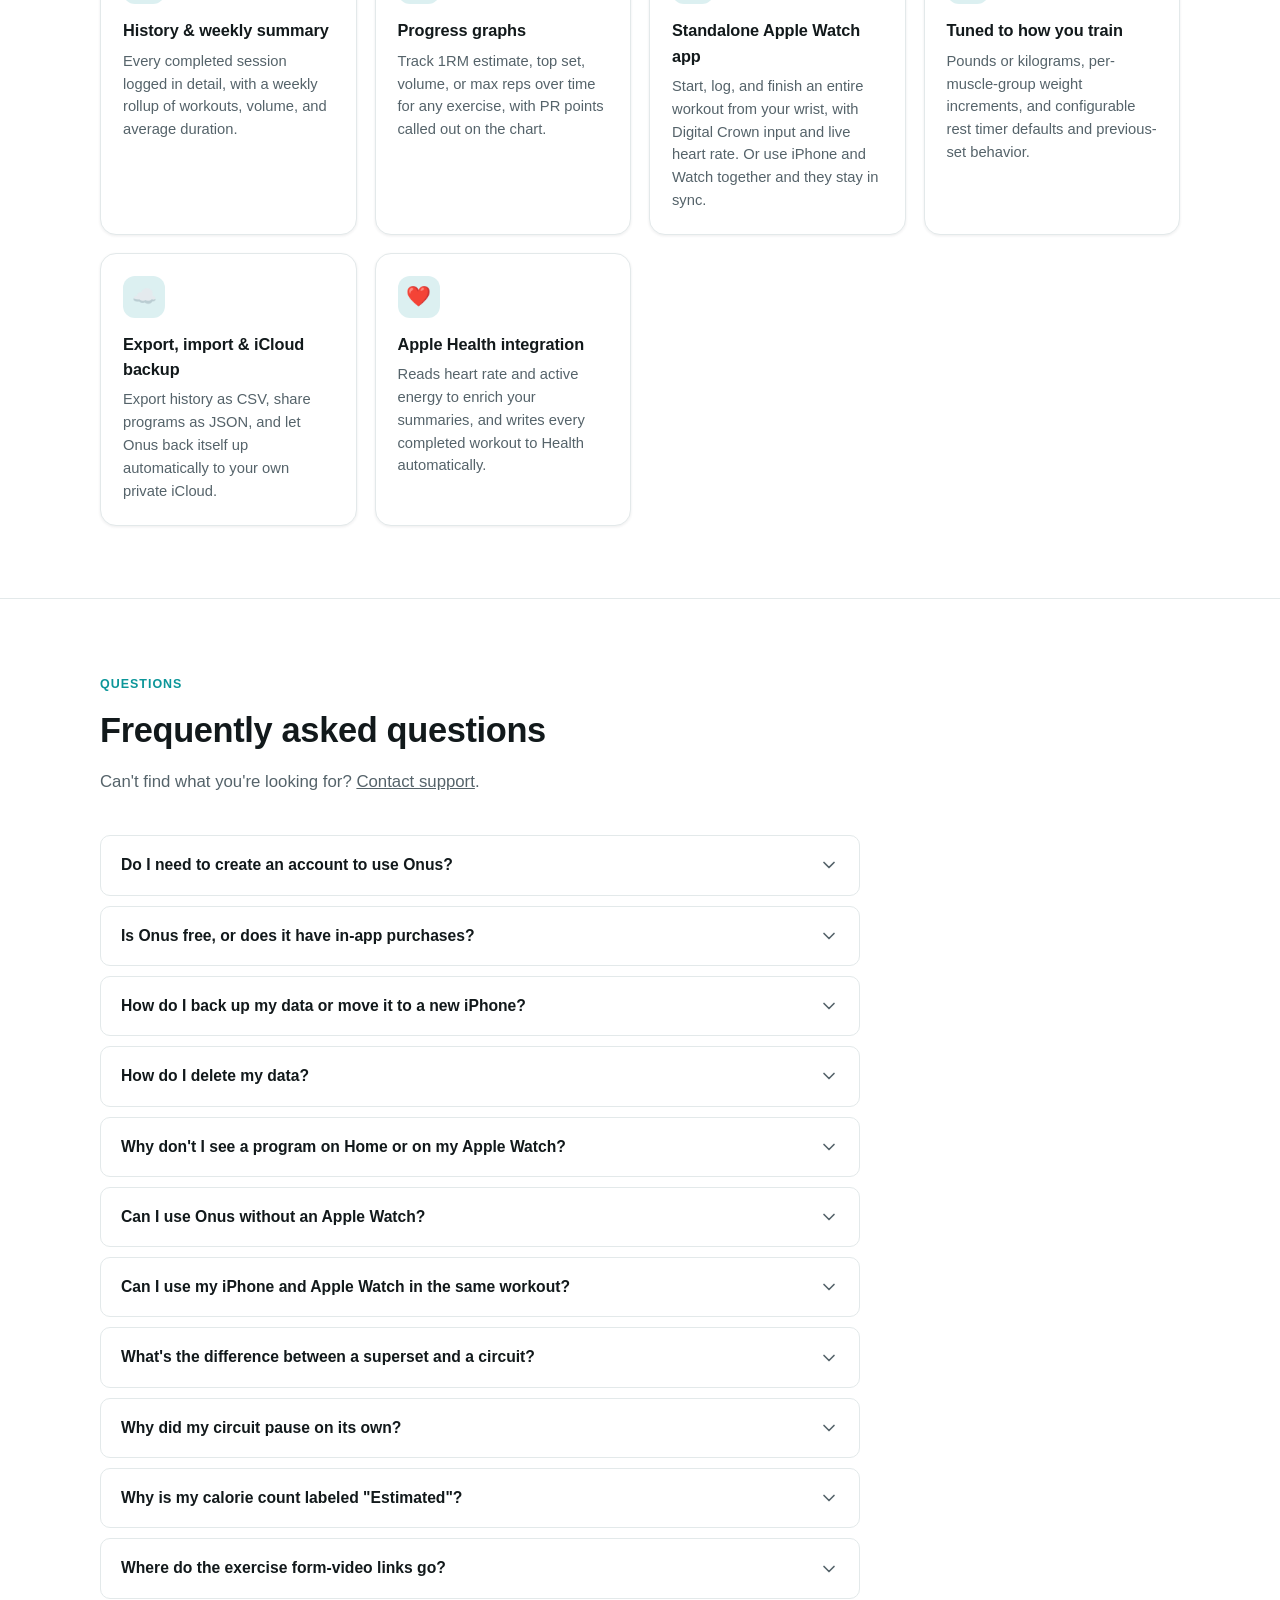
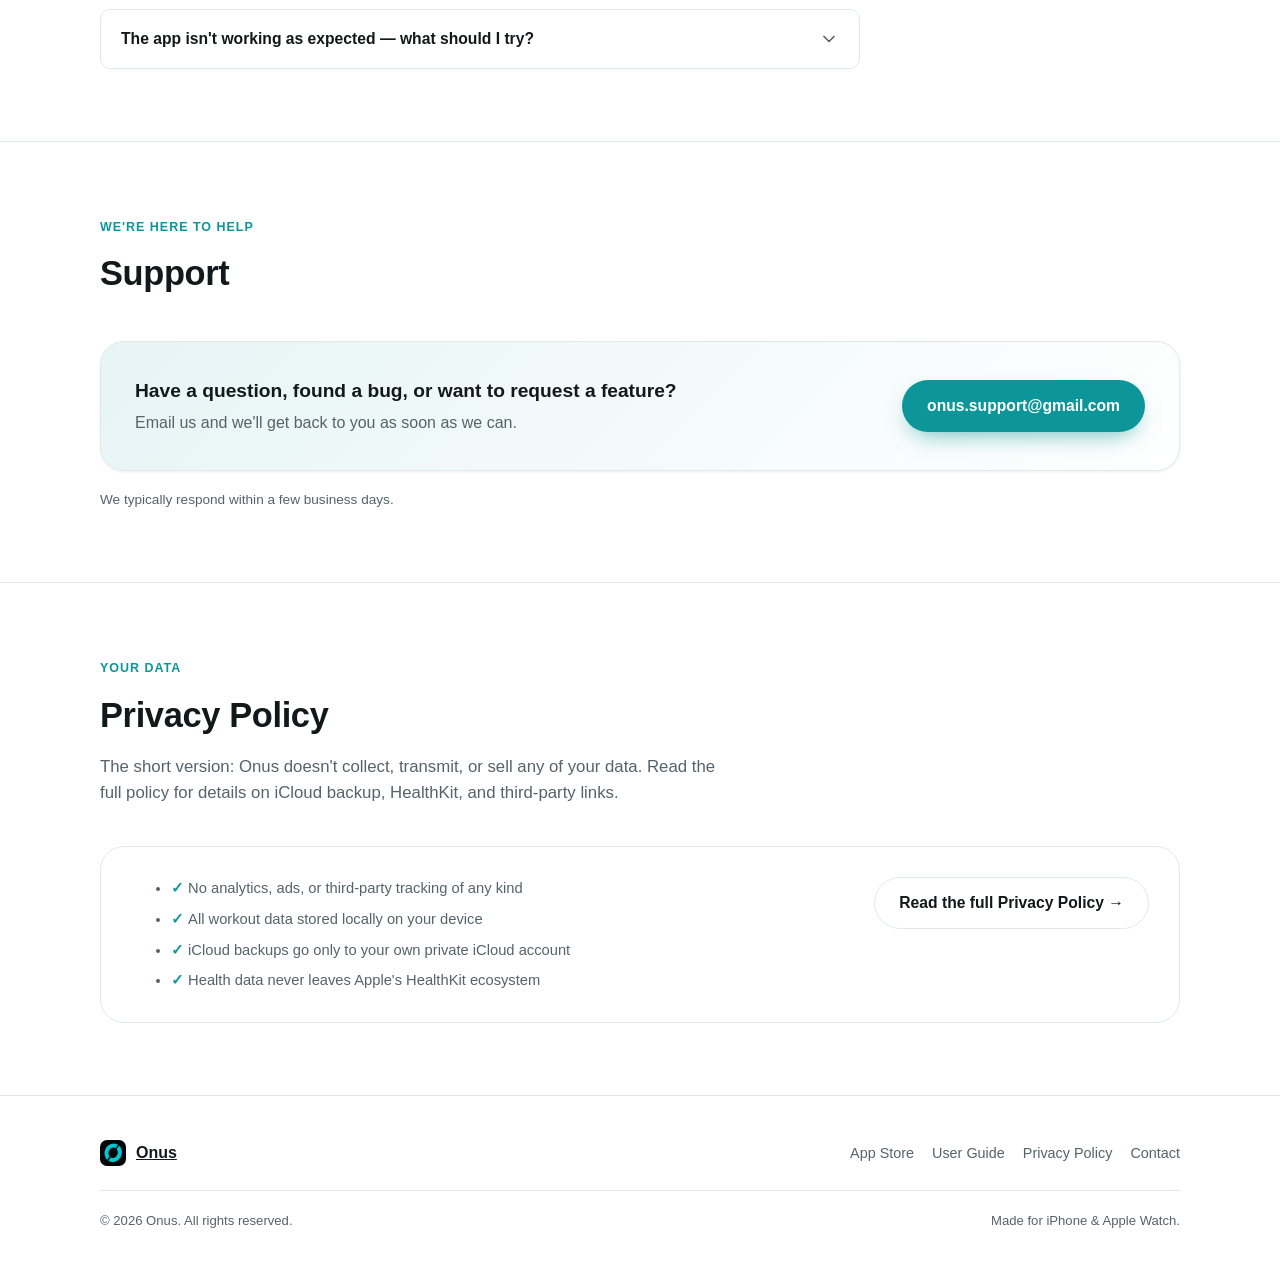
==== commit 0260f33c: "Update the info/user guide with latest feature changes" ====
--- a/index.html
+++ b/index.html
@@ -203,8 +203,8 @@
               <h3>Programs &amp; workouts</h3>
               <p>
                 Group related workouts into programs (like a Push/Pull/Legs
-                split), mark one Current to feature it on Home, and edit every
-                detail freely.
+                split), mark one Current to feature it on Home, and copy any
+                program or workout as a starting point for a new one.
               </p>
             </div>
             <div class="feature-card">
@@ -226,18 +226,20 @@
             </div>
             <div class="feature-card">
               <div class="feature-icon">🔁</div>
-              <h3>Supersets &amp; circuits</h3>
-              <p>
-                Group two or more exercises to perform back-to-back, with
-                per-group rest settings and round tracking built in.
+              <h3>Timed circuits</h3>
+              <p>
+                Turn any workout into a circuit with work, transition, and
+                recovery intervals. Onus runs the clock round by round and
+                you log reps as you go.
               </p>
             </div>
             <div class="feature-card">
               <div class="feature-icon">⏱️</div>
-              <h3>Automatic rest timer</h3>
-              <p>
-                Starts the moment you complete a set, keeps counting in the
-                background, and alerts you with sound when it's done.
+              <h3>Supersets &amp; rest timer</h3>
+              <p>
+                Pair exercises into supersets. A rest timer starts the moment
+                you complete a set, with pause, ± and skip controls and a sound
+                when it's done.
               </p>
             </div>
             <div class="feature-card">
@@ -253,8 +255,8 @@
               <h3>Exercise library</h3>
               <p>
                 A full built-in catalog filterable by muscle group and
-                equipment, plus your own custom exercises and in-app form-video
-                lookups.
+                equipment, plus editable custom exercises with primary and
+                secondary muscles, and in-app form-video lookups.
               </p>
             </div>
             <div class="feature-card">
@@ -277,9 +279,9 @@
               <div class="feature-icon">⌚</div>
               <h3>Standalone Apple Watch app</h3>
               <p>
-                Start, log, and finish an entire workout from your wrist — no
-                iPhone nearby required — plus Now Playing controls and a
-                complication.
+                Start, log, and finish an entire workout from your wrist, with
+                Digital Crown input and live heart rate. Or use iPhone and Watch
+                together and they stay in sync.
               </p>
             </div>
             <div class="feature-card">
@@ -303,7 +305,7 @@
               <h3>Apple Health integration</h3>
               <p>
                 Reads heart rate and active energy to enrich your summaries, and
-                writes Watch workouts back to Health automatically.
+                writes every completed workout to Health automatically.
               </p>
             </div>
           </div>
@@ -367,17 +369,17 @@
                 </p>
                 <p>
                   Since Onus doesn't use an account, your purchase is tied to
-                  your Apple ID. Reinstalling the app or moving to a new device
-                  while signed into that same Apple ID should restore it
-                  automatically.<span class="todo-flag">TODO</span>
-                </p>
-                <p>
-                  <em
-                    >TODO: confirm the exact in-app step for restoring a
-                    purchase (e.g. a "Restore Purchase" button in Settings) and
-                    add it here if automatic restore doesn't cover every
-                    case.</em
-                  >
+                  your Apple ID. Onus checks for it each time it launches, so
+                  reinstalling the app or installing it on a new device while
+                  signed into that same Apple ID unlocks it automatically.
+                </p>
+                <p>
+                  If it doesn't, go to
+                  <strong>Settings → Purchase → Restore Purchases</strong>, or
+                  tap <strong>Restore Purchases</strong> on the screen shown when
+                  the trial ends. If no purchase is found, make sure you're
+                  signed into the App Store with the Apple ID you bought it with,
+                  check your connection, and try again.
                 </p>
               </div>
             </details>
@@ -489,6 +491,98 @@
                   active-energy reading, while an iPhone-only workout gets an
                   estimate based on your logged sets and body weight (labeled
                   "Estimated" wherever it appears).
+                </p>
+              </div>
+            </details>
+
+            <details class="faq-item">
+              <summary>
+                Can I use my iPhone and Apple Watch in the same workout?<svg
+                  class="chev"
+                  viewBox="0 0 24 24"
+                  fill="none"
+                  stroke="currentColor"
+                  stroke-width="2"
+                  stroke-linecap="round"
+                  stroke-linejoin="round"
+                >
+                  <path d="m6 9 6 6 6-6" />
+                </svg>
+              </summary>
+              <div class="faq-body">
+                <p>
+                  Yes. Start on either device and the other joins
+                  automatically whenever they're in range. Sets, timers, and
+                  your Watch's live heart rate and calories stay in sync on
+                  both. Finishing or discarding on one device ends the workout
+                  on both, and it's saved to Apple Health only once.
+                </p>
+                <p>
+                  Only one workout can be in progress at a time, so starting
+                  again from the other device joins the current workout rather
+                  than replacing it.
+                </p>
+              </div>
+            </details>
+
+            <details class="faq-item">
+              <summary>
+                What's the difference between a superset and a circuit?<svg
+                  class="chev"
+                  viewBox="0 0 24 24"
+                  fill="none"
+                  stroke="currentColor"
+                  stroke-width="2"
+                  stroke-linecap="round"
+                  stroke-linejoin="round"
+                >
+                  <path d="m6 9 6 6 6-6" />
+                </svg>
+              </summary>
+              <div class="faq-body">
+                <p>
+                  A <strong>superset</strong> pairs two exercises that you do
+                  back-to-back at your own pace, completing each set yourself.
+                  Add one from a workout's options menu with
+                  <strong>Add Superset</strong>.
+                </p>
+                <p>
+                  A <strong>circuit</strong> is timed and covers the whole
+                  workout. Onus counts down each exercise's work interval and
+                  the rests between exercises and rounds, and you confirm your
+                  reps as you go. Turn a workout into one with
+                  <strong>Convert Workout to Circuit</strong>. Since a circuit
+                  includes every exercise, a workout can't have both. Circuit
+                  sets also don't count toward personal records. See the
+                  <a href="guide.html#circuits">User Guide</a> for details.
+                </p>
+              </div>
+            </details>
+
+            <details class="faq-item">
+              <summary>
+                Why did my circuit pause on its own?<svg
+                  class="chev"
+                  viewBox="0 0 24 24"
+                  fill="none"
+                  stroke="currentColor"
+                  stroke-width="2"
+                  stroke-linecap="round"
+                  stroke-linejoin="round"
+                >
+                  <path d="m6 9 6 6 6-6" />
+                </svg>
+              </summary>
+              <div class="faq-body">
+                <p>
+                  So you never miss an interval while entering numbers, a
+                  circuit pauses at the next phase change when you're typing a
+                  value on iPhone, when you're on the
+                  <strong>To Log</strong> page on Apple Watch, or when you've
+                  swiped the workout down to the banner on iPhone. If you've
+                  left the app, Onus sends a <strong>Circuit Paused</strong>
+                  notification. Press play to continue right where you left
+                  off.
                 </p>
               </div>
             </details>
--- a/css/style.css
+++ b/css/style.css
@@ -536,6 +536,26 @@
   line-height: 1.3;
 }
 
+.shot-tag {
+  display: table;
+  margin: 5px auto 0;
+  font-size: 0.66rem;
+  font-weight: 800;
+  letter-spacing: 0.05em;
+  text-transform: uppercase;
+  padding: 2px 7px;
+  border-radius: 6px;
+  border: 1px solid var(--border);
+  color: var(--text-muted);
+  background: var(--bg-alt);
+}
+
+.shot-tag-circuit {
+  color: var(--accent);
+  border-color: color-mix(in srgb, var(--accent) 50%, transparent);
+  background: color-mix(in srgb, var(--accent) 12%, transparent);
+}
+
 /* ---- Features ------------------------------------------------------------- */
 .feature-grid {
   display: grid;
